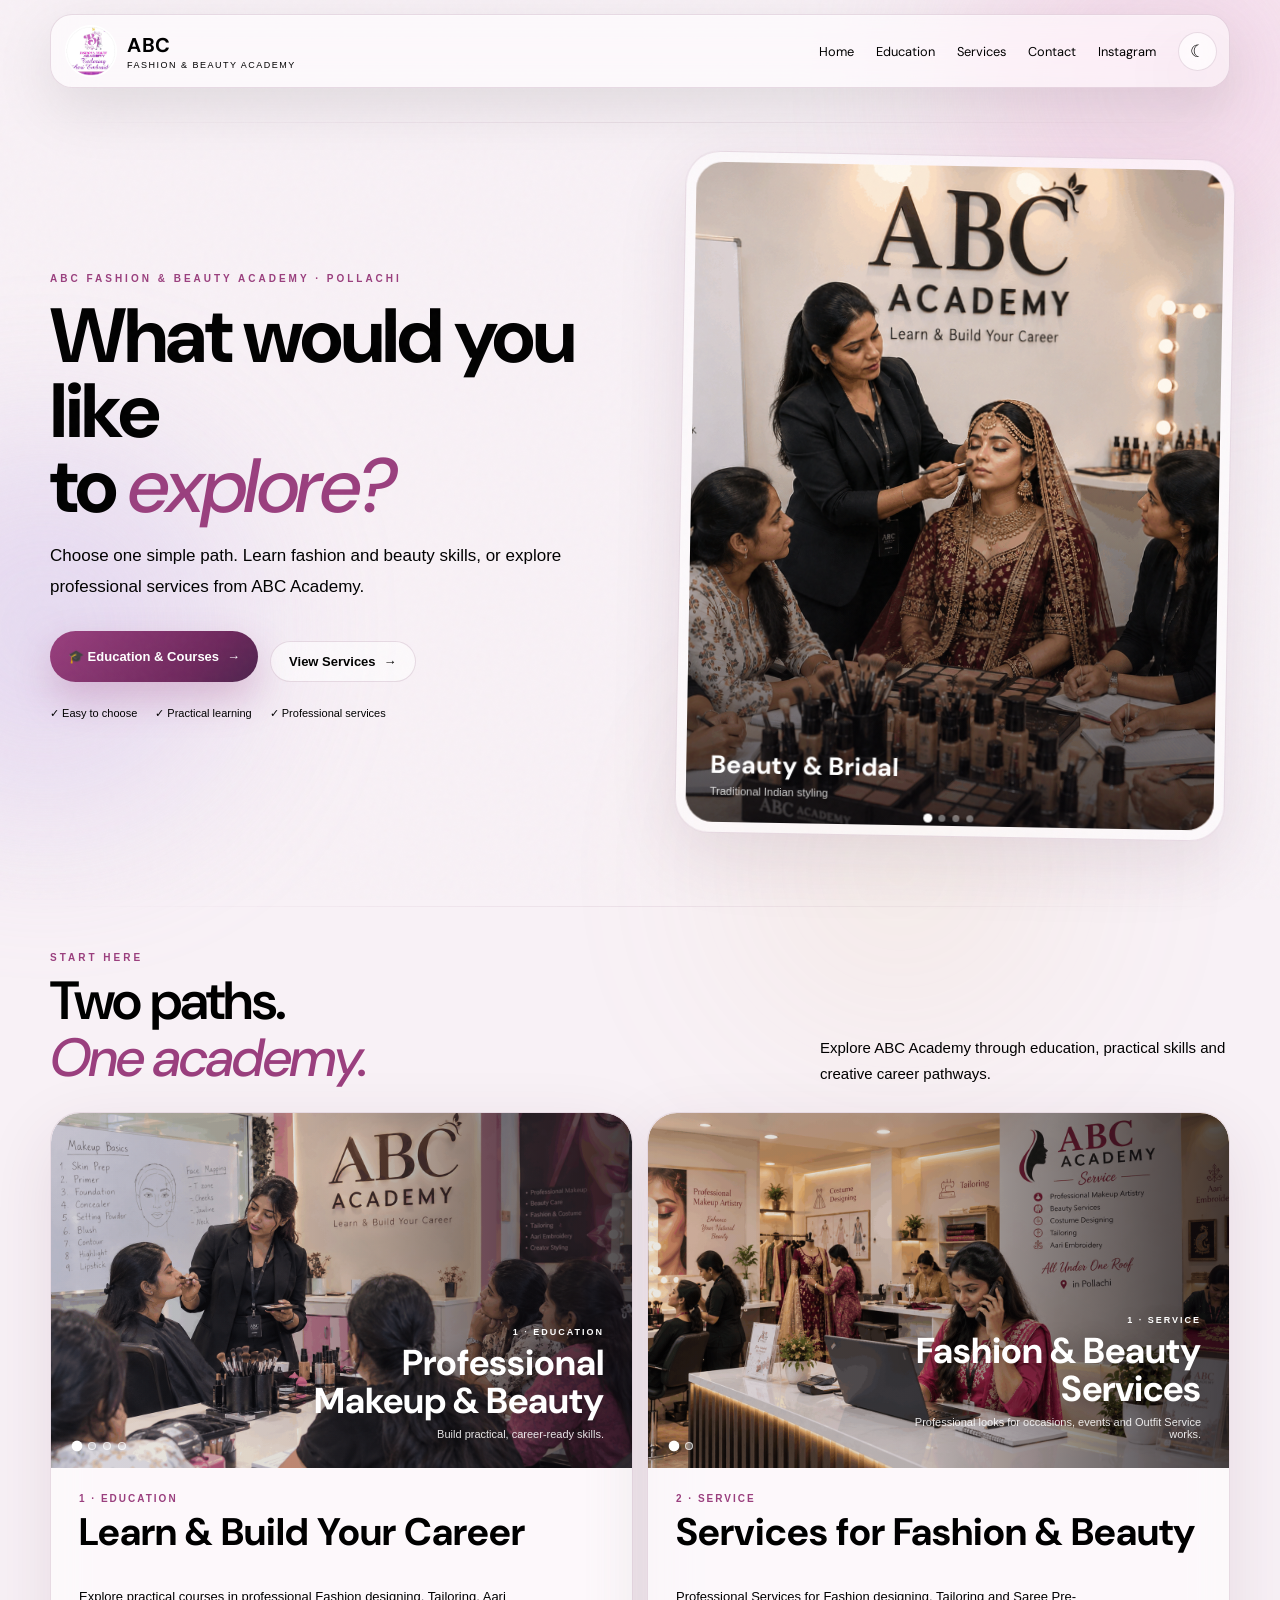
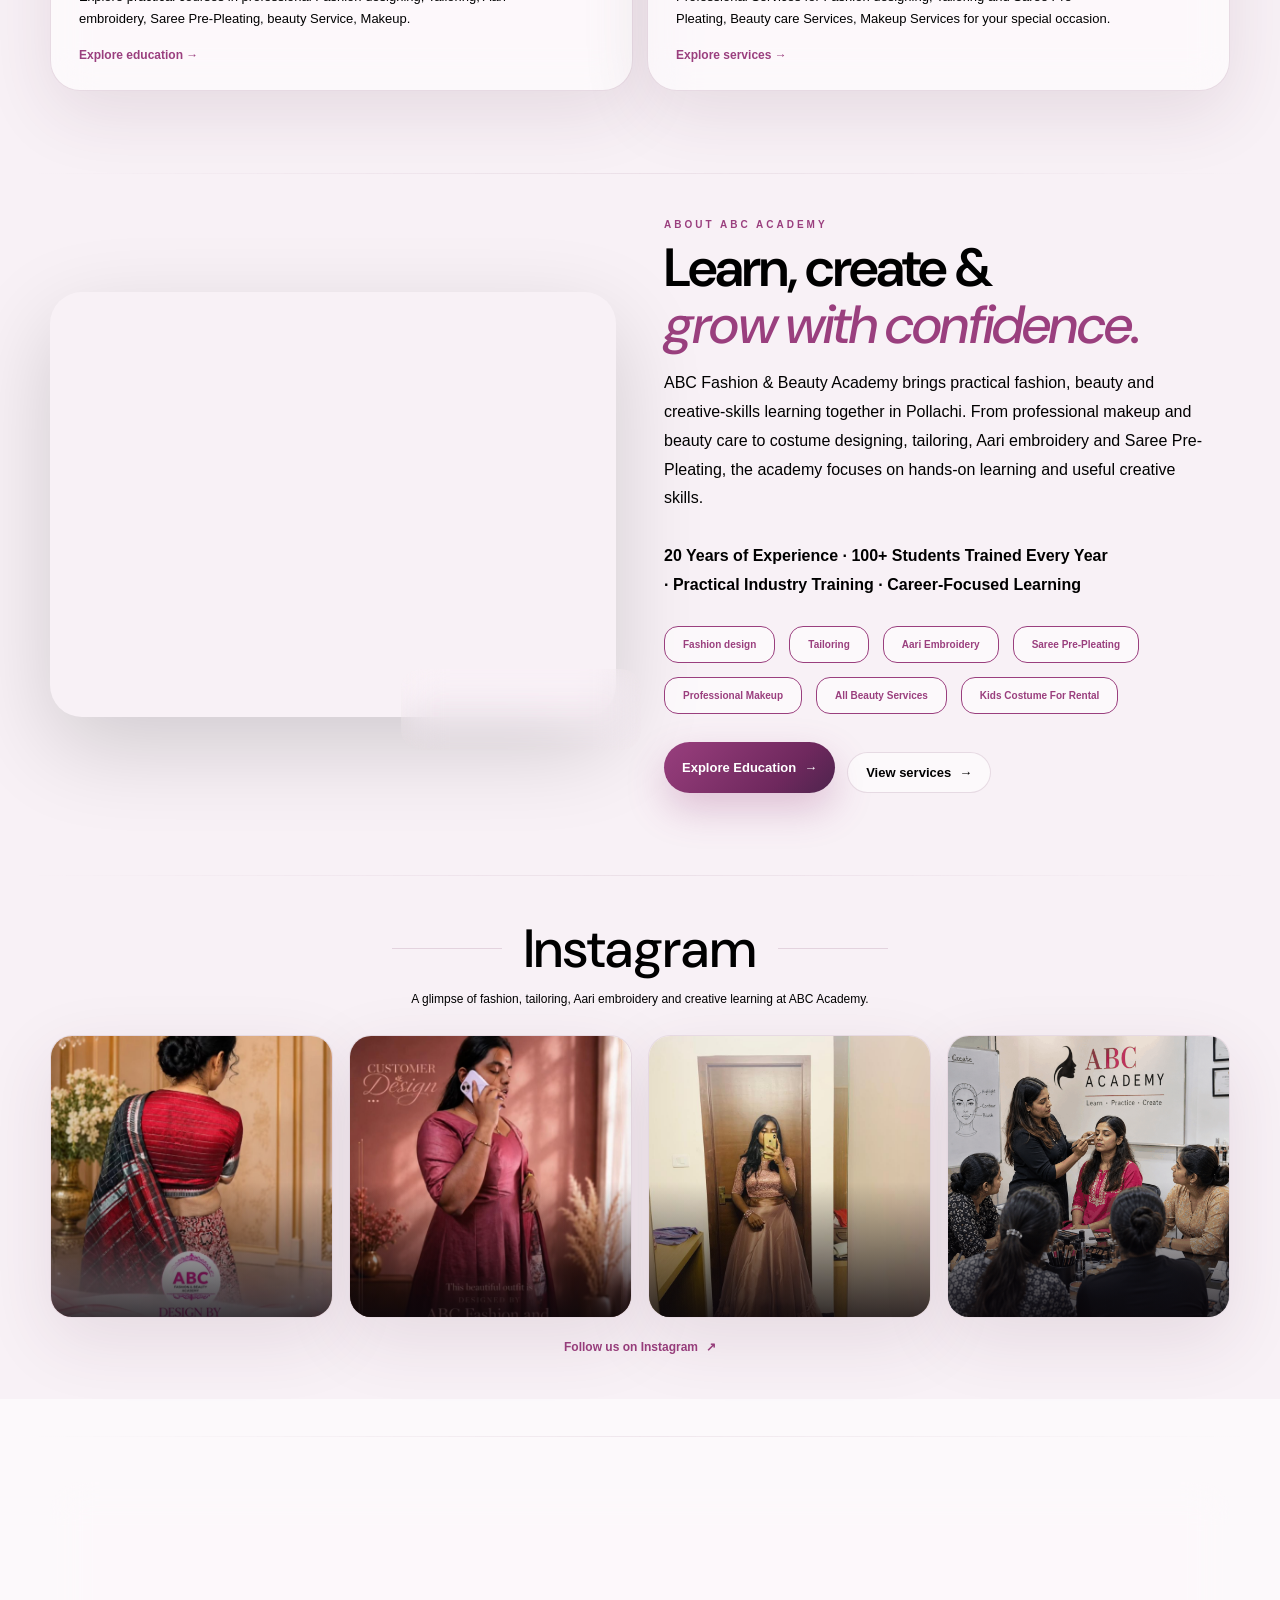
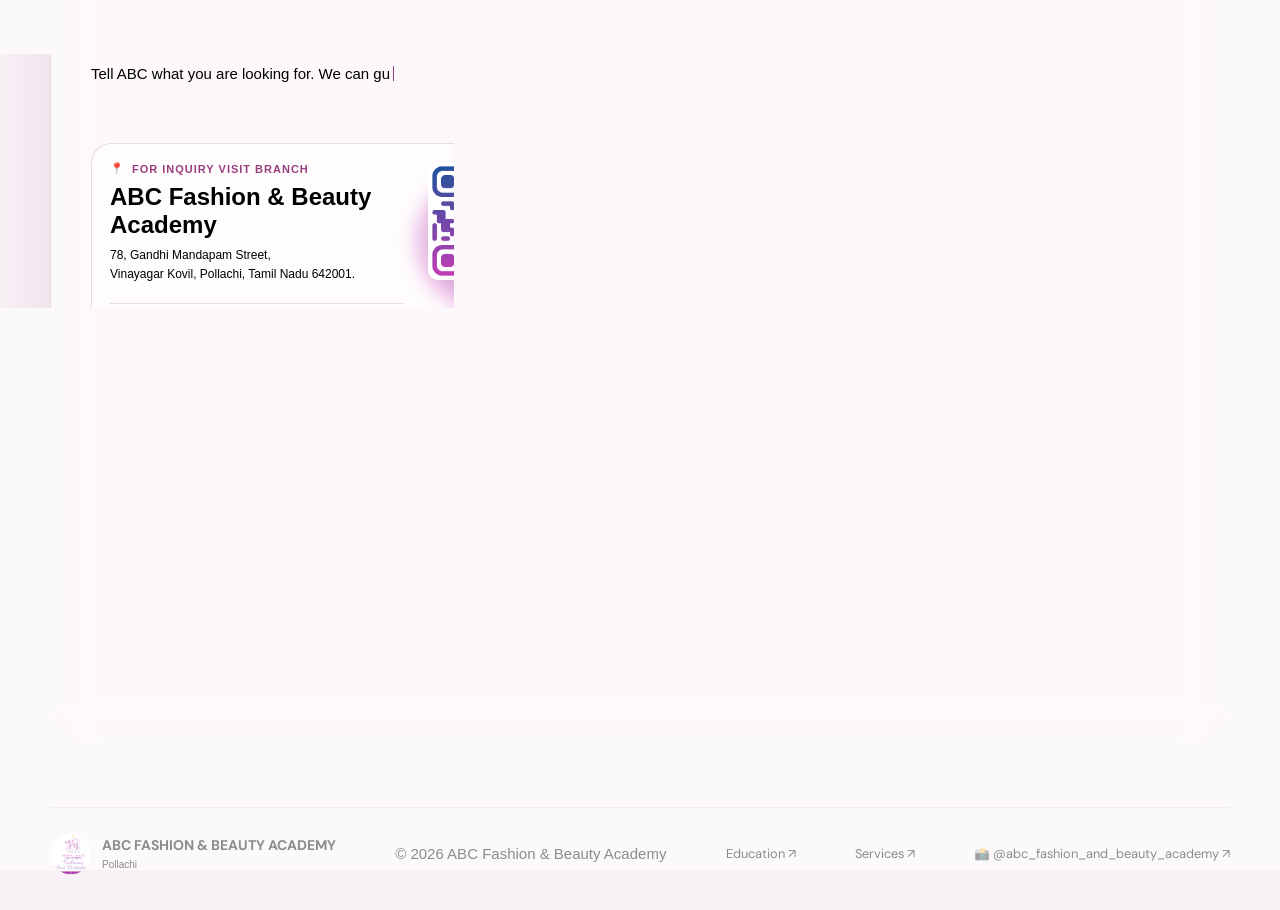
==== index.html @ efcb7dcc "Update index.html" ====
<!DOCTYPE html>
<html lang="en">

<head>
    <meta charset="utf-8" />
    <script>(function(){try{var t=localStorage.getItem("abcTheme");if(t==="dark"||t==="light")document.documentElement.dataset.theme=t}catch(e){}})();</script>
    <meta content="width=device-width,initial-scale=1.0" name="viewport" />
    <title>
        ABC Academy | Choose Your Interest
    </title>
    <meta content="ABC Fashion &amp; Beauty Academy — choose Education or Fashion &amp; Beauty Services."
        name="description" />
    <link href="https://fonts.googleapis.com" rel="preconnect" />
    <link crossorigin="" href="https://fonts.gstatic.com" rel="preconnect" />
    <link
        href="https://fonts.googleapis.com/css2?family=DM+Sans:wght@400;500;600;700&amp;family=Nunito+Sans:wght@400;500;600;700;800&amp;display=swap"
        rel="stylesheet" />
    <link href="assets/style.css" rel="stylesheet" />
    <link href="assets/interest.css" rel="stylesheet" />
    <link href="assets/popup.css" rel="stylesheet" />
    <link href="assets/site-polish.css" rel="stylesheet" />
</head>
    <!-- Google tag (gtag.js) -->
<script async src="https://www.googletagmanager.com/gtag/js?id=G-CJG28SWXE9"></script>
<script>
  window.dataLayer = window.dataLayer || [];
  function gtag(){dataLayer.push(arguments);}
  gtag('js', new Date());

  gtag('config', 'G-CJG28SWXE9');
</script>

<body>
    <div class="orb orb1">
    </div>
    <div class="orb orb2">
    </div>
    <div class="orb orb3">
    </div>
    <div class="grain">
    </div>
    <header class="nav glass">
        <a class="brand" href="index.html">
            <img decoding="async" alt="ABC Fashion &amp; Beauty Academy logo" src="assets/logo.png" />
            <span>
                <b>
                    ABC
                </b>
                <small>
                    FASHION &amp; BEAUTY ACADEMY
                </small>
            </span>
        </a>
        <nav>
            <a href="index.html">
                Home
            </a>
            <a href="education.html">
                Education
            </a>
            <a href="services.html">
                Services
            </a>
            <a href="#enquiry">
                Contact
            </a>
            <a href="#instagram-showcase">
                Instagram
            </a>
        </nav>
        <div class="nav-tools">
            <button class="theme-btn glass" id="themeToggle">
                ☾
            </button>
            <button aria-expanded="false" aria-label="Open navigation menu" class="menu" id="menu">
                ☰
            </button>
        </div>
    </header>
    <main>
        <section class="interest-hero section reveal visible">
            <div class="interest-copy">
                <div class="eyebrow" id="idxHeroEyebrowText">
                    ABC FASHION &amp; BEAUTY ACADEMY · POLLACHI
                </div>
                <h1 id="idxHeroTitleText">
                    What would you like
                    <br />
                    to
                    <em>
                        explore?
                    </em>
                </h1>
                <p id="idxHeroTextText">
                    Choose one simple path. Learn fashion and beauty skills, or explore professional services from ABC
                    Academy.
                </p>
                <div class="interest-actions">
                    <a class="btn" href="education.html">
                        🎓 Education &amp; Courses
                        <span>
                            →
                        </span>
                    </a>
                    <a class="outline interest-outline" href="services.html">
                        View Services
                        <span>
                            →
                        </span>
                    </a>
                </div>
                <div class="interest-trust">
                    <span>
                        ✓ Easy to choose
                    </span>
                    <span>
                        ✓ Practical learning
                    </span>
                    <span>
                        ✓ Professional services
                    </span>
                </div>
            </div>
            
         
<div class="interest-carousel glass">
                <div class="interest-slides" id="interestSlides">
                    <figure class="interest-slide active">
                        <img decoding="async" alt="Indian bridal beauty" src="assets/bridal looks-Ed.png" />
                        <figcaption>
                            <b>
                                Beauty &amp; Bridal
                            </b>
                            <span>
                                Traditional Indian styling
                            </span>
                        </figcaption>
                    </figure>
                    <figure class="interest-slide">
                        <img decoding="async" alt="Indian fashion design" src="assets/academy-fashion-class.jpg" />
                        <figcaption>
                            <b>
                                Fashion &amp; Design
                            </b>
                            <span>
                                Indian fashion and creative styling
                            </span>
                        </figcaption>
                    </figure>
                    <figure class="interest-slide">
                        <img decoding="async" alt="Indian tailoring workshop" src="assets/talioring.png" loading="lazy">
                        <figcaption>
                            <b>
                                Tailoring
                            </b>
                            <span>
                                Hands-on Outfit Making
                            </span>
                        </figcaption>
                    </figure>
                    <figure class="interest-slide">
                        <img decoding="async" alt="Indian kids fancy dress event" src="assets/Fancy dress Event.png" loading="lazy">
                        <figcaption>
                            <b>
                                Kids Events
                            </b>
                            <span>
                                Fancy dress &amp; stage styling
                            </span>
                        </figcaption>
                    </figure>
                </div>
                <div class="interest-dots" id="interestDots">
                </div>
            </div>
        </section>

        
        <section class="section choice-section reveal">
            <div class="section-head">
                <div>
                    <div class="eyebrow">
                        START HERE
                    </div>
                    <h2>
                        Two paths.
                        <br />
                        <em>
                            One academy.
                        </em>
                    </h2>
                </div>
                <p>
                    Explore ABC Academy through education, practical skills and creative career pathways.
                </p>
            </div>

            <div class="choice-grid start-paths-grid">
                <a class="choice-card education-feature-card glass popup-card scroll-card"
                    data-popup-action="Explore Education"
                    data-popup-description="Explore practical courses in Professional Fashion designing, Tailoring, Aari embroidery, Saree Pre-Pleating, beauty Service, Makeup."
                    data-popup-href="education.html" data-popup-image="assets/academy-fashion-class.jpg"
                    data-popup-title="Education & Courses" href="education.html">



                    <div class="education-card-carousel" id="educationCardCarousel"
                        aria-label="ABC Academy education highlights">
                        <div class="education-card-track" id="educationCardTrack">
                            <figure class="education-card-slide active">
                                <img decoding="async" src="assets/MakeUp-ED.png" alt="ABC Academy fashion and beauty education" loading="lazy">
                                <figcaption><span>1 · EDUCATION</span><strong>Professional Makeup &amp;
                                        Beauty</strong><small>Build practical, career-ready skills.</small></figcaption>
                            </figure>
                            <figure class="education-card-slide">
                                <img decoding="async" src="assets/PP-ED.png" alt="ABC Academy beauty and bridal training" loading="lazy">
                                <figcaption><span>2 · EDUCATION</span><strong>Pre-Pleating &amp;
                                        Box Folding</strong><small>Learn professional styling with confidence.</small>
                                </figcaption>
                            </figure>
                            <figure class="education-card-slide">
                                <img decoding="async" src="assets/Talioring -ED.png" alt="ABC Academy tailoring workshop" loading="lazy">
                                <figcaption><span>3 · EDUCATION</span><strong>Fashion, Costume &amp;
                                        Tailoring</strong><small>Learn hands-on garment and costume skills.</small>
                                </figcaption>
                            </figure>
                            <figure class="education-card-slide">
                                <img decoding="async" src="assets/Aari Image -ED.png" alt="ABC Academy Aari embroidery training" loading="lazy">
                                <figcaption><span>4 · EDUCATION</span><strong>Aari Embroidery</strong><small>Turn
                                        creativity into useful professional skills.</small>
                                </figcaption>
                            </figure>
                        </div>
                        <div class="education-card-dots" id="educationCardDots" aria-label="Choose education image">
                        </div>
                    </div>
                    <div class="choice-body education-feature-body">
                        <span>1 · EDUCATION</span>
                        <h3 id="idxEducationTitleText">Learn &amp; Build Your Career</h3>
                        <p id="idxEducationDescText">Explore practical courses in professional Fashion designing,
                            Tailoring, Aari embroidery, Saree Pre-Pleating, beauty Service, Makeup.
                        </p>
                        <strong>Explore education →</strong>
                    </div>
                </a>

                <a class="choice-card education-feature-card service-feature-card glass popup-card scroll-card"
                    data-popup-action="Explore Services"
                    data-popup-description="Professional Services for Fashion designing, Tailoring and Saree Pre-Pleating, Beauty care Services, Makeup Services for your special occasion."
                    data-popup-href="services.html" data-popup-image="assets/Owner Img 1.png"
                    data-popup-title="Fashion & Beauty Services" href="services.html">



                    <div class="education-card-carousel service-card-carousel" id="serviceCardCarousel"
                        aria-label="ABC Academy service highlights">
                        <div class="education-card-track" id="serviceCardTrack">
                            <figure class="education-card-slide active">
                                <img decoding="async" src="assets/Service Img2.png"
                                    alt="ABC Academy professional fashion and beauty services" loading="lazy">
                                <figcaption><span>1 · SERVICE</span><strong>Fashion &amp; Beauty Services
                                    </strong><small>Professional looks for occasions, events and Outfit Service
                                        works.</small></figcaption>
                            </figure>
                            <figure class="education-card-slide">
                                <img decoding="async" src="assets/Owner Img 1.png"
                                    alt="ABC Academy bridal beauty service" loading="lazy">
                                <figcaption><span>2 · SERVICE</span><strong>Tailoring &amp; Saree
                                        Pre-Pleating</strong><small>Elegant styling tailored to your special
                                        day.</small>
                                </figcaption>
                            </figure>


                        </div>
                        <div class="education-card-dots" id="serviceCardDots" aria-label="Choose service image"></div>

                    </div>
                    <div class="choice-body education-feature-body">
                        <span>2 · SERVICE</span>
                        <h3>Services for Fashion & Beauty</h3>
                        <p>Professional Services for Fashion designing, Tailoring and Saree Pre-Pleating, Beauty care
                            Services, Makeup Services for your special occasion.</p>
                        <strong>Explore services →</strong>
                    </div>
                </a>
            </div>
        </section>
        <section class="section about reveal" id="about">
            <div class="about-image">
                <img decoding="async" alt="ABC Academy founder and fashion design mentor"
                    src="assets/overallAbc.png" loading="lazy">
                <div class="logo-card glass">
                    <img decoding="async" alt="ABC Academy logo" src="assets/logo.png" loading="lazy">
                    <div>
                        <b>
                            ABC Academy
                        </b>
                        <span>
                            Pollachi · Fashion &amp; Beauty
                        </span>
                    </div>
                </div>
            </div>
            <div class="about-copy">
                <div class="eyebrow">
                    ABOUT ABC ACADEMY
                </div>
                <h2>
                    Learn, create &amp;
                    <br />
                    <em>
                        grow with confidence.
                    </em>
                </h2>
                <p>
                    ABC Fashion &amp; Beauty Academy brings practical fashion, beauty and creative-skills learning
                    together in Pollachi. From professional makeup and beauty care to costume designing, tailoring, Aari
                    embroidery and Saree Pre-Pleating, the academy focuses on hands-on learning and useful creative
                    skills.
                    <br>
                    <br>
                   <span style="font-weight: bold;"> 20 Years of Experience · 100+ Students Trained Every Year <br> ·
                        Practical Industry Training ·
                        Career-Focused Learning</span>
                </p>

                <div class="skill-list" style="padding-top: 10px;">
                    <div class="skill-item">Fashion design</div>
                    <div class="skill-item">Tailoring</div>
                    <div class="skill-item">Aari Embroidery</div>
                    <div class="skill-item">Saree Pre-Pleating</div>
                    <div class="skill-item">Professional Makeup</div>
                    <div class="skill-item">All Beauty Services</div>
                    <div class="skill-item">Kids Costume For Rental</div>

                </div>
                <div class="interest-actions">
                    <a class="btn" href="education.html">
                        Explore Education
                        <span>
                            →
                        </span>
                    </a>
                    <a class="outline interest-outline" href="services.html">
                        View services
                        <span>
                            →
                        </span>
                    </a>
                </div>
            </div>
        </section>
        <section class="section instagram-showcase reveal" id="instagram-showcase">
            <div class="section-head instagram-heading">
                <div>
                    <div class="eyebrow">
                        INSTAGRAM
                    </div>
                    <h2>
                        Instagram
                    </h2>
                </div>
                <p>
                    A glimpse of fashion, tailoring, Aari embroidery and creative learning at ABC Academy.
                </p>
            </div>
            <div class="instagram-grid">
                <a class="instagram-tile glass scroll-card"
                    href="https://www.instagram.com/abc_fashion_and_beauty_academy/" rel="noopener noreferrer"
                    target="_blank" rel="noopener noreferrer">
                    <img decoding="async" alt="ABC Academy fashion and design mentor" src="assets/Insta Profile 1.jpg" loading="lazy">

                </a>
                <a class="instagram-tile glass scroll-card"
                    href="https://www.instagram.com/abc_fashion_and_beauty_academy/" rel="noopener noreferrer"
                    target="_blank" rel="noopener noreferrer">
                    <img decoding="async" alt="Tailoring and garment making practice" src="assets/Insta Profile 2.jpg" loading="lazy">

                </a>
                <a class="instagram-tile glass scroll-card"
                    href="https://www.instagram.com/abc_fashion_and_beauty_academy/" rel="noopener noreferrer"
                    target="_blank" rel="noopener noreferrer">
                    <img decoding="async" alt="Aari embroidery practice" src="assets/Insta Profile 3.jpg" loading="lazy">

                </a>
                <a class="instagram-tile glass scroll-card"
                    href="https://www.instagram.com/abc_fashion_and_beauty_academy/" rel="noopener noreferrer"
                    target="_blank" rel="noopener noreferrer">
                    <img decoding="async" alt="Fashion design and creative classroom" src="assets/learn & practice.png" loading="lazy">

                </a>
            </div>
            <a class="instagram-follow" href="https://www.instagram.com/abc_fashion_and_beauty_academy/"
                rel="noopener noreferrer" target="_blank" rel="noopener noreferrer">
                Follow us on Instagram
                <span>
                    ↗
                </span>
            </a>
        </section>
        <section class="section form-section reveal" id="enquiry">
            <div class="form-card glass">
                <div class="form-copy">
                    <div class="eyebrow" id="idxEnquiryEyebrowText">
                        3 · QUICK ENQUIRY
                    </div>
                    <h2 id="idxEnquiryTitleText">
                        Not sure where
                        <br />
                        <em>
                            to start?
                        </em>
                    </h2>
                    <p id="idxEnquiryTextText" class="typing-copy"
                        data-typing-text="Tell ABC what you are looking for. We can guide you to the right course or service. 😃📞"
                        aria-label="Tell ABC what you are looking for. We can guide you to the right course or service. 😃📞">
                    </p>


                    <!-- Address&Qr-->
                    <div class="academy-location-block" aria-label="ABC Academy addresses and QR code">
                        <div class="academy-location-addresses">
                            <div class="academy-address academy-main-address">
                                <div class="address-label"><span>📍</span> FOR INQUIRY VISIT BRANCH</div>
                                <h3>ABC Fashion &amp; Beauty Academy</h3>
                                <p>78, Gandhi Mandapam Street,<br>Vinayagar Kovil, Pollachi, Tamil Nadu 642001.</p>
                            </div>

                            <div class="academy-address academy-secondary-address">
                                <div class="address-label"><span>📍</span> HEAD-OFFICE</div>
                                <h6>ABC Fashion &amp; Beauty Academy</h6>
                                <p>Gandhi Mandapam Street,<br>Vinayagar Kovil, Pollachi, Tamil Nadu 642001.</p>
                            </div>
                        </div>
                        <div class="academy-qr qr-wrapper">
                            <img decoding="async" src="assets/QR OG.png"
                                style="border-radius: 10px;" alt="ABC Academy QR code — scan to connect" loading="lazy">
                            <strong class="heartbeat" style="font-size: 100%;">Scan to Connect</strong>
                            
                        </div>
                    </div>
                    <!--Address&Qr-->

                    <div class="enquiry-map-wrap" aria-label="ABC Academy location map">
                        <div class="enquiry-map-heading">
                            <span>📍</span>
                            <b>Find ABC Academy</b>
                        </div>
                        <iframe title="ABC Academy location in Pollachi, Tamil Nadu"
                            src="https://maps.google.com/maps?q=ABC%20Fashion%20and%20Beauty%20Academy%2C%20Pollachi%2C%20Tamil%20Nadu&amp;z=15&amp;output=embed"
                            loading="lazy" referrerpolicy="no-referrer-when-downgrade" allowfullscreen="">
                        </iframe>
                    </div>


                </div>
                <form class="abc-enquiry-form" id="interestForm" novalidate="">
                    <label>
                        Name
                        <span class="required-mark">
                            *
                        </span>
                        <input name="name" placeholder="Your name" required="" />
                    </label>
                    <label>
                        Email ID
                        <span class="optional-mark">
                            (Optional)
                        </span>
                        <input name="email" placeholder="you@example.com" type="email" />
                    </label>
                    <label>
                        Phone number
                        <span class="required-mark">
                            *
                        </span>
                        <input inputmode="numeric" maxlength="10" minlength="10" name="phone" pattern="[0-9]{10}"
                            placeholder="10-digit mobile number" required="" />
                    </label>
                    <label>
                        Work / Store Service
                        <span class="required-mark">
                            *
                        </span>
                        <select name="service" required="">
                            <option value="">
                                Select an option
                            </option>
                            <option>
                                Education / Course
                            </option>
                            <option>
                                Fashion &amp; Beauty Service
                            </option>
                            <option>
                                Bridal Makeup
                            </option>
                            <option>
                                Beautician Service
                            </option>
                            <option>
                                Tailoring
                            </option>
                            <option>
                                Aari Embroidery
                            </option>
                            <option>
                                Kids Fancy Dress &amp; Event Styling
                            </option>
                            
                        </select>
                    </label>
                    <label>
                        Tell me about your requirement
                        <span class="optional-mark">
                            (Optional)
                        </span>
                        <textarea name="message" placeholder="A short description of what you need..."></textarea>
                    </label>
                    <button class="form-submit" type="submit">
                        Send Enquiry
                        <span>
                            ↗
                        </span>
                    </button>
                    <p class="form-status" id="interestStatus">
                    </p>
                    <div class="section-head instagram-heading">
                        <div>
                            <div class="eyebrow2">
                                INSTAGRAM
                            </div>
                        </div>
                        <a href="https://www.instagram.com/abc_fashion_and_beauty_academy/"
                            class="theme-safe-link" style="text-decoration: none;" target="_blank" rel="noopener noreferrer">
                            📸 @abc_fashion_and_beauty_academy ↗
                        </a>
                        <br>
                        <div style="padding-top: 20px;">
                           
                            <span>
                                <a class="theme-safe-phone" style="text-decoration: none;" href="tel:+919385920297">📞 93 85 92 02
                                    97</a>
                            </span>
                        </div>
                    </div>
                </form>

            </div>
        </section>
    </main>
    <footer>
        <div class="footer-brand">
            <img decoding="async" alt="ABC logo" src="assets/logo.png" loading="lazy">
            <div>
                <b>
                    ABC FASHION &amp; BEAUTY ACADEMY
                </b>
                <small>
                    Pollachi
                </small>
            </div>
        </div>
        <span>
            © 2026 ABC Fashion &amp; Beauty Academy
        </span>
        <a href="education.html">
            Education ↗
        </a>
        <a href="services.html">
            Services ↗
        </a>
        <a href="https://www.instagram.com/abc_fashion_and_beauty_academy/" target="_blank" rel="noopener noreferrer">
            📸 @abc_fashion_and_beauty_academy ↗
        </a>
    </footer>
    <script>
        const slides = [...document.querySelectorAll('.interest-slide')], dots = document.getElementById('interestDots'); let si = 0; slides.forEach((_, i) => { const b = document.createElement('button'); b.setAttribute('aria-label', 'Slide ' + (i + 1)); b.onclick = () => show(i); dots.appendChild(b) }); function show(i) { si = (i + slides.length) % slides.length; slides.forEach((s, n) => s.classList.toggle('active', n === si));[...dots.children].forEach((b, n) => b.classList.toggle('active', n === si)) } show(0); setInterval(() => show(si + 1), 4200);
    </script>
    <script src="assets/static.js">
    </script>
    <script src="assets/form.js">
    </script>
    <script src="assets/popup.js">
    </script>

    <script>
        (function () {
            const carousel = document.getElementById('educationCardCarousel');
            const track = document.getElementById('educationCardTrack');
            const slides = track ? [...track.querySelectorAll('.education-card-slide')] : [];
            const dots = document.getElementById('educationCardDots');
            if (!carousel || !track || !slides.length || !dots) return;

            let current = 0;
            let timer = null;
            let pointerStart = null;
            let pointerDelta = 0;
            let dragging = false;

            slides.forEach((_, i) => {
                const dot = document.createElement('button');
                dot.type = 'button';
                dot.setAttribute('aria-label', 'Show education image ' + (i + 1));
                dot.addEventListener('click', (event) => {
                    event.preventDefault();
                    event.stopPropagation();
                    show(i, true);
                });
                dots.appendChild(dot);
            });

            function show(index, restart) {
                current = (index + slides.length) % slides.length;
                slides.forEach((slide, i) => slide.classList.toggle('active', i === current));
                [...dots.children].forEach((dot, i) => dot.classList.toggle('active', i === current));
                if (restart) startAuto();
            }

            function startAuto() {
                clearInterval(timer);
                timer = setInterval(() => show(current + 1, false), 4000);
            }

            carousel.addEventListener('pointerdown', (event) => {
                if (event.target.closest('button')) return;
                pointerStart = event.clientX;
                pointerDelta = 0;
                dragging = true;
                carousel.setPointerCapture?.(event.pointerId);
                carousel.classList.add('is-dragging');
            });

            carousel.addEventListener('pointermove', (event) => {
                if (!dragging || pointerStart === null) return;
                pointerDelta = event.clientX - pointerStart;
            });

            function finishDrag() {
                if (!dragging) return;
                dragging = false;
                carousel.classList.remove('is-dragging');
                const wasDrag = Math.abs(pointerDelta) > 12;
                if (Math.abs(pointerDelta) > 45) {
                    show(current + (pointerDelta < 0 ? 1 : -1), true);
                } else {
                    startAuto();
                }
                if (wasDrag) {
                    carousel.dataset.dragged = '1';
                    setTimeout(() => delete carousel.dataset.dragged, 80);
                }
                pointerStart = null;
                pointerDelta = 0;
            }

            carousel.addEventListener('click', (event) => {
                if (carousel.dataset.dragged === '1') {
                    event.preventDefault();
                    event.stopPropagation();
                }
            }, true);

            carousel.addEventListener('pointerup', finishDrag);
            carousel.addEventListener('pointercancel', finishDrag);
            carousel.addEventListener('pointerleave', () => {
                if (dragging) finishDrag();
            });
            carousel.addEventListener('mouseenter', () => clearInterval(timer));
            carousel.addEventListener('mouseleave', startAuto);
            carousel.addEventListener('touchstart', () => clearInterval(timer), { passive: true });
            carousel.addEventListener('touchend', startAuto, { passive: true });

            show(0, false);
            startAuto();
        })();

        (function () {
            const carousel = document.getElementById('serviceCardCarousel');
            const track = document.getElementById('serviceCardTrack');
            const slides = track ? [...track.querySelectorAll('.education-card-slide')] : [];
            const dots = document.getElementById('serviceCardDots');
            if (!carousel || !track || !slides.length || !dots) return;

            let current = 0, timer = null, pointerStart = null, pointerDelta = 0, dragging = false;
            slides.forEach((_, i) => {
                const dot = document.createElement('button');
                dot.type = 'button';
                dot.setAttribute('aria-label', 'Show service image ' + (i + 1));
                dot.addEventListener('click', e => { e.preventDefault(); e.stopPropagation(); show(i, true); });
                dots.appendChild(dot);
            });
            function show(index, restart) {
                current = (index + slides.length) % slides.length;
                slides.forEach((slide, i) => slide.classList.toggle('active', i === current));
                [...dots.children].forEach((dot, i) => dot.classList.toggle('active', i === current));
                if (restart) startAuto();
            }
            function startAuto() { clearInterval(timer); timer = setInterval(() => show(current + 1, false), 4000); }
            carousel.addEventListener('pointerdown', e => {
                if (e.target.closest('button')) return;
                pointerStart = e.clientX; pointerDelta = 0; dragging = true;
                carousel.setPointerCapture?.(e.pointerId); carousel.classList.add('is-dragging');
            });
            carousel.addEventListener('pointermove', e => { if (dragging && pointerStart !== null) pointerDelta = e.clientX - pointerStart; });
            function finishDrag() {
                if (!dragging) return;
                dragging = false; carousel.classList.remove('is-dragging');
                if (Math.abs(pointerDelta) > 45) show(current + (pointerDelta < 0 ? 1 : -1), true); else startAuto();
                if (Math.abs(pointerDelta) > 12) { carousel.dataset.dragged = '1'; setTimeout(() => delete carousel.dataset.dragged, 80); }
                pointerStart = null; pointerDelta = 0;
            }
            carousel.addEventListener('click', e => { if (carousel.dataset.dragged === '1') { e.preventDefault(); e.stopPropagation(); } }, true);
            carousel.addEventListener('pointerup', finishDrag);
            carousel.addEventListener('pointercancel', finishDrag);
            carousel.addEventListener('pointerleave', () => { if (dragging) finishDrag(); });
            carousel.addEventListener('mouseenter', () => clearInterval(timer));
            carousel.addEventListener('mouseleave', startAuto);
            carousel.addEventListener('touchstart', () => clearInterval(timer), { passive: true });
            carousel.addEventListener('touchend', startAuto, { passive: true });
            show(0, false); startAuto();
        })();

        (function () {
            const target = document.querySelector('.typing-copy');
            if (!target) return;
            const text = target.dataset.typingText || '';
            let i = 0;
            let forward = true;
            let pause = 0;

            function type() {
                if (pause > 0) {
                    pause--;
                    setTimeout(type, 90);
                    return;
                }
                if (forward) {
                    i++;
                    target.textContent = text.slice(0, i);
                    if (i >= text.length) {
                        forward = false;
                        pause = 22;
                    }
                } else {
                    i--;
                    target.textContent = text.slice(0, i);
                    if (i <= 0) {
                        forward = true;
                        pause = 5;
                    }
                }
                setTimeout(type, forward ? 42 : 22);
            }
            type();
        })();

        (function () { const cards = document.querySelectorAll('.scroll-card'); if (!cards.length) return; const io = new IntersectionObserver(es => es.forEach(e => { if (e.isIntersecting) { e.target.classList.add('scroll-visible'); io.unobserve(e.target) } }), { threshold: .12, rootMargin: '0px 0px -30px 0px' }); cards.forEach(c => io.observe(c)); })();
    </script>
<script>
document.addEventListener("DOMContentLoaded", () => {

  const slider = document.getElementById("heroSlider");

  if (!slider) return;

  const track = slider.querySelector(".hero-slider-track");
  const slides = [...slider.querySelectorAll(".hero-slide")];
  const dotsContainer = slider.querySelector(".hero-slider-dots");

  const totalSlides = slides.length;

  let currentIndex = 0;

  let startX = 0;
  let startY = 0;

  let isDragging = false;
  let isHovering = false;

  let autoPlayTimer = null;

  const SWIPE_THRESHOLD = 50;
  const AUTO_PLAY_TIME = 4500;


  /* =========================================
     CREATE DOTS
  ========================================= */

  slides.forEach((slide, index) => {

    const dot = document.createElement("button");

    dot.type = "button";
    dot.className = "hero-slider-dot";

    dot.setAttribute(
      "aria-label",
      `Go to slide ${index + 1}`
    );

    dot.addEventListener("click", () => {

      goToSlide(index);

      restartAutoPlay();

    });

    dotsContainer.appendChild(dot);

  });


  const dots = [
    ...dotsContainer.querySelectorAll(".hero-slider-dot")
  ];


  /* =========================================
     UPDATE SLIDE
  ========================================= */

  function updateSlider() {

    track.style.transform =
      `translate3d(-${currentIndex * 100}%, 0, 0)`;


    slides.forEach((slide, index) => {

      slide.classList.toggle(
        "active",
        index === currentIndex
      );

    });


    dots.forEach((dot, index) => {

      dot.classList.toggle(
        "active",
        index === currentIndex
      );

    });

  }


  /* =========================================
     GO TO SLIDE
  ========================================= */

  function goToSlide(index) {

    currentIndex =
      (index + totalSlides) % totalSlides;

    updateSlider();

  }


  /* =========================================
     NEXT
  ========================================= */

  function nextSlide() {

    goToSlide(currentIndex + 1);

  }


  /* =========================================
     PREVIOUS
  ========================================= */

  function previousSlide() {

    goToSlide(currentIndex - 1);

  }


  /* =========================================
     AUTOPLAY
  ========================================= */

  function startAutoPlay() {

    clearInterval(autoPlayTimer);

    if (
      window.matchMedia(
        "(prefers-reduced-motion: reduce)"
      ).matches
    ) {
      return;
    }

    autoPlayTimer = setInterval(() => {

      if (!isHovering && !isDragging) {

        nextSlide();

      }

    }, AUTO_PLAY_TIME);

  }


  function stopAutoPlay() {

    clearInterval(autoPlayTimer);

  }


  function restartAutoPlay() {

    stopAutoPlay();

    startAutoPlay();

  }


  /* =========================================
     MOUSE / TOUCH / PEN SWIPE
  ========================================= */

  slider.addEventListener("pointerdown", (event) => {

    if (!event.isPrimary) return;

    isDragging = true;

    startX = event.clientX;
    startY = event.clientY;

    stopAutoPlay();

    slider.setPointerCapture(event.pointerId);

  });


  slider.addEventListener("pointerup", (event) => {

    if (!isDragging) return;

    isDragging = false;

    const deltaX =
      event.clientX - startX;

    const deltaY =
      event.clientY - startY;


    /* Only treat mostly-horizontal gestures
       as a swipe */

    if (
      Math.abs(deltaX) > Math.abs(deltaY) &&
      Math.abs(deltaX) >= SWIPE_THRESHOLD
    ) {

      if (deltaX < 0) {

        nextSlide();

      } else {

        previousSlide();

      }

    }


    restartAutoPlay();

  });


  /* Cancelled pointer */

  slider.addEventListener(
    "pointercancel",
    () => {

      isDragging = false;

      restartAutoPlay();

    }
  );


  /* =========================================
     DESKTOP HOVER PAUSE
  ========================================= */

  slider.addEventListener(
    "pointerenter",
    () => {

      isHovering = true;

      stopAutoPlay();

    }
  );


  slider.addEventListener(
    "pointerleave",
    () => {

      isHovering = false;

      if (!isDragging) {

        startAutoPlay();

      }

    }
  );


  /* =========================================
     INITIAL STATE
  ========================================= */

  updateSlider();

  startAutoPlay();


  /* =========================================
     PAUSE WHEN TAB IS HIDDEN
  ========================================= */

  document.addEventListener(
    "visibilitychange",
    () => {

      if (document.hidden) {

        stopAutoPlay();

      } else {

        startAutoPlay();

      }

    }
  );

});
</script>
</body>

</html>
---- assets/style.css ----
:root {
  --bg: #f8f1f6;
  --text: #241a23;
  --muted: #000000;
  --accent: #9a3f7e;
  --accent2: #d48ab6;
  --card: rgba(255, 255, 255, .55);
  --border: rgba(116, 55, 98, .16);
  --shadow: 0 22px 70px rgba(78, 38, 68, .11);
  --orb1: #efb9d9;
  --orb2: #c9b5e8;
  --ticker: rgba(255, 255, 255, .42)
}

:root[data-theme=dark] {
  --bg: #0e0d12;
  --text: #f5edf3;
  --muted: #b9aab5;
  --accent: var(--accent);
  --accent2: #a978cb;
  --card: rgba(27, 23, 31, .58);
  --border: rgba(255, 255, 255, .12);
  --shadow: 0 25px 80px rgba(0, 0, 0, .35);
  --orb1: #6e285e;
  --orb2: #33245f;
  --ticker: rgba(19, 16, 23, .52)
}

* {
  box-sizing: border-box
}

html {
  scroll-behavior: smooth
}

body {
  margin: 0;
  font-family: "DM Sans", sans-serif;
  color: var(--text);
  background: var(--bg);
  overflow-x: hidden;
  transition: background .35s, color .35s
}

.orb {
  position: fixed;
  border-radius: 50%;
  filter: blur(80px);
  opacity: .36;
  pointer-events: none;
  z-index: -2
}

.orb1 {
  width: 430px;
  height: 430px;
  background: var(--orb1);
  top: -130px;
  right: -100px
}

.orb2 {
  width: 390px;
  height: 390px;
  background: var(--orb2);
  left: -150px;
  top: 48%
}

.grain {
  position: fixed;
  inset: 0;
  pointer-events: none;
  opacity: .025;
  background-image: url("data:image/svg+xml,%3Csvg viewBox='0 0 180 180' xmlns='http://www.w3.org/2000/svg'%3E%3Cfilter id='n'%3E%3CfeTurbulence type='fractalNoise' baseFrequency='.9' numOctaves='3' stitchTiles='stitch'/%3E%3C/filter%3E%3Crect width='100%25' height='100%25' filter='url(%23n)'/%3E%3C/svg%3E");
  z-index: 20
}

.glass {
  background: var(--card);
  border: 1px solid var(--border);
  box-shadow: var(--shadow);
  backdrop-filter: blur(20px) saturate(130%);
  -webkit-backdrop-filter: blur(20px) saturate(130%)
}

.nav {
  position: sticky;
  top: 14px;
  z-index: 30;
  margin: 14px auto 0;
  width: min(1180px, calc(100% - 32px));
  border-radius: 22px;
  padding: 10px 12px 10px 14px;
  display: flex;
  align-items: center;
  gap: 22px
}

.brand {
  display: flex;
  align-items: center;
  gap: 10px;
  text-decoration: none;
  color: var(--text);
  min-width: max-content
}

.brand img {
  width: 52px;
  height: 52px;
  object-fit: cover;
  border-radius: 50%;
  background: #fff;
  border: 1px solid rgba(255, 255, 255, .75)
}

.brand b {
  display: block;
  font-family: "DM Sans", sans-serif;
  font-size: 20px;
  letter-spacing: .5px
}

.brand small {
  display: block;
  font-size: 9px;
  letter-spacing: 1.5px;
  color: var(--muted);
  margin-top: 2px
}

.nav nav {
  display: flex;
  gap: 22px;
  margin-left: auto
}

.nav nav a,
footer a {
  font-size: 13px;
  color: var(--muted);
  text-decoration: none
}

.nav nav a:hover,
footer a:hover {
  color: var(--accent)
}

.nav-tools {
  display: flex;
  align-items: center;
  gap: 8px
}

.theme-btn {
  width: 39px;
  height: 39px;
  border-radius: 50%;
  border: 1px solid var(--border);
  color: var(--text);
  font-size: 17px;
  cursor: pointer
}

.nav-cta,
.btn {
  display: inline-flex;
  align-items: center;
  justify-content: center;
  gap: 8px;
  border: 0;
  text-decoration: none;
  background: linear-gradient(135deg, var(--accent), #6e285d);
  color: #fff;
  border-radius: 999px;
  padding: 12px 18px;
  font-weight: 700;
  font-size: 13px;
  box-shadow: 0 12px 30px rgba(127, 45, 112, .2)
}

.menu {
  display: none;
  background: none;
  border: 0;
  font-size: 23px;
  color: var(--text)
}

.section {
  width: min(1180px, calc(100% - 32px));
  margin: 0 auto;
  padding: 92px 0
}

.hero {
  min-height: 730px;
  display: grid;
  grid-template-columns: 1.02fr .98fr;
  gap: 65px;
  align-items: center;
  padding-top: 70px
}

.eyebrow {
  font-size: 11px;
  letter-spacing: 2.6px;
  color: var(--accent);
  font-weight: 700;
  margin-bottom: 15px
}

.eyebrow2 {
  font-size: 11px;
  letter-spacing: 2.6px;
  color: var(--accent);
  font-weight: 700;
  margin-bottom: 15px
}
.hero h1,
.section h2 {
  font-family: "DM Sans", sans-serif;
  font-weight: 600;
  line-height: 1.05;
  letter-spacing: -1.8px;
  margin: 0
}

.hero h1 {
  font-size: clamp(54px, 6vw, 88px)
}

em {
  color: var(--accent);
  font-weight: 500
}

.hero-copy>p {
  max-width: 590px;
  color: var(--muted);
  line-height: 1.75;
  font-size: 17px;
  margin: 24px 0 30px
}

.actions {
  display: flex;
  gap: 22px;
  align-items: center
}

.text-link {
  color: var(--muted);
  text-decoration: none;
  font-weight: 600;
  font-size: 13px
}

.stats {
  display: flex;
  gap: 34px;
  margin-top: 52px
}

.stats div {
  padding-right: 30px;
  border-right: 1px solid var(--border)
}

.stats div:last-child {
  border: 0
}

.stats strong {
  display: block;
  font-family: "DM Sans", sans-serif;
  font-size: 23px;
  color: var(--text)
}

.stats span {
  font-size: 11px;
  color: var(--muted)
}

.hero-visual {
  position: relative
}

.hero-card {
  padding: 12px;
  border-radius: 34px;
  transform: rotate(1deg)
}

.hero-card>img {
  width: 100%;
  aspect-ratio: 4/3;
  display: block;
  object-fit: cover;
  border-radius: 25px
}

.hero-caption {
  display: flex;
  gap: 14px;
  padding: 18px 12px 10px;
  align-items: center
}

.hero-caption>span {
  font-size: 11px;
  color: var(--accent)
}

.hero-caption b {
  display: block;
  font-family: "DM Sans", sans-serif;
  font-size: 18px
}

.hero-caption small {
  color: var(--muted)
}

.badge,
.badge2 {
  position: absolute;
  padding: 14px 18px;
  border-radius: 18px;
  font-weight: 700;
  font-size: 12px;
  color: var(--text)
}

.badge small,
.badge2 small {
  display: block;
  color: var(--muted);
  font-weight: 500;
  margin-top: 4px
}

.badge {
  left: -34px;
  top: 70px
}

.badge2 {
  right: -25px;
  bottom: 78px
}

.ticker {
  width: 100%;
  border-left: 0;
  border-right: 0;
  border-radius: 0;
  padding: 17px calc((100% - 1180px)/2);
  display: flex;
  justify-content: center;
  gap: 25px;
  align-items: center;
  flex-wrap: wrap;
  color: var(--muted);
  font-size: 11px;
  letter-spacing: 1.8px
}

.ticker i {
  color: var(--accent)
}

.section-head {
  display: flex;
  justify-content: space-between;
  gap: 50px;
  align-items: end;
  margin-bottom: 38px
}

.section h2 {
  font-size: clamp(42px, 4.7vw, 65px)
}

.section-head>p {
  max-width: 410px;
  color: var(--muted);
  line-height: 1.7;
  margin: 0
}

.service-grid {
  display: grid;
  grid-template-columns: repeat(3, 1fr);
  gap: 18px
}

.service-card {
  border-radius: 24px;
  overflow: hidden;
  transition: .3s transform
}

.service-card:hover {
  transform: translateY(-7px)
}

.card-image {
  height: 220px;
  overflow: hidden;
  background: #e7d9e4
}

.card-image img {
  width: 100%;
  height: 100%;
  display: block;
  object-fit: cover
}

.service-body {
  padding: 20px 20px 22px
}

.service-body>span {
  font-size: 10px;
  color: var(--accent);
  letter-spacing: 1px
}

.service-card h3 {
  font-family: "DM Sans", sans-serif;
  font-size: 25px;
  margin: 8px 0;
  color: var(--text)
}

.service-card p {
  font-size: 13px;
  color: var(--muted);
  line-height: 1.6;
  min-height: 42px;
  margin: 0 0 14px
}

.service-card a {
  font-size: 12px;
  color: var(--accent);
  font-weight: 700;
  text-decoration: none
}

.gallery-grid {
  display: grid;
  grid-template-columns: repeat(4, 1fr);
  gap: 15px
}

.gallery-item {
  margin: 0;
  position: relative;
  overflow: hidden;
  border-radius: 22px;
  aspect-ratio: 4/3;
  background: #e7d9e4
}

.gallery-item img {
  width: 100%;
  height: 100%;
  object-fit: cover;
  display: block;
  transition: .3s
}

.gallery-item:hover img {
  transform: scale(1.035)
}

.gallery-item figcaption {
  position: absolute;
  left: 12px;
  right: 12px;
  bottom: 12px;
  padding: 9px 12px;
  border-radius: 12px;
  background: rgba(15, 12, 17, .55);
  color: #fff;
  font-size: 11px;
  backdrop-filter: blur(12px)
}

.about {
  display: grid;
  grid-template-columns: 1fr 1fr;
  gap: 70px;
  align-items: center
}

.about-image {
  position: relative
}

.about-image>img {
  width: 100%;
  aspect-ratio: 4/3;
  object-fit: cover;
  border-radius: 32px
}

.logo-card {
  position: absolute;
  right: -25px;
  bottom: -30px;
  padding: 12px 18px;
  border-radius: 20px;
  display: flex;
  align-items: center;
  gap: 12px
}

.logo-card img {
  width: 55px;
  height: 55px;
  border-radius: 50%;
  object-fit: cover
}

.logo-card b {
  display: block;
  font-family: "DM Sans", sans-serif;
  color: var(--text)
}

.logo-card span {
  font-size: 11px;
  color: var(--muted)
}

.about-copy p {
  color: var(--muted);
  line-height: 1.8;
  font-size: 16px;
  max-width: 540px
}

.roles {
  display: flex;
  flex-wrap: wrap;
  gap: 10px;
  margin-top: 25px
}

.roles span {
  padding: 10px 13px;
  background: var(--card);
  border: 1px solid var(--border);
  border-radius: 999px;
  font-size: 12px;
  color: var(--muted)
}

.testimonial-grid,
.review-grid {
  display: grid;
  grid-template-columns: repeat(3, 1fr);
  gap: 18px
}

.quote {
  border-radius: 25px;
  padding: 25px
}

.stars,
.quote p {
  color: var(--accent)
}

.quote p {
  font-family: "DM Sans", sans-serif;
  font-size: 20px;
  line-height: 1.5;
  color: var(--text)
}

.person {
  display: flex;
  gap: 11px;
  align-items: center;
  margin-top: 25px
}

.person>span {
  width: 38px;
  height: 38px;
  border-radius: 50%;
  display: grid;
  place-items: center;
  background: color-mix(in srgb, var(--accent) 16%, transparent);
  color: var(--accent);
  font-size: 11px;
  font-weight: 700
}

.person b {
  display: block;
  font-size: 12px
}

.person small {
  color: var(--muted)
}

.review-summary {
  display: flex;
  align-items: center;
  gap: 80px;
  padding: 30px;
  border-radius: 28px;
  margin-bottom: 18px
}

.rating strong {
  font-family: "DM Sans", sans-serif;
  font-size: 65px;
  color: var(--text);
  display: block;
  line-height: .9
}

.rating span {
  color: var(--accent);
  letter-spacing: 2px
}

.rating small {
  display: block;
  color: var(--muted);
  margin-top: 7px
}

.bars {
  flex: 1;
  max-width: 600px
}

.bars>div {
  display: grid;
  grid-template-columns: 32px 1fr 42px;
  align-items: center;
  gap: 10px;
  margin: 8px 0;
  font-size: 11px;
  color: var(--muted)
}

.bars i {
  height: 7px;
  background: color-mix(in srgb, var(--text) 10%, transparent);
  border-radius: 99px;
  overflow: hidden
}

.bars i b {
  height: 100%;
  display: block;
  background: var(--accent);
  border-radius: 99px
}

.review {
  padding: 22px;
  border-radius: 22px
}

.review>div {
  display: flex;
  justify-content: space-between;
  align-items: center
}

.review>div b {
  color: var(--accent);
  letter-spacing: 2px
}

.review>div span {
  font-size: 10px;
  color: var(--muted)
}

.review p {
  font-family: "DM Sans", sans-serif;
  font-size: 17px;
  line-height: 1.55;
  color: var(--text)
}

.contact {
  display: grid;
  grid-template-columns: 1.1fr .9fr;
  gap: 60px;
  align-items: center;
  padding-bottom: 110px
}

.contact>div:first-child p {
  color: var(--muted);
  line-height: 1.8;
  max-width: 570px
}

.contact-info {
  display: flex;
  flex-direction: column;
  gap: 8px;
  color: var(--muted);
  font-size: 13px;
  margin-top: 24px
}

.contact-card {
  border-radius: 30px;
  padding: 35px;
  text-align: center
}

.contact-card>img {
  width: 105px;
  height: 105px;
  border-radius: 50%;
  object-fit: cover;
  margin-bottom: 12px
}

.contact-card>b {
  display: block;
  font-family: "DM Sans", sans-serif;
  font-size: 21px;
  color: var(--text)
}

.contact-card>small {
  display: block;
  color: var(--muted);
  margin: 7px 0 24px
}

.contact-card .btn,
.contact-card .outline {
  width: 100%
}

.outline {
  display: flex;
  justify-content: center;
  margin-top: 10px;
  padding: 11px;
  border: 1px solid var(--border);
  border-radius: 999px;
  color: var(--muted);
  text-decoration: none;
  font-size: 13px;
  font-weight: 700
}

footer {
  width: min(1180px, calc(100% - 32px));
  margin: auto;
  border-top: 1px solid var(--border);
  padding: 25px 0 35px;
  display: flex;
  align-items: center;
  justify-content: space-between;
  gap: 20px
}

.footer-brand {
  display: flex;
  align-items: center;
  gap: 10px
}

.footer-brand img {
  width: 42px;
  height: 42px;
  border-radius: 50%
}

.footer-brand b {
  display: block;
  font-family: "DM Sans", sans-serif;
  font-size: 14px;
  color: var(--text)
}

.footer-brand small {
  color: var(--muted);
  font-size: 10px
}

.nav-cta:hover,
.btn:hover {
  transform: translateY(-2px);
  filter: brightness(1.05)
}

@media(max-width:900px) {
  .nav nav {
    display: none;
    position: absolute;
    top: 75px;
    left: 0;
    right: 0;
    flex-direction: column;
    gap: 16px;
    padding: 18px;
    border-radius: 18px
  }

  .nav nav.open {
    display: flex;
    background: var(--card);
    backdrop-filter: blur(20px)
  }

  .menu {
    display: block
  }

  .nav-cta {
    display: none
  }

  .hero {
    grid-template-columns: 1fr;
    padding-top: 55px
  }

  .hero-visual {
    max-width: 650px;
    margin: auto
  }

  .service-grid {
    grid-template-columns: repeat(2, 1fr)
  }

  .gallery-grid {
    grid-template-columns: repeat(2, 1fr)
  }

  .about,
  .contact {
    grid-template-columns: 1fr
  }

  .testimonial-grid,
  .review-grid {
    grid-template-columns: 1fr
  }

  .section-head {
    align-items: start;
    flex-direction: column;
    gap: 15px
  }

  .review-summary {
    gap: 35px
  }
}

@media(max-width:600px) {
  .section {
    padding: 68px 0
  }

  .hero h1 {
    font-size: 48px
  }

  .hero-copy>p {
    font-size: 15px
  }

  .stats {
    gap: 15px;
    flex-wrap: wrap;
    margin-top: 38px
  }

  .stats div {
    padding-right: 15px
  }

  .stats strong {
    font-size: 19px
  }

  .stats span {
    font-size: 9px
  }

  .service-grid,
  .gallery-grid {
    grid-template-columns: 1fr
  }

  .badge {
    left: -8px;
    top: 25px
  }

  .badge2 {
    right: -8px;
    bottom: 55px
  }

  .ticker {
    padding: 16px
  }

  .review-summary {
    flex-direction: column;
    align-items: flex-start
  }

  .contact-card {
    padding: 25px 18px
  }

  footer {
    flex-direction: column;
    align-items: flex-start
  }

  .nav {
    width: calc(100% - 20px)
  }
}

:root {
  --gold: #d9b36c;
  --glass-hi: rgba(255, 255, 255, .20)
}

:root[data-theme=dark] {
  --glass-hi: rgba(255, 255, 255, .08)
}

body {
  background-image: radial-gradient(circle at 80% 10%, color-mix(in srgb, var(--accent2) 18%, transparent), transparent 28%), radial-gradient(circle at 15% 75%, color-mix(in srgb, var(--accent) 12%, transparent), transparent 30%)
}

.orb3 {
  position: fixed;
  width: 300px;
  height: 300px;
  border-radius: 50%;
  right: 18%;
  bottom: -120px;
  background: #d9b36c;
  filter: blur(110px);
  opacity: .12;
  pointer-events: none;
  z-index: -2
}

.nav {
  box-shadow: 0 20px 60px rgba(0, 0, 0, .10), inset 0 1px 0 var(--glass-hi)
}

.section {
  position: relative
}

.section:after {
  content: "";
  position: absolute;
  inset: 18px -25px auto;
  height: 1px;
  background: linear-gradient(90deg, transparent, var(--border), transparent);
  opacity: .55;
  pointer-events: none
}

.btn {
  background: linear-gradient(135deg, var(--accent), #6e285d 70%, #4d244d);
  box-shadow: 0 16px 38px color-mix(in srgb, var(--accent) 28%, transparent)
}

.hero-card {
  position: relative;
  overflow: hidden
}

.carousel-stage {
  position: relative;
  overflow: hidden;
  border-radius: 25px
}

.hero-slide {
  position: absolute;
  inset: 0;
  opacity: 0;
  transform: scale(1.04);
  transition: opacity .7s ease, transform 1s ease
}

.hero-slide.active {
  position: relative;
  opacity: 1;
  transform: scale(1)
}

.hero-slide img {
  width: 100%;
  aspect-ratio: 4/3;
  display: block;
  object-fit: cover
}

.slide-shade {
  position: absolute;
  inset: 0;
  background: linear-gradient(180deg, transparent 45%, rgba(10, 6, 13, .65))
}

.slide-label {
  position: absolute;
  left: 20px;
  bottom: 18px;
  color: #fff
}

.slide-label b {
  display: block;
  font-family: "DM Sans", sans-serif;
  font-size: 21px
}

.slide-label small {
  opacity: .8
}

.carousel-btn {
  position: absolute;
  top: 50%;
  transform: translateY(-50%);
  z-index: 4;
  width: 42px;
  height: 42px;
  border-radius: 50%;
  border: 1px solid rgba(255, 255, 255, .35);
  background: rgba(15, 10, 18, .35);
  color: #fff;
  font-size: 28px;
  line-height: 1;
  backdrop-filter: blur(14px);
  cursor: pointer;
  transition: .25s
}

.carousel-btn:hover {
  background: var(--accent);
  transform: translateY(-50%) scale(1.08)
}

.carousel-btn.prev {
  left: 14px
}

.carousel-btn.next {
  right: 14px
}

.carousel-dots,
.gallery-dots {
  display: flex;
  justify-content: center;
  gap: 7px;
  margin-top: 12px
}

.carousel-dots button,
.gallery-dots button {
  width: 7px;
  height: 7px;
  border-radius: 50%;
  border: 0;
  background: var(--muted);
  opacity: .35;
  cursor: pointer;
  padding: 0
}

.carousel-dots button.active,
.gallery-dots button.active {
  opacity: 1;
  background: var(--accent);
  transform: scale(1.25)
}

.service-card {
  position: relative;
  min-height: 400px;
  cursor: pointer;
  overflow: visible;
  isolation: isolate
}

.service-card:before {
  content: "";
  position: absolute;
  inset: -1px;
  border-radius: 25px;
  background: linear-gradient(135deg, color-mix(in srgb, var(--accent) 20%, transparent), transparent 40%, color-mix(in srgb, var(--gold) 15%, transparent));
  opacity: 0;
  transition: .35s;
  z-index: -1
}

.service-card:hover:before {
  opacity: 1
}

.service-card:hover {
  transform: translateY(-9px) scale(1.012);
  z-index: 5
}

.service-card .card-image {
  height: 225px;
  border-radius: 24px 24px 0 0
}

.service-card .service-body {
  padding-bottom: 25px
}

.gallery-carousel {
  position: relative;
  border-radius: 30px;
  padding: 14px;
  overflow: hidden
}

.gallery-track {
  display: flex;
  gap: 15px;
  transition: transform .55s cubic-bezier(.2, .8, .2, 1);
  will-change: transform
}

.gallery-item {
  flex: 0 0 calc((100% - 45px)/4);
  aspect-ratio: 4/3
}

.gallery-item img {
  filter: saturate(.96);
  transition: .45s
}

.gallery-item:hover img {
  transform: scale(1.06);
  filter: saturate(1.08)
}

.gallery-carousel .carousel-btn {
  top: 50%
}

.about-image>img {
  filter: saturate(.95);
  box-shadow: 0 30px 90px rgba(0, 0, 0, .16)
}

.image-tag {
  position: absolute;
  top: 20px;
  left: 20px;
  padding: 10px 13px;
  border-radius: 999px;
  font-size: 10px;
  letter-spacing: 1.5px
}

.about-video {
  margin-top: 30px;
  padding: 10px;
  border-radius: 24px
}

.video-head {
  display: flex;
  justify-content: space-between;
  align-items: center;
  padding: 8px 8px 12px 12px;
  font-size: 10px;
  letter-spacing: 1.7px;
  color: var(--accent);
  font-weight: 800
}

.video-head small {
  letter-spacing: 0;
  color: var(--muted);
  font-weight: 500
}

.video-frame {
  position: relative;
  aspect-ratio: 16/9;
  border-radius: 18px;
  overflow: hidden;
  background: #000
}

.video-frame iframe {
  width: 100%;
  height: 100%;
  border: 0
}

.quote {
  transition: .3s;
  overflow: hidden
}

.quote:hover,
.review:hover,
.review-summary:hover,
.inquiry-card:hover,
.map-wrap:hover {
  transform: translateY(-5px)
}

.person img {
  width: 42px;
  height: 42px;
  border-radius: 50%;
  object-fit: cover;
  border: 2px solid color-mix(in srgb, var(--accent) 25%, transparent)
}

.inquiry-card {
  display: grid;
  grid-template-columns: .85fr 1.15fr;
  gap: 0;
  overflow: hidden;
  border-radius: 34px;
  transition: .3s
}

.inquiry-art {
  min-height: 430px;
  overflow: hidden
}

.inquiry-art img {
  width: 100%;
  height: 100%;
  object-fit: cover;
  display: block
}

.inquiry-copy {
  padding: 25px 55px;
  display: flex;
  flex-direction: column;
  justify-content: center
}

.inquiry-copy p {
  color: var(--muted);
  line-height: 1.8;
  max-width: 550px
}

.inquiry-points {
  display: flex;
  flex-wrap: wrap;
  gap: 9px;
  margin: 12px 0 25px
}

.inquiry-points span {
  font-size: 11px;
  padding: 9px 12px;
  border-radius: 999px;
  background: color-mix(in srgb, var(--accent) 9%, transparent);
  border: 1px solid var(--border);
  color: var(--muted)
}

.inquiry-copy .btn {
  width: max-content
}

.map-wrap {
  height: 460px;
  border-radius: 30px;
  overflow: hidden;
  padding: 8px;
  transition: .3s
}

.map-wrap iframe {
  width: 100%;
  height: 100%;
  border: 0;
  border-radius: 23px;
  filter: saturate(.85)
}

.required-mark {
  color: var(--accent);
  font-weight: 800;
  margin-left: 2px
}

.optional-mark {
  color: var(--muted);
  font-size: 11px;
  font-weight: 500;
  margin-left: 4px
}

.scroll-card {
  opacity: 0;
  transform: translateY(34px) scale(.985);
  transition: opacity .7s ease, transform .7s cubic-bezier(.2, .7, .2, 1);
  will-change: transform, opacity
}

.scroll-card.scroll-visible {
  opacity: 1;
  transform: none
}

.scroll-card:nth-child(2) {
  transition-delay: .08s
}

.scroll-card:nth-child(3) {
  transition-delay: .16s
}

.scroll-card:nth-child(4) {
  transition-delay: .24s
}

.scroll-card:nth-child(5) {
  transition-delay: .32s
}

.scroll-card:nth-child(n+6) {
  transition-delay: .38s
}

.reveal {
  opacity: 0;
  transform: translateY(22px);
  transition: opacity .75s ease, transform .75s ease
}

.reveal.visible {
  opacity: 1;
  transform: none
}

@media(max-width:900px) {
  .gallery-item {
    flex-basis: calc((100% - 15px)/2)
  }

  .inquiry-card {
    grid-template-columns: 1fr
  }

  .inquiry-art {
    min-height: 300px
  }

  .inquiry-copy {
    padding: 38px 28px
  }
}

@media(max-width:600px) {
  .gallery-item {
    flex-basis: 100%
  }

  .map-wrap {
    height: 350px
  }

  .inquiry-art {
    min-height: 260px
  }

  .inquiry-copy {
    padding: 30px 22px
  }
}

.form-section {
  padding-top: 20px
}

.form-card {
  display: grid;
  grid-template-columns: .9fr 1.1fr;
  gap: 55px;
  border-radius: 32px;
  padding: 48px
}

.form-copy h2 {
  font-family: "DM Sans", sans-serif;
  font-size: 50px;
  line-height: 1;
  margin: 12px 0
}

.form-copy h2 em {
  color: var(--accent);
  font-weight: 500
}

.form-copy>p {
  color: var(--muted);
  line-height: 1.75;
  max-width: 500px
}

.form-contact {
  display: flex;
  flex-direction: column;
  gap: 8px;
  color: var(--muted);
  font-size: 12px;
  margin-top: 25px
}

.form-card form {
  display: flex;
  flex-direction: column;
  gap: 14px
}

.form-card label {
  font-size: 10px;
  font-weight: 800;
  color: var(--text)
}

.form-card input,
.form-card select,
.form-card textarea {
  width: 100%;
  margin-top: 6px;
  border: 1px solid var(--border);
  background: color-mix(in srgb, var(--bg) 70%, transparent);
  color: var(--text);
  border-radius: 10px;
  padding: 12px 13px;
  font: inherit;
  font-size: 12px;
  outline: none;
  transition: .25s
}

.form-card textarea {
  min-height: 105px;
  resize: vertical
}

.form-card input:focus,
.form-card select:focus,
.form-card textarea:focus {
  border-color: var(--accent);
  box-shadow: 0 0 0 3px color-mix(in srgb, var(--accent) 10%, transparent)
}

.form-submit {
  border: 0;
  border-radius: 10px;
  padding: 14px;
  background: linear-gradient(135deg, var(--accent), #6e285d 70%, #4d244d);
  color: #fff;
  font-weight: 800;
  cursor: pointer;
  transition: .25s
}

.form-submit:hover {
  transform: translateY(-2px)
}

.form-status {
  font-size: 11px;
  margin: 0;
  min-height: 16px
}

.form-status.error {
  color: #c94b4b
}

.form-status.success {
  color: #4b9b72
}

@media(max-width:900px) {
  .form-card {
    grid-template-columns: 1fr;
    gap: 35px;
    padding: 35px 28px
  }
}

@media(max-width:600px) {
  .form-card {
    padding: 28px 20px
  }

  .form-copy h2 {
    font-size: 40px
  }
}

/* ABC readability, spacing and responsive sizing refinements */
body {
  font-family: "Nunito Sans", "DM Sans", sans-serif;
  font-size: 15px
}

.nav nav a,
footer a {
  font-family: "DM Sans", sans-serif
}

.brand b,
.hero h1,
.section h2,
.service-card h3,
.quote p,
.review p,
.rating strong,
.contact-card>b,
.footer-brand b {
  font-family: "DM Sans", sans-serif
}

.section {
  padding: 70px 0
}

.section-head {
  margin-bottom: 28px
}

.service-grid {
  gap: 16px
}

.card-image {
  height: 200px
}

.about-image>img {
  max-height: 470px
}

.inquiry-art {
  min-height: 380px;
  max-height: 420px
}

.map-wrap {
  height: 300px;
  max-width: 920px;
  margin: 0 auto;
  border-radius: 24px
}

.map-wrap iframe {
  border-radius: 18px
}

.gallery-carousel {
  padding: 10px
}

.review>div b,
.stars {
  transition: transform .3s ease, text-shadow .3s ease
}

.review:hover>div b,
.quote:hover .stars {
  transform: scale(1.08);
  text-shadow: 0 0 8px color-mix(in srgb, var(--accent) 70%, transparent), 0 0 20px color-mix(in srgb, var(--accent) 45%, transparent)
}

@media(max-width:600px) {
  .section {
    padding: 55px 0
  }

  .map-wrap {
    height: 250px
  }

  .about-image>img {
    max-height: 360px
  }

  .inquiry-art {
    min-height: 280px;
    max-height: 320px
  }
}


/* Safe YouTube showcase: no broken iframe/error panel */
.youtube-showcase {
  position: relative;
  aspect-ratio: 16/9;
  border-radius: 20px;
  overflow: hidden;
  background: linear-gradient(135deg, #2a1b25, #111);
  isolation: isolate
}

.youtube-showcase:before {
  content: "";
  position: absolute;
  inset: 0;
  background: linear-gradient(180deg, rgba(10, 6, 13, .05), rgba(10, 6, 13, .78));
  z-index: 0
}

.youtube-showcase .yt-poster {
  width: 100%;
  height: 100%;
  object-fit: cover;
  display: block;
  opacity: .92;
  transition: transform .7s ease, filter .4s ease
}

.youtube-showcase:hover .yt-poster {
  transform: scale(1.035);
  filter: saturate(1.08)
}

.youtube-play {
  position: absolute;
  left: 50%;
  top: 50%;
  transform: translate(-50%, -50%);
  z-index: 2;
  width: 76px;
  height: 76px;
  border: 0;
  border-radius: 50%;
  background: rgba(255, 255, 255, .94);
  color: #8d3c70;
  font-size: 30px;
  line-height: 1;
  display: grid;
  place-items: center;
  box-shadow: 0 14px 40px rgba(0, 0, 0, .28);
  cursor: pointer;
  transition: .3s
}

.youtube-showcase:hover .youtube-play {
  transform: translate(-50%, -50%) scale(1.08);
  box-shadow: 0 0 0 10px rgba(255, 255, 255, .10), 0 18px 50px rgba(0, 0, 0, .35)
}

.youtube-copy {
  position: absolute;
  left: 20px;
  right: 20px;
  bottom: 18px;
  z-index: 2;
  color: #fff
}

.youtube-copy b {
  display: block;
  font-family: "DM Sans", sans-serif;
  font-size: 20px
}

.youtube-copy span {
  font-size: 11px;
  opacity: .82
}

.youtube-badge {
  position: absolute;
  top: 16px;
  left: 16px;
  z-index: 2;
  padding: 8px 11px;
  border-radius: 999px;
  background: rgba(10, 6, 13, .5);
  backdrop-filter: blur(12px);
  color: #fff;
  font-size: 9px;
  letter-spacing: 1.5px;
  font-weight: 800
}

@media(max-width:600px) {
  .youtube-play {
    width: 60px;
    height: 60px;
    font-size: 24px
  }

  .youtube-copy b {
    font-size: 16px
  }
}

.video-frame {
  width: min(100%, 980px);
  margin: 0 auto;
  padding: 10px;
  border-radius: 28px;
  overflow: hidden
}

.video-frame iframe {
  display: block;
  width: 100%;
  aspect-ratio: 16/9;
  border: 0;
  border-radius: 20px;
  background: #111
}

.kids-grid {
  display: grid;
  grid-template-columns: repeat(2, minmax(0, 1fr));
  gap: 20px
}

.kids-card {
  position: relative;
  overflow: hidden;
  border-radius: 26px;
  cursor: pointer
}

.kids-card img {
  display: block;
  width: 100%;
  height: 360px;
  object-fit: cover
}

.kids-card>div {
  position: absolute;
  left: 18px;
  right: 18px;
  bottom: 18px;
  padding: 14px 16px;
  border-radius: 16px;
  background: rgba(15, 12, 16, .78);
  backdrop-filter: blur(10px);
  display: flex;
  flex-direction: column;
  gap: 4px
}

.kids-card b {
  font-size: 1rem
}

.kids-card span {
  font-size: .82rem;
  opacity: .78
}

.kids-card:hover img {
  transform: scale(1.04);
  transition: transform .5s ease
}

@media(max-width:760px) {
  .kids-grid {
    grid-template-columns: 1fr
  }

  .kids-card img {
    height: 280px
  }
}

/* Mobile-only: remove glass effect from the navigation/header and its opened menu. */
@media(max-width:600px) {
  .nav.glass {
    background: var(--bg);
    backdrop-filter: none;
    -webkit-backdrop-filter: none;
    box-shadow: none;
    border-color: var(--border)
  }

  .nav nav.open {
    background: var(--bg);
    backdrop-filter: none;
    -webkit-backdrop-filter: none;
    box-shadow: 0 12px 30px rgba(0, 0, 0, .08)
  }
}

@media(prefers-reduced-motion:reduce) {
  html {
    scroll-behavior: auto
  }

  .scroll-card,
  .reveal {
    transition: none !important;
    transform: none !important;
    opacity: 1 !important
  }
}


/* Final interaction refinements */
body {
  opacity: 0;
  transform: translateY(6px);
  transition: opacity .45s ease, transform .45s ease
}

body.page-loaded {
  opacity: 1;
  transform: none
}

.nav {
  position: sticky
}

.nav nav {
  align-items: center
}

.nav nav a {
  white-space: nowrap
}

.menu {
  cursor: pointer;
  flex: 0 0 auto;
  position: relative;
  z-index: 3
}

.nav-cta {
  white-space: nowrap
}

.field-error {
  display: block;
  margin-top: 5px;
  font-size: 10px;
  line-height: 1.35;
  color: #c94b4b;
  font-weight: 700
}

.form-card input.field-invalid,
.form-card select.field-invalid,
.form-card textarea.field-invalid {
  border-color: #c94b4b;
  box-shadow: 0 0 0 3px rgba(201, 75, 75, .09)
}

.form-card input:focus-visible,
.form-card select:focus-visible,
.form-card textarea:focus-visible,
.menu:focus-visible,
.theme-btn:focus-visible {
  outline: 2px solid var(--accent);
  outline-offset: 2px
}

.about {
  scroll-margin-top: 100px
}

.section[id] {
  scroll-margin-top: 100px
}

@media(max-width:1100px) {
  .nav {
    gap: 14px
  }

  .nav nav {
    gap: 14px
  }

  .brand b {
    font-size: 18px
  }

  .brand small {
    font-size: 8px
  }

  .nav-cta {
    padding: 10px 14px
  }
}

@media(max-width:900px) {
  .nav {
    position: sticky;
    top: 10px
  }

  .nav nav {
    display: none;
    position: absolute;
    top: calc(100% + 10px);
    left: 0;
    right: 0;
    margin: 0;
    padding: 18px;
    gap: 8px;
    flex-direction: column;
    align-items: stretch;
    border: 1px solid var(--border);
    border-radius: 20px;
    background: var(--card);
    box-shadow: var(--shadow);
    backdrop-filter: blur(22px);
    -webkit-backdrop-filter: blur(22px)
  }

  .nav nav.open {
    display: flex
  }

  .nav nav a {
    display: block;
    padding: 11px 12px;
    border-radius: 12px
  }

  .nav nav a:hover {
    background: color-mix(in srgb, var(--accent) 8%, transparent)
  }

  .menu {
    display: block
  }

  .nav-tools {
    margin-left: auto
  }

  .nav-cta {
    display: none
  }
}

@media(max-width:600px) {
  .nav {
    width: calc(100% - 20px);
    padding: 8px 9px 8px 10px;
    gap: 10px
  }

  .brand {
    gap: 7px
  }

  .brand img {
    width: 43px;
    height: 43px
  }

  .brand b {
    font-size: 16px
  }

  .brand small {
    font-size: 7px;
    letter-spacing: 1px
  }

  .theme-btn {
    width: 36px;
    height: 36px
  }

  .menu {
    font-size: 22px;
    padding: 4px
  }

  .nav nav {
    top: calc(100% + 8px)
  }

  body {
    transition-duration: .35s
  }
}

@media(prefers-reduced-motion:reduce) {
  body {
    opacity: 1;
    transform: none;
    transition: none
  }
}

/* Contextual showcase + certification additions */
.instagram-showcase {
  padding-top: 55px
}

.instagram-grid {
  display: grid;
  grid-template-columns: repeat(4, 1fr);
  gap: 16px
}

.instagram-tile {
  position: relative;
  display: block;
  aspect-ratio: 1/1;
  border-radius: 22px;
  overflow: hidden;
  text-decoration: none;
  color: #fff;
  transition: transform .4s cubic-bezier(.2, .8, .2, 1), border-color .35s, box-shadow .35s
}

.instagram-tile img {
  width: 100%;
  height: 100%;
  object-fit: cover;
  display: block;
  transition: transform .65s ease, filter .4s ease
}

.instagram-tile:after {
  content: "";
  position: absolute;
  inset: 0;
  background: linear-gradient(180deg, transparent 52%, rgba(10, 7, 12, .8));
  pointer-events: none
}

.instagram-tile span {
  position: absolute;
  z-index: 2;
  left: 15px;
  right: 15px;
  bottom: 14px;
  font-size: 11px;
  font-weight: 800;
  letter-spacing: .3px
}

.instagram-tile:hover {
  transform: translateY(-7px) scale(1.01);
  border-color: color-mix(in srgb, var(--accent) 40%, var(--border));
  box-shadow: 0 25px 65px color-mix(in srgb, var(--accent) 18%, transparent)
}

.instagram-tile:hover img {
  transform: scale(1.06);
  filter: saturate(1.08)
}

.instagram-follow {
  display: flex;
  width: max-content;
  margin: 22px auto 0;
  align-items: center;
  gap: 8px;
  color: var(--accent);
  font-size: 12px;
  font-weight: 800;
  text-decoration: none
}

.instagram-follow:hover {
  transform: translateX(3px)
}

.certification-card {
  display: grid;
  grid-template-columns: .85fr 1.15fr;
  gap: 0;
  border-radius: 32px;
  overflow: hidden;
  transition: .35s transform
}

.certification-card:hover {
  transform: translateY(-5px)
}

.certificate-visual {
  min-height: 470px;
  padding: 24px;
  display: grid;
  place-items: center;
  background: color-mix(in srgb, var(--accent) 5%, transparent)
}

.certificate-visual img {
  width: 100%;
  max-width: 560px;
  max-height: 560px;
  object-fit: contain;
  border-radius: 18px;
  box-shadow: 0 20px 60px rgba(0, 0, 0, .14)
}

.certificate-copy {
  padding: 55px;
  display: flex;
  flex-direction: column;
  justify-content: center
}

.certificate-copy h2 {
  margin: 0 0 18px
}

.certificate-copy p {
  color: var(--muted);
  line-height: 1.8;
  max-width: 560px
}

.certificate-points {
  display: flex;
  flex-wrap: wrap;
  gap: 9px;
  margin: 15px 0 25px
}

.certificate-points span {
  padding: 9px 12px;
  border-radius: 999px;
  background: color-mix(in srgb, var(--accent) 8%, transparent);
  border: 1px solid var(--border);
  font-size: 11px;
  color: var(--muted)
}

.certificate-copy .btn {
  width: max-content
}

.service-card,
.course-card {
  box-shadow: 0 20px 55px rgba(0, 0, 0, .12);
  transition: transform .45s cubic-bezier(.2, .8, .2, 1), box-shadow .45s, border-color .35s
}

.service-card:hover,
.course-card:hover {
  box-shadow: 0 30px 80px color-mix(in srgb, var(--accent) 15%, transparent)
}

.service-card .card-image,
.course-card .course-image {
  position: relative
}

.service-card .card-image:after,
.course-card .course-image:after {
  content: "";
  position: absolute;
  inset: 0;
  background: linear-gradient(180deg, rgba(10, 6, 13, .02), rgba(10, 6, 13, .25));
  pointer-events: none
}

.service-body,
.course-body {
  display: flex;
  flex-direction: column
}

.service-body p,
.course-body p {
  flex: 1
}

.service-body a,
.course-body a {
  margin-top: auto
}

@media(max-width:900px) {
  .instagram-grid {
    grid-template-columns: repeat(2, 1fr)
  }

  .certification-card {
    grid-template-columns: 1fr
  }

  .certificate-visual {
    min-height: 360px
  }

  .certificate-copy {
    padding: 38px 28px
  }
}

@media(max-width:600px) {
  .instagram-grid {
    grid-template-columns: 1fr 1fr;
    gap: 10px
  }

  .instagram-tile {
    border-radius: 16px
  }

  .instagram-tile span {
    left: 10px;
    right: 10px;
    bottom: 10px;
    font-size: 9px
  }

  .certificate-visual {
    min-height: 300px;
    padding: 16px
  }

  .certificate-copy {
    padding: 30px 20px
  }

  .certificate-copy h2 {
    font-size: 40px
  }
}

/* Navigation: reliable mobile drawer, tap targets and keyboard state. */
@media(max-width:900px) {
  .nav {
    z-index: 100
  }

  .nav nav {
    z-index: 101;
    max-height: calc(100vh - 100px);
    overflow: auto
  }

  .nav nav.open {
    animation: navDrop .25s ease both
  }

  .menu[aria-expanded="true"] {
    transform: rotate(90deg)
  }

  .menu {
    transition: transform .25s ease
  }

  .nav-tools {
    position: relative;
    z-index: 102
  }
}

@keyframes navDrop {
  from {
    opacity: 0;
    transform: translateY(-8px)
  }

  to {
    opacity: 1;
    transform: none
  }
}

/* Instagram reference-style heading */
.instagram-heading {
  display: block;
  text-align: center;
  margin-bottom: 28px
}

.instagram-heading>div {
  display: flex;
  align-items: center;
  justify-content: center;
  gap: 22px
}

.instagram-heading>div:before,
.instagram-heading>div:after {
  content: "";
  height: 1px;
  width: min(110px, 12vw);
  background: var(--border)
}

.instagram-heading .eyebrow {
  display: none
}

.instagram-heading h2 {
  font-size: 23px;
  letter-spacing: .2px;
  font-weight: 500;
  color: var(--muted)
}

.instagram-heading>p {
  max-width: 600px;
  margin: 12px auto 0;
  font-size: 12px
}

.instagram-tile {
  background: var(--card)
}

@media(max-width:600px) {
  .instagram-heading>div {
    gap: 12px
  }

  .instagram-heading>div:before,
  .instagram-heading>div:after {
    width: 55px
  }

  .instagram-heading h2 {
    font-size: 20px
  }
}

.skill-list {
  display: flex;
  flex-wrap: wrap;
  gap: 14px;
}

.skill-item {
  position: relative;
  padding: 12px 18px;
  border-radius: 14px;

  /* Text color */
  color: #9a3f7e;
  font-weight: 700;

  border: 1px solid var(--accent);
  background: var(--card);

  overflow: hidden;
  animation: skillHeartbeat 2.4s ease-in-out infinite;
  font-size: x-small;
}

/* Dark mode */
[data-theme="dark"] .skill-item,
.dark .skill-item {
  color: #9a3f7e;
  border-color: var(--accent);
}

/* Light mode */
[data-theme="light"] .skill-item,
.light .skill-item {
  color: #9a3f7e;
  border-color: var(--accent);
}

.skill-item:nth-child(1) {
  animation-delay: 0s;
}

.skill-item:nth-child(2) {
  animation-delay: .35s;
}

.skill-item:nth-child(3) {
  animation-delay: .7s;
}

.skill-item:nth-child(4) {
  animation-delay: 1.05s;
}

.skill-item:nth-child(5) {
  animation-delay: 1.4s;
}

.skill-item:nth-child(6) {
  animation-delay: 1.75s;
}

/* Heartbeat — glow only around the card, NOT inside the text */
@keyframes skillHeartbeat {

  0%,
  100% {
    transform: scale(1);
    box-shadow: 0 0 0 transparent;
  }

  10% {
    transform: scale(1.035);
    box-shadow:
      0 0 8px rgba(231, 164, 207, 0.75),
      0 0 20px rgba(231, 164, 207, 0.45);
  }

  18% {
    transform: scale(1);
    box-shadow: 0 0 0 transparent;
  }

  28% {
    transform: scale(1.025);
    box-shadow:
      0 0 7px rgba(231, 164, 207, 0.6),
      0 0 16px rgba(231, 164, 207, 0.35);
  }

  40% {
    transform: scale(1);
    box-shadow: 0 0 0 transparent;
  }
}

.skill-item:hover {
  box-shadow:
    0 0 10px rgba(231, 164, 207, 0.65),
    0 0 22px rgba(231, 164, 207, 0.35);
}

@media (max-width: 600px) {
  .skill-list {
    gap: 10px;
  }

  .skill-item {
    padding: 10px 14px;
    font-size: 14px;
  }
}


/* ad */





/* =========================
       RESET
    ========================= */



body {
  font-family:
    Inter,
    -apple-system,
    BlinkMacSystemFont,
    "Segoe UI",
    Roboto,
    Arial,
    sans-serif;

  background: var(--bg);
  color: var(--text);

  transition: 0.3s ease;
}

/* =========================
       MAIN CONTAINER
    ========================= */

.address-section {
  width: 100%;
  min-height: 40vh;
  display: flex;
  align-items: center;
  padding: 10px 24px;
}

.address-container {
  width: 100%;
  max-width: 850px;

  margin: 0 auto;
}

/* =========================
       HEADING
    ========================= */

.heading {
  margin-bottom: 38px;
}

.heading h1 {
  font-size: clamp(40px, 6vw, 68px);
  line-height: 0.95;
  letter-spacing: -2px;
  font-weight: 700;
}

.heading span {
  color: var(--accent);
  font-style: italic;
  font-weight: 500;
}

/* =========================
       CONTENT
    ========================= */

.content {
  display: flex;
  align-items: flex-start;
  gap: 45px;
}

/* =========================
       LEFT QR
    ========================= */

.qr-section {
  width: 150px;
  min-width: 150px;

  display: flex;
  flex-direction: column;
  align-items: center;

  padding-top: 8px;
}

.qr-box {
  width: 135px;
  height: 135px;

  padding: 8px;

  background: #ffffff;
  border: 1px solid var(--border);
  border-radius: 12px;

  display: flex;
  align-items: center;
  justify-content: center;
}

.qr-box img {
  width: 100%;
  height: 100%;

  display: block;
  object-fit: cover;
}

.qr-title {
  margin-top: 12px;

  font-size: 13px;
  font-weight: 600;

  color: var(--text);

  text-align: center;
}

.qr-subtitle {
  margin-top: 4px;

  font-size: 11px;
  color: var(--muted);

  text-align: center;
}

/* =========================
       ADDRESS AREA
    ========================= */

.addresses {
  flex: 1;

  display: flex;
  flex-direction: column;
  gap: 25px;
}

.address {
  padding-bottom: 25px;

  border-bottom: 1px solid var(--border);
}

.address:last-child {
  border-bottom: none;
}

.address-label {
  display: flex;
  align-items: center;
  gap: 7px;

  margin-bottom: 9px;

  color: var(--accent);

  font-size: 11px;
  font-weight: 700;

  text-transform: uppercase;
  letter-spacing: 1px;
}

/* Main address is bigger */
.main-address h2 {
  font-size: clamp(25px, 3vw, 34px);
  line-height: 1.2;

  font-weight: 650;

  margin-bottom: 9px;
}

.main-address p {
  font-size: 16px;
  line-height: 1.7;
  color: var(--muted);
}

/* Secondary address */
.secondary-address h2 {
  font-size: 20px;
  line-height: 1.3;

  margin-bottom: 7px;
}

.secondary-address p {
  font-size: 14px;
  line-height: 1.65;

  color: var(--muted);
}

/* =========================
       RESPONSIVE
    ========================= */

@media (max-width: 650px) {

  .address-section {
    padding: 40px 18px;
  }

  .heading {
    margin-bottom: 30px;
  }

  .content {
    gap: 25px;
  }

  .qr-section {
    width: 105px;
    min-width: 105px;
  }

  .qr-box {
    width: 95px;
    height: 95px;
    padding: 6px;
  }

  .qr-title {
    font-size: 11px;
  }

  .qr-subtitle {
    font-size: 9px;
  }

  .main-address h2 {
    font-size: 24px;
  }

  .main-address p {
    font-size: 14px;
  }

  .secondary-address h2 {
    font-size: 18px;
  }

  .secondary-address p {
    font-size: 13px;
  }
}

/* =========================
       SMALL MOBILE
    ========================= */

@media (max-width: 450px) {

  .address-section {
    padding: 32px 15px;
  }

  .heading h1 {
    font-size: 40px;
    letter-spacing: -1.5px;
  }

  .content {
    gap: 18px;
  }

  .qr-section {
    width: 82px;
    min-width: 82px;
  }

  .qr-box {
    width: 78px;
    height: 78px;
    padding: 5px;
  }

  .qr-title {
    font-size: 10px;
  }

  .qr-subtitle {
    display: none;
  }

  .main-address h2 {
    font-size: 21px;
  }

  .main-address p {
    font-size: 13px;
  }

  .secondary-address h2 {
    font-size: 16px;
  }

  .secondary-address p {
    font-size: 12px;
  }

  .addresses {
    gap: 18px;
  }

  .address {
    padding-bottom: 18px;
  }
}

/* qr effect */
.qr-section {
  width: 155px;
  min-width: 155px;

  display: flex;
  flex-direction: column;
  align-items: center;

  padding-top: 8px;

  /* Floating / pulse effect */
  animation: qrFloat 3s ease-in-out infinite;
}


/* QR GLOW BOX */

.qr-box {
  width: 135px;
  height: 135px;

  padding: 8px;

  background: #ffffff;

  border: 1px solid var(--accent);
  border-radius: 14px;

  display: flex;
  align-items: center;
  justify-content: center;

  position: relative;

  /* Glow */
  box-shadow:
    0 0 8px rgba(217, 133, 184, 0.45),
    0 0 20px rgba(217, 133, 184, 0.30),
    0 0 40px rgba(217, 133, 184, 0.15);

  animation: qrGlow 2.2s ease-in-out infinite;
}


/* Glow layer */

.qr-box::before {
  content: "";

  position: absolute;

  inset: -5px;

  border-radius: 18px;

  background: transparent;

  border: 1px solid rgba(217, 133, 184, 0.35);

  box-shadow:
    0 0 12px rgba(217, 133, 184, 0.35),
    0 0 25px rgba(217, 133, 184, 0.20);

  pointer-events: none;

  animation: qrRing 2.2s ease-in-out infinite;
}


.qr-box img {
  width: 100%;
  height: 100%;

  display: block;

  object-fit: cover;

  position: relative;
  z-index: 2;

  border-radius: 6px;
}


/* =========================
   SCAN TO CONNECT
========================= */

.qr-title {
  margin-top: 14px;

  font-size: 13px;
  font-weight: 600;

  color: var(--text);

  text-align: center;

  text-shadow:
    0 0 5px rgba(217, 133, 184, 0.35);

  animation: textGlow 2.2s ease-in-out infinite;
}


.qr-subtitle {
  margin-top: 4px;

  font-size: 11px;

  color: var(--muted);

  text-align: center;
}


/* =========================
   ANIMATIONS
========================= */

/* Floating / bouncing */
@keyframes qrFloat {

  0% {
    transform: translateY(0);
  }

  50% {
    transform: translateY(-6px);
  }

  100% {
    transform: translateY(0);
  }

}


/* QR glow pulse */
@keyframes qrGlow {

  0%,
  100% {
    box-shadow:
      0 0 8px rgba(217, 133, 184, 0.40),
      0 0 20px rgba(217, 133, 184, 0.25),
      0 0 40px rgba(217, 133, 184, 0.10);
  }

  50% {
    box-shadow:
      0 0 12px rgba(217, 133, 184, 0.70),
      0 0 30px rgba(217, 133, 184, 0.45),
      0 0 55px rgba(217, 133, 184, 0.25);
  }

}


/* Outer glowing ring */
@keyframes qrRing {

  0%,
  100% {
    opacity: 0.35;
    transform: scale(1);
  }

  50% {
    opacity: 0.8;
    transform: scale(1.05);
  }

}


/* Text glow */
@keyframes textGlow {

  0%,
  100% {
    text-shadow:
      0 0 4px rgba(217, 133, 184, 0.25);
  }

  50% {
    text-shadow:
      0 0 8px rgba(217, 133, 184, 0.65);
  }

}


@media (prefers-color-scheme: dark) {

  .qr-box {
    background: #ffffff;

    box-shadow:
      0 0 10px rgba(227, 154, 199, 0.60),
      0 0 25px rgba(227, 154, 199, 0.40),
      0 0 50px rgba(227, 154, 199, 0.20);
  }

  .qr-box::before {
    border-color: rgba(227, 154, 199, 0.55);

    box-shadow:
      0 0 15px rgba(227, 154, 199, 0.50),
      0 0 35px rgba(227, 154, 199, 0.25);
  }

  .qr-title {
    text-shadow:
      0 0 7px rgba(227, 154, 199, 0.60);
  }
}


/* =========================
   RESPONSIVE STAMP QR
========================= */

.qr-section {
  width: clamp(70px, 10vw, 105px);
  min-width: clamp(70px, 10vw, 105px);

  display: flex;
  flex-direction: column;
  align-items: center;

  padding-top: 5px;

  animation: qrFloat 3s ease-in-out infinite;
}


/* STAMP SIZE QR */

.qr-box {
  width: 100%;
  aspect-ratio: 1 / 1;

  padding: clamp(4px, 0.7vw, 7px);

  background: #fff;

  border: 1px solid var(--accent);
  border-radius: clamp(7px, 1vw, 11px);

  display: flex;
  align-items: center;
  justify-content: center;

  position: relative;

  box-shadow:
    0 0 6px rgba(217, 133, 184, 0.45),
    0 0 14px rgba(217, 133, 184, 0.25);

  animation: qrGlow 2.5s ease-in-out infinite;
}


/* QR IMAGE */

.qr-box img {
  display: block;

  width: 100%;
  height: 100%;

  max-width: 100%;
  max-height: 100%;

  object-fit: contain;
  aspect-ratio: 1 / 1;

  border-radius: 3px;
}


/* =========================
   GLOW RING
========================= */

.qr-box::before {
  content: "";

  position: absolute;

  inset: -3px;

  border-radius: inherit;

  border: 1px solid rgba(217, 133, 184, 0.3);

  pointer-events: none;

  animation: qrRing 2.5s ease-in-out infinite;
}


/* =========================
   TEXT
========================= */

.qr-title {
  margin-top: 8px;

  width: max-content;
  max-width: 100%;

  font-size: clamp(8px, 1vw, 11px);
  font-weight: 600;

  color: var(--text);

  text-align: center;

  white-space: nowrap;

  text-shadow:
    0 0 5px rgba(217, 133, 184, 0.35);
}


/* =========================
   FLOAT
========================= */

@keyframes qrFloat {

  0%,
  100% {
    transform: translateY(0);
  }

  50% {
    transform: translateY(-3px);
  }

}


/* =========================
   GLOW
========================= */

@keyframes qrGlow {

  0%,
  100% {
    box-shadow:
      0 0 5px rgba(217, 133, 184, 0.35),
      0 0 12px rgba(217, 133, 184, 0.18);
  }

  50% {
    box-shadow:
      0 0 9px rgba(217, 133, 184, 0.65),
      0 0 20px rgba(217, 133, 184, 0.32);
  }

}


/* =========================
   RING
========================= */

@keyframes qrRing {

  0%,
  100% {
    opacity: 0.25;
    transform: scale(1);
  }

  50% {
    opacity: 0.7;
    transform: scale(1.04);
  }

}


/* =========================
   MOBILE
========================= */

@media (max-width: 600px) {

  .qr-section {
    width: 72px;
    min-width: 72px;
  }

  .qr-box {
    padding: 4px;
  }

  .qr-title {
    font-size: 8px;
    margin-top: 6px;
  }

}


/* VERY SMALL PHONES */

@media (max-width: 380px) {

  .qr-section {
    width: 62px;
    min-width: 62px;
  }

  .qr-title {
    font-size: 7px;
  }

}


/* 1 */
.course-card {
    position: relative;
    overflow: hidden;
}

/* Compact Golden Badge */
.offer-badge {
    position: absolute;
    right: 0;
    bottom: 0;

    display: inline-flex;
    align-items: center;
    gap: 4px;

    padding: 5px 8px 5px 9px;

    max-width: 75%;
    box-sizing: border-box;

    background: linear-gradient(
        135deg,
        #b8860b,
        #f5d76e,
        #c99a20
    );

    color: #4a3200;

    font-size: clamp(7px, 0.65vw, 9px);
    font-weight: 800;
    line-height: 1.1;
    letter-spacing: 0.7px;
    white-space: nowrap;

    border-radius: 12px 0 7px 12px;

    border: 1px solid rgba(255, 235, 150, 0.8);

    box-shadow:
        0 0 5px rgba(218, 165, 32, 0.3),
        inset 0 1px 0 rgba(255, 255, 255, 0.45);

    z-index: 20;

    /* ❤️ Heart beat */
    animation: heartPound 2s infinite;
    transform-origin: center;
}

.offer-star {
    flex-shrink: 0;
    font-size: clamp(8px, 0.75vw, 10px);
    color: #fff5c2;
}

/* ❤️ Heart Pound Effect */
@keyframes heartPound {

    0% {
        transform: scale(1);
    }

    8% {
        transform: scale(1.06);
    }

    16% {
        transform: scale(0.98);
    }

    24% {
        transform: scale(1.045);
    }

    32% {
        transform: scale(1);
    }

    100% {
        transform: scale(1);
    }
}

/* Mobile */
@media (max-width: 600px) {
    .offer-badge {
        padding: 4px 7px 4px 8px;
        gap: 3px;
        max-width: 80%;
        font-size: 7px;
        letter-spacing: 0.5px;
        border-radius: 10px 0 6px 10px;
    }

    .offer-star {
        font-size: 8px;
    }
}

/* Very small screens */
@media (max-width: 380px) {
    .offer-badge {
        padding: 3px 6px 3px 7px;
        font-size: 6.5px;
        letter-spacing: 0.35px;
    }

    .offer-star {
        font-size: 7px;
    }
}

@keyframes heartPound {

    0%, 100% {
        transform: scale(1);
        box-shadow:
            0 0 5px rgba(218, 165, 32, 0.3),
            inset 0 1px 0 rgba(255, 255, 255, 0.45);
    }

    8% {
        transform: scale(1.07);
        box-shadow:
            0 0 12px rgba(218, 165, 32, 0.65),
            inset 0 1px 0 rgba(255, 255, 255, 0.6);
    }

    16% {
        transform: scale(0.98);
    }

    24% {
        transform: scale(1.045);
        box-shadow:
            0 0 9px rgba(218, 165, 32, 0.5),
            inset 0 1px 0 rgba(255, 255, 255, 0.55);
    }

    32% {
        transform: scale(1);
        box-shadow:
            0 0 5px rgba(218, 165, 32, 0.3),
            inset 0 1px 0 rgba(255, 255, 255, 0.45);
    }
}


/* typying */

.typing-text {
    font-size: 16px;
    line-height: 1.6;
    min-height: 50px;
}

.step-card {
    position: relative;
    padding: 1px;
    border-radius: 20px;
    overflow: hidden;
    background: rgba(231, 164, 207, 0.15);
}

/* Moving rectangular border light */
.step-card::before {
    content: "";
    position: absolute;
    inset: 0;
    border-radius: 20px;

    background:
        linear-gradient(90deg,
            transparent 0%,
            transparent 40%,
            var(--accent) 50%,
            transparent 60%,
            transparent 100%
        ) top / 200% 1px no-repeat,

        linear-gradient(180deg,
            transparent 0%,
            transparent 40%,
            var(--accent) 50%,
            transparent 60%,
            transparent 100%
        ) right / 1px 200% no-repeat,

        linear-gradient(90deg,
            transparent 0%,
            transparent 40%,
            var(--accent) 50%,
            transparent 60%,
            transparent 100%
        ) bottom / 200% 1px no-repeat,

        linear-gradient(180deg,
            transparent 0%,
            transparent 40%,
            var(--accent) 50%,
            transparent 60%,
            transparent 100%
        ) left / 1px 200% no-repeat;

    background-position:
        200% 0,
        100% 200%,
        -100% 100%,
        0 -100%;

    background-repeat: no-repeat;

    animation: borderLight 4s linear infinite;
    pointer-events: none;
    z-index: 3;
}

.step-card-inner {
    position: relative;
    z-index: 2;
    min-height: 155px;
    padding: 24px;
    border-radius: 19px;
    background: #17151b;
    border: none;
}

/* Straight rectangular movement */
@keyframes borderLight {
    0% {
        background-position:
            200% 0,
            100% 200%,
            -100% 100%,
            0 -100%;
    }

    25% {
        background-position:
            -100% 0,
            100% 200%,
            -100% 100%,
            0 -100%;
    }

    25.01% {
        background-position:
            -100% 0,
            100% 200%,
            -100% 100%,
            0 -100%;
    }

    50% {
        background-position:
            -100% 0,
            100% -100%,
            -100% 100%,
            0 -100%;
    }

    75% {
        background-position:
            -100% 0,
            100% -100%,
            200% 100%,
            0 -100%;
    }

    100% {
        background-position:
            -100% 0,
            100% -100%,
            200% 100%,
            0 200%;
    }
}

/* =========================================================
   FINAL RESPONSIVE / THEME / SPACING PASS
   ========================================================= */
:root{
  /* Light mode text requested as pure black. */
  --muted:#000000;
  --text:#000000;
}
:root[data-theme="dark"]{
  --muted:#d2c9d0;
  --text:#f5edf3;
}

html{
  scroll-behavior:smooth;
  scroll-padding-top:100px;
  -webkit-text-size-adjust:100%;
}
body{
  min-width:0;
  overflow-x:hidden;
  overscroll-behavior-x:none;
}
img,video,iframe{max-width:100%;}
button,input,select,textarea{max-width:100%;}

/* Keep content breathing without the oversized vertical gaps. */
.section{padding:60px 0;}
.hero{padding-top:50px;}

/* Fluid type across all three pages. */
.hero h1{font-size:clamp(42px,5.8vw,82px);}
.section h2{font-size:clamp(34px,4.2vw,58px);}
.section-head{gap:24px;}
.nav nav a, footer a{font-size:clamp(12px,1vw,13px);}
.text-link{font-size:clamp(12px,1vw,13px);}
.course-body h3,.service-card h3,.choice-body h3{font-size:clamp(20px,2.1vw,29px);}
.course-body p,.service-card p,.choice-body p{font-size:clamp(12px,1.05vw,14px);}

/* Prevent long words / labels from creating horizontal overflow. */
.course-card,.service-card,.choice-card,.form-card,.section-head,.section-head>div{min-width:0;}
.course-body,.service-body,.choice-body{overflow-wrap:anywhere;}

/* Theme-safe elements that previously used a fixed dark fill. */
:root[data-theme="light"] .step-card-inner{background:color-mix(in srgb,var(--card) 92%,var(--bg));color:var(--text);}
:root[data-theme="dark"] .step-card-inner{background:#17151b;color:var(--text);}

/* Remove accidental separators / excessive gaps on compact layouts. */
@media (max-width:1100px){
  .section{padding:54px 0;}
  .hero{gap:38px;padding-top:42px;}
}
@media (max-width:900px){
  .section{padding:48px 0;}
  .hero{padding-top:38px;}
  .section-head{gap:18px;}
  .section[id]{scroll-margin-top:90px;}
}
@media (max-width:600px){
  .section{width:min(100% - 24px,1180px);padding:42px 0;}
  .hero h1{font-size:clamp(38px,11vw,50px);letter-spacing:-1.8px;}
  .section h2{font-size:clamp(30px,9vw,42px);letter-spacing:-1.2px;}
  .hero{padding-top:28px;}
  .hero-copy>p,.interest-copy>p,.edu-copy>p{font-size:clamp(14px,3.7vw,16px);line-height:1.65;}
  .actions,.interest-actions,.edu-actions{gap:12px;}
  .btn,.nav-cta{font-size:12px;padding:11px 16px;}
}
@media (max-width:380px){
  .section{width:calc(100% - 20px);padding:36px 0;}
  .hero h1{font-size:36px;}
  .section h2{font-size:29px;}
}

@media (prefers-reduced-motion:reduce){
  html{scroll-behavior:auto;}
}


/* =========================================================
   ABC ACADEMY — FINAL MOBILE LOCATION / THEME POLISH
========================================================= */
html { scroll-behavior: smooth; scroll-padding-top: 90px; }
body { -webkit-font-smoothing: antialiased; text-rendering: optimizeLegibility; }

/* Requested section heading accent on Education. */
body.education-page .eyebrow,
.edu-page .eyebrow,
#courses .eyebrow,
.process .eyebrow,
#alumni .eyebrow,
.edu-hero .eyebrow,
#video-sample .eyebrow { color: #9a3f7e !important; }

/* If the page does not carry a body class, these IDs/classes still apply. */
.edu-hero .eyebrow,
#courses .eyebrow,
.process .eyebrow,
#alumni .eyebrow { color: #9a3f7e !important; }

/* Keep light mode readable and dark mode genuinely dark. */
:root:not([data-theme="dark"]) { --muted: #000000; }
:root[data-theme="dark"] { --muted: #c8bac5; }
:root[data-theme="dark"] .academy-location-block { color: #f5edf3; }
:root[data-theme="dark"] .academy-location-block p,
:root[data-theme="dark"] .academy-location-block small { color: #c8bac5; }

.academy-location-block {
  width: 100%;
  display: grid;
  grid-template-columns: minmax(0, 1fr) 118px;
  gap: 24px;
  align-items: start;
  margin-top: 24px;
  padding: 18px;
  border: 1px solid var(--border);
  border-radius: 20px;
  background: color-mix(in srgb, var(--card) 88%, transparent);
  overflow: hidden;
}
.academy-location-addresses { min-width: 0; display: grid; gap: 18px; }
.academy-address { min-width: 0; }
.academy-address + .academy-address { padding-top: 16px; border-top: 1px solid var(--border); }
.academy-address .address-label { margin-bottom: 8px; }
.academy-address h3,
.academy-address h6 { margin: 0 0 7px; color: var(--text); }
.academy-address h3 { font-size: clamp(18px, 2vw, 24px); line-height: 1.15; }
.academy-address h6 { font-size: 12px; line-height: 1.35; }
.academy-address p { margin: 0; color: var(--muted); font-size: 12px; line-height: 1.65; }
.academy-qr { display: flex; flex-direction: column; align-items: center; text-align: center; gap: 5px; }
.academy-qr-box { width: 104px; height: 104px; padding: 7px; background: #fff; border: 1px solid var(--accent); border-radius: 12px; box-shadow: 0 0 10px rgba(217,133,184,.35); }
.academy-qr-box img { display:block; width:100%; height:100%; object-fit:contain; }
.academy-qr strong { font-size: 9px; color: var(--text); }
.academy-qr small { font-size: 8px; color: var(--muted); }

/* Existing index address block: QR stays right on desktop, moves left of main address on phones. */
@media (max-width: 650px) {
  .address-section {
    display: grid !important;
    grid-template-columns: 82px minmax(0,1fr) !important;
    column-gap: 14px !important;
    align-items: start !important;
    min-height: 0 !important;
    padding: 24px 14px !important;
  }
  .address-section .address-container { grid-column: 2 !important; grid-row: 1 !important; width:100% !important; margin:0 !important; }
  .address-section .qr-section { grid-column: 1 !important; grid-row: 1 !important; width:82px !important; min-width:82px !important; padding-top:2px !important; }
  .address-section .content { display:block !important; }
  .address-section .addresses { gap: 15px !important; }
  .address-section .main-address h2 { font-size: 20px !important; line-height:1.18 !important; }
  .address-section .main-address p { font-size: 12px !important; line-height:1.55 !important; }
  .address-section .secondary-address h2 { font-size: 15px !important; }
  .address-section .secondary-address p { font-size: 11px !important; line-height:1.5 !important; }
  .address-section .qr-box { width:78px !important; height:78px !important; }
  .address-section .qr-title { font-size:8px !important; margin-top:5px !important; }
  .address-section .qr-subtitle { display:none !important; }

  .academy-location-block { grid-template-columns: 82px minmax(0,1fr); gap: 13px; padding: 14px; border-radius: 17px; margin-top: 18px; }
  .academy-location-addresses { grid-column: 2; grid-row: 1; gap: 14px; }
  .academy-qr { grid-column: 1; grid-row: 1; width:82px; }
  .academy-qr-box { width:76px; height:76px; padding:5px; }
  .academy-qr strong { font-size: 7px; }
  .academy-qr small { font-size: 7px; }
  .academy-address + .academy-address { padding-top: 12px; }
  .academy-address h3 { font-size: 17px; }
  .academy-address h6 { font-size: 10px; }
  .academy-address p { font-size: 11px; line-height:1.5; }

  .map-section { padding-top: 24px !important; padding-bottom: 30px !important; }
  .map-wrap { border-radius: 18px !important; overflow:hidden; }
  .map-wrap iframe { display:block; width:100%; min-height:280px; border:0; }
}

/* Gold glow for the specialized label. */
.abc-blouse-small-title.sparkle-star {
  color: #d9b36c !important;
  text-shadow: 0 0 5px rgba(217,179,108,.45), 0 0 16px rgba(217,179,108,.28);
  animation: abcGoldGlow 1.9s ease-in-out infinite;
}
@keyframes abcGoldGlow {
  0%,100% { opacity:.82; text-shadow:0 0 4px rgba(217,179,108,.35),0 0 10px rgba(217,179,108,.2); transform:translateY(0); }
  50% { opacity:1; text-shadow:0 0 7px rgba(217,179,108,.75),0 0 22px rgba(217,179,108,.48),0 0 36px rgba(217,179,108,.18); transform:translateY(-1px); }
}

@media (prefers-reduced-motion: reduce) {
  .abc-blouse-small-title.sparkle-star { animation:none; }
}


/* =========================================================
   ABC ACADEMY — LATEST MOBILE / INTERACTION FIXES
   ========================================================= */

/* Cards open details only when clicked; hover may still provide a subtle visual cue. */
.popup-card { cursor: pointer; }

/* Mobile QR/address arrangement: QR on the left, address content on the right. */
@media (max-width: 650px) {
  .academy-location-block {
    grid-template-columns: 82px minmax(0,1fr) !important;
    align-items: start !important;
  }
  .academy-location-addresses { grid-column: 2 !important; grid-row: 1 !important; }
  .academy-qr { grid-column: 1 !important; grid-row: 1 !important; }

  /* Center only the secondary address block as requested. */
  .academy-secondary-address {
    text-align: center !important;
  }
  .academy-secondary-address .address-label {
    justify-content: center !important;
  }
  .academy-secondary-address p,
  .academy-secondary-address h6 { text-align: center !important; }

  /* Index address block: QR left and secondary address centered. */
  .address-section .secondary-address {
    text-align: center !important;
  }
  .address-section .secondary-address .address-label {
    justify-content: center !important;
  }
  .address-section .secondary-address h6,
  .address-section .secondary-address p { text-align: center !important; }
}

/* Career / passion message typing loop. */
.career-typing-heading {
  color: #9a3f7e !important;
  font-weight: 800;
  line-height: 1.45;
  min-height: 3.1em;
  max-width: 900px;
}
.career-typing-heading #careerTypingText { color: #9a3f7e !important; }
.career-typing-cursor {
  display: inline-block;
  color: #9a3f7e;
  font-weight: 900;
  margin-left: 2px;
  animation: careerCursorBlink .72s steps(1,end) infinite;
}
@keyframes careerCursorBlink { 0%,48%{opacity:1}49%,100%{opacity:0} }

/* Mobile alumni: modern one-card slider, readable excerpt, Show more. */
@media (max-width: 600px) {
  .alumni-carousel {
    padding: 10px !important;
    border-radius: 24px !important;
    overflow: hidden !important;
  }
  .alumni-track {
    --alumni-visible: 1;
    gap: 12px !important;
    touch-action: pan-y;
    cursor: grab;
    will-change: transform;
  }
  .alumni-track:active { cursor: grabbing; }
  .alumni-card {
    flex: 0 0 100% !important;
    width: 100% !important;
    box-sizing: border-box;
    padding: 15px !important;
    gap: 11px !important;
    border-radius: 20px !important;
  }
  .alumni-card img { width: 58px !important; height: 58px !important; border-radius: 15px !important; }
  .alumni-card h3 { font-size: 18px !important; }
  .alumni-card p {
    display: -webkit-box;
    -webkit-line-clamp: 5;
    -webkit-box-orient: vertical;
    overflow: hidden;
    margin-bottom: 5px !important;
  }
  .alumni-card.alumni-expanded p {
    display: block;
    -webkit-line-clamp: unset;
    overflow: visible;
  }
  .alumni-more {
    display: inline-flex;
    border: 0;
    background: transparent;
    color: var(--accent);
    font: 700 11px/1.2 "DM Sans", sans-serif;
    padding: 3px 0;
    cursor: pointer;
  }
  .alumni-controls { margin-top: 11px !important; }
}
@media (min-width: 601px) {
  .alumni-more { display: none; }
}

/* Ratings: force the distribution bars to remain visible on narrow screens. */
@media (max-width: 600px) {
  .review-summary {
    width: 100% !important;
    box-sizing: border-box !important;
    display: flex !important;
    flex-direction: column !important;
    align-items: stretch !important;
    gap: 22px !important;
    padding: 24px !important;
  }
  .review-summary .rating { width: 100% !important; }
  .review-summary .bars {
    display: block !important;
    width: 100% !important;
    max-width: none !important;
    flex: none !important;
    min-width: 0 !important;
  }
  .review-summary .bars > div {
    width: 100% !important;
    grid-template-columns: 32px minmax(0,1fr) 42px !important;
    box-sizing: border-box !important;
    margin: 9px 0 !important;
  }
  .review-summary .bars i {
    display: block !important;
    width: 100% !important;
    min-width: 0 !important;
  }
  .review-summary .bars i b {
    display: block !important;
  }
}

@media (prefers-reduced-motion: reduce) {
  .career-typing-cursor { animation: none; }
}


/* =========================================================
   ABC ACADEMY — MOBILE RESPONSIVE / FIXED TYPING PATCH
   ========================================================= */

/* Prevent any component from creating horizontal overflow on small screens. */
html, body { max-width: 100%; overflow-x: hidden; }
img, video, iframe { max-width: 100%; }

/* Keep animated typing areas at a stable height so surrounding sections do not
   jump while characters are being added/removed. */
.typing-copy,
.typing-text,
.career-typing-heading {
  box-sizing: border-box;
  overflow: hidden;
}

.typing-copy {
  height: 58px !important;
  min-height: 58px !important;
  max-height: 58px !important;
}

.typing-text {
  height: 52px !important;
  min-height: 52px !important;
  max-height: 52px !important;
}

.career-typing-heading {
  display: block;
  height: 3.1em !important;
  min-height: 3.1em !important;
  max-height: 3.1em !important;
}

/* ---------------------------------------------------------
   LOCATION / ADDRESS — MOBILE
   --------------------------------------------------------- */
@media (max-width: 650px) {
  /* Index page: keep QR beside the main address, but let the secondary
     address use the full row. This removes the empty area below the QR. */
  .address-section {
    display: grid !important;
    grid-template-columns: 82px minmax(0, 1fr) !important;
    column-gap: 14px !important;
    align-items: start !important;
    min-height: 0 !important;
    padding: 20px 12px !important;
  }

  .address-section .address-container,
  .address-section .content,
  .address-section .addresses {
    display: contents !important;
  }

  .address-section .qr-section {
    grid-column: 1 !important;
    grid-row: 1 !important;
    width: 82px !important;
    min-width: 82px !important;
    padding-top: 2px !important;
  }

  .address-section .main-address {
    grid-column: 2 !important;
    grid-row: 1 !important;
    min-width: 0 !important;
  }

  .address-section .secondary-address {
    grid-column: 1 / -1 !important;
    grid-row: 2 !important;
    width: 100% !important;
    min-width: 0 !important;
    box-sizing: border-box !important;
    margin-top: 4px !important;
    padding-top: 14px !important;
    text-align: center !important;
    border-top: 1px solid var(--border) !important;
    border-bottom: 0 !important;
  }

  .address-section .secondary-address .address-label {
    justify-content: center !important;
  }

  .address-section .secondary-address h2,
  .address-section .secondary-address h6,
  .address-section .secondary-address p {
    text-align: center !important;
  }

  .address-section .qr-box {
    width: 78px !important;
    height: 78px !important;
  }

  /* Education + Services pages: the secondary address spans the complete
     mobile card width, so there is no blank column beside/below the QR. */
  .academy-location-block {
    grid-template-columns: 82px minmax(0, 1fr) !important;
    gap: 13px !important;
    align-items: start !important;
    padding: 14px !important;
  }

  .academy-location-addresses {
    display: contents !important;
  }

  .academy-main-address {
    grid-column: 2 !important;
    grid-row: 1 !important;
    min-width: 0 !important;
  }

  .academy-secondary-address {
    grid-column: 1 / -1 !important;
    grid-row: 2 !important;
    width: 100% !important;
    min-width: 0 !important;
    box-sizing: border-box !important;
    margin-top: 0 !important;
    padding-top: 13px !important;
    border-top: 1px solid var(--border) !important;
    text-align: center !important;
  }

  .academy-secondary-address .address-label {
    justify-content: center !important;
  }

  .academy-secondary-address h3,
  .academy-secondary-address h6,
  .academy-secondary-address p {
    text-align: center !important;
  }

  .academy-qr {
    grid-column: 1 !important;
    grid-row: 1 !important;
    width: 82px !important;
    min-width: 82px !important;
  }

  .academy-qr-box {
    width: 76px !important;
    height: 76px !important;
    padding: 5px !important;
  }

  .academy-address h3 { font-size: 17px !important; line-height: 1.2 !important; }
  .academy-address h6 { font-size: 10px !important; line-height: 1.35 !important; }
  .academy-address p { font-size: 11px !important; line-height: 1.5 !important; }

  /* -------------------------------------------------------
     FIXED TYPING AREAS — MOBILE
     ------------------------------------------------------- */
  .typing-copy {
    height: 84px !important;
    min-height: 84px !important;
    max-height: 84px !important;
    line-height: 1.6 !important;
    overflow: hidden !important;
  }

  /* Course-section typing text. */
  #courses .typing-text {
    height: 78px !important;
    min-height: 78px !important;
    max-height: 78px !important;
    overflow: hidden !important;
  }

  /* Enquiry typing text. */
  #enquiry .typing-text {
    height: 78px !important;
    min-height: 78px !important;
    max-height: 78px !important;
    overflow: hidden !important;
  }

  /* Long career/passion typing headline gets a stable text box. */
  .career-typing-heading {
    height: 8.2em !important;
    min-height: 8.2em !important;
    max-height: 8.2em !important;
    margin-bottom: 0 !important;
    overflow: hidden !important;
  }

  /* The animated blouse list must not expand/collapse the section while
     individual bullet text is being typed. */
  .abc-blouse-list {
    height: 260px !important;
    min-height: 260px !important;
    max-height: 260px !important;
    overflow: hidden !important;
  }

  .abc-blouse-item {
    min-height: 20px !important;
    height: 20px !important;
    line-height: 20px !important;
    overflow: hidden !important;
  }

  /* General mobile spacing / sizing safeguards across all three pages. */
  .section,
  .form-section,
  .contact,
  .map-section {
    max-width: 100% !important;
    box-sizing: border-box !important;
  }

  .form-card,
  .contact-grid,
  .contact-card,
  .map-wrap,
  .enquiry-map-wrap {
    max-width: 100% !important;
    box-sizing: border-box !important;
  }

  input, textarea, select, button { max-width: 100%; box-sizing: border-box; }
}

@media (max-width: 380px) {
  .address-section {
    grid-template-columns: 76px minmax(0, 1fr) !important;
    column-gap: 10px !important;
    padding-left: 10px !important;
    padding-right: 10px !important;
  }

  .address-section .qr-section,
  .academy-qr {
    width: 76px !important;
    min-width: 76px !important;
  }

  .address-section .qr-box {
    width: 72px !important;
    height: 72px !important;
  }

  .academy-qr-box {
    width: 70px !important;
    height: 70px !important;
  }

  .career-typing-heading {
    height: 9em !important;
    min-height: 9em !important;
    max-height: 9em !important;
  }
}

@media (prefers-reduced-motion: reduce) {
  .typing-copy::after,
  .career-typing-cursor,
  .cursor { animation: none !important; }
}


/* =========================================================
   ABC ACADEMY — FINAL 3-PAGE NAV + RESPONSIVE PATCH
   Applies to: index.html, services.html, education.html
   ========================================================= */

/* Fixed header on every page, with enough page offset so content is never
   hidden underneath it. */
html {
  scroll-padding-top: 118px;
}

body {
  min-width: 0;
}

main {
  padding-top: 104px;
}

.nav {
  position: fixed !important;
  top: 14px !important;
  left: 50% !important;
  transform: translateX(-50%) !important;
  margin: 0 !important;
  width: min(1180px, calc(100% - 32px)) !important;
  z-index: 1000 !important;
  isolation: isolate;
}

.nav nav {
  min-width: 0;
}

.nav nav a {
  flex: 0 0 auto;
}

.nav-tools {
  flex: 0 0 auto;
  margin-left: 0;
}

.brand {
  flex: 0 0 auto;
}

.brand span {
  min-width: 0;
}

/* Tablet and smaller: use the same reliable drawer on all three pages.
   This breakpoint also prevents the longer Education/Services menus from
   squeezing the header on 901–1100px screens. */
@media (max-width: 1100px) {
  main {
    padding-top: 96px;
  }

  .nav {
    width: min(1180px, calc(100% - 24px)) !important;
    padding: 9px 11px !important;
    gap: 12px !important;
  }

  .nav nav {
    display: none !important;
    position: absolute;
    top: calc(100% + 10px);
    left: 0;
    right: 0;
    margin: 0;
    padding: 10px;
    flex-direction: column;
    align-items: stretch;
    gap: 4px;
    max-height: calc(100vh - 125px);
    overflow-y: auto;
    overflow-x: hidden;
    border: 1px solid var(--border);
    border-radius: 20px;
    background: var(--card);
    box-shadow: var(--shadow);
    backdrop-filter: blur(22px) saturate(130%);
    -webkit-backdrop-filter: blur(22px) saturate(130%);
  }

  .nav nav.open {
    display: flex !important;
  }

  .nav nav a {
    width: 100%;
    min-height: 44px;
    display: flex;
    align-items: center;
    padding: 10px 13px;
    border-radius: 12px;
    white-space: normal;
  }

  .nav nav a:active {
    background: color-mix(in srgb, var(--accent) 10%, transparent);
  }

  .menu {
    display: grid !important;
    place-items: center;
    width: 42px;
    height: 42px;
    padding: 0;
    flex: 0 0 42px;
    cursor: pointer;
  }

  .nav-cta {
    display: none !important;
  }

  .theme-btn {
    flex: 0 0 42px;
    width: 42px;
    height: 42px;
  }

  .nav-tools {
    margin-left: auto !important;
    gap: 6px;
  }

  /* Prevent wide hero grids from becoming cramped on tablet screens. */
  .hero,
  .interest-hero,
  .edu-hero {
    grid-template-columns: 1fr 1fr;
    gap: 34px;
    min-height: auto;
  }

  .hero h1 {
    font-size: clamp(44px, 6vw, 70px);
  }

  .interest-copy h1,
  .edu-copy h1 {
    font-size: clamp(44px, 6vw, 68px);
  }

  .service-grid {
    grid-template-columns: repeat(2, minmax(0, 1fr));
  }

  .gallery-grid {
    grid-template-columns: repeat(3, minmax(0, 1fr));
  }

  .about,
  .contact {
    gap: 36px;
  }

  .process-grid {
    grid-template-columns: repeat(2, minmax(0, 1fr));
  }
}

/* Phones */
@media (max-width: 700px) {
  html {
    scroll-padding-top: 96px;
  }

  main {
    padding-top: 84px;
  }

  .nav {
    top: 8px !important;
    width: calc(100% - 16px) !important;
    padding: 7px 8px !important;
    border-radius: 18px;
  }

  .brand {
    gap: 7px;
    min-width: 0;
  }

  .brand img {
    width: 43px;
    height: 43px;
    flex: 0 0 43px;
  }

  .brand b {
    font-size: 16px;
  }

  .brand small {
    font-size: 7px;
    letter-spacing: 1px;
    white-space: nowrap;
  }

  .theme-btn {
    width: 38px;
    height: 38px;
    flex-basis: 38px;
  }

  .menu {
    width: 40px;
    height: 40px;
    flex-basis: 40px;
    font-size: 21px;
  }

  .nav nav {
    top: calc(100% + 7px);
    max-height: calc(100vh - 105px);
    border-radius: 17px;
    padding: 8px;
  }

  .nav nav a {
    min-height: 45px;
    font-size: 13px;
    padding: 11px 13px;
  }

  .section {
    width: calc(100% - 24px) !important;
    padding-left: 0;
    padding-right: 0;
  }

  .hero,
  .interest-hero,
  .edu-hero,
  .about,
  .contact,
  .why {
    grid-template-columns: 1fr !important;
    gap: 28px;
  }

  .hero,
  .interest-hero,
  .edu-hero {
    min-height: auto !important;
    padding-top: 24px !important;
  }

  .hero h1,
  .interest-copy h1,
  .edu-copy h1 {
    font-size: clamp(36px, 11vw, 50px);
    letter-spacing: -1.8px;
    line-height: 1;
  }

  .hero-copy > p,
  .interest-copy > p,
  .edu-copy > p {
    font-size: 14px;
    line-height: 1.65;
  }

  .actions,
  .interest-actions,
  .edu-actions {
    flex-wrap: wrap;
    gap: 10px;
  }

  .actions > *,
  .interest-actions > *,
  .edu-actions > * {
    max-width: 100%;
  }

  .stats,
  .edu-stats {
    gap: 12px;
    flex-wrap: wrap;
    margin-top: 28px;
  }

  .stats div,
  .edu-stats div {
    padding-right: 13px;
  }

  .service-grid,
  .gallery-grid,
  .testimonial-grid,
  .review-grid,
  .choice-grid,
  .course-grid,
  .benefit-list,
  .process-grid,
  .kids-grid {
    grid-template-columns: 1fr !important;
  }

  .service-card,
  .gallery-item,
  .course-card,
  .choice-card,
  .review,
  .testimonial {
    min-width: 0;
    width: 100%;
  }

  .hero-card,
  .interest-carousel,
  .edu-hero-card {
    width: 100%;
    max-width: 100%;
    transform: none;
  }

  .hero-card > img,
  .interest-slide img,
  .edu-image-wrap img {
    max-width: 100%;
  }

  .badge,
  .badge2,
  .floating-chip {
    position: absolute;
    max-width: calc(100% - 20px);
  }

  .badge {
    left: 8px;
  }

  .badge2 {
    right: 8px;
  }

  .form-card {
    grid-template-columns: 1fr !important;
    width: 100%;
    padding: 26px 18px !important;
    gap: 28px;
  }

  .form-copy h2 {
    font-size: clamp(34px, 10vw, 42px);
  }

  .contact {
    padding-bottom: 65px;
  }

  .gallery-grid {
    gap: 12px;
  }

  .map-wrap,
  .enquiry-map-wrap {
    width: 100% !important;
    max-width: 100% !important;
  }

  input,
  textarea,
  select,
  button {
    font-size: 16px;
  }
}

/* Very small phones */
@media (max-width: 380px) {
  .nav {
    width: calc(100% - 12px) !important;
    padding-left: 6px !important;
    padding-right: 6px !important;
  }

  .brand small {
    display: none;
  }

  .brand b {
    font-size: 15px;
  }

  .brand img {
    width: 40px;
    height: 40px;
    flex-basis: 40px;
  }

  .theme-btn {
    width: 36px;
    height: 36px;
    flex-basis: 36px;
  }

  .menu {
    width: 38px;
    height: 38px;
    flex-basis: 38px;
  }

  main {
    padding-top: 80px;
  }

  .section {
    width: calc(100% - 20px) !important;
  }

  .hero h1,
  .interest-copy h1,
  .edu-copy h1 {
    font-size: 36px;
  }
}

/* Keep fixed nav visible above every interactive overlay except the card
   detail popup, which intentionally sits above the whole site. */
.nav {
  z-index: 1000 !important;
}

.card-popup {
  z-index: 9999 !important;
}


/* =========================================
   BLOUSE MAKING SECTION
   ========================================= */

.abc-blouse-section {

  --blouse-text: #f5f2f5;
  --blouse-muted: rgba(245,242,245,.68);
  --blouse-soft: rgba(245,242,245,.55);
  --blouse-accent: #e79acb;

  width: 100%;

  /* FIXED SECTION HEIGHT */
  height: 440px;
  min-height: 440px;

  box-sizing: border-box;

  /* IMPORTANT:
     No separate background */
  background: transparent;

  /* No separator line */
  border: none;

  margin: 0;

  padding: 55px 7%;

  color: var(--blouse-text);

  overflow: hidden;
}


/* =========================================
   MAIN LAYOUT
   ========================================= */

.abc-blouse-inner {

  width: 100%;
  max-width: 1200px;

  height: 100%;

  margin: 0 auto;

  display: grid;

  grid-template-columns:
    minmax(300px, .8fr)
    minmax(500px, 1.2fr);

  gap: 70px;

  align-items: start;
}


/* =========================================
   LEFT
   ========================================= */

.abc-blouse-small-title {

  font-size: 23px;

  font-weight: 700;

  letter-spacing: 2.5px;

  margin-bottom: 15px;

  color: var(--blouse-muted);
}


.abc-blouse-heading {

  margin: 0;

  font-size: clamp(48px, 6vw, 78px);

  line-height: .9;

  font-weight: 900;

  letter-spacing: -3px;

  color: var(--blouse-text);
}


/* =========================================
   STATIC INTRO
   ========================================= */

.abc-blouse-intro {

  max-width: 460px;

  margin: 25px 0 0;

  font-size: 14px;

  line-height: 1.7;

  color: var(--blouse-muted);
}


/* =========================================
   RIGHT
   ========================================= */

.abc-blouse-right {

  padding-top: 25px;

  height: 100%;

  box-sizing: border-box;

}


.abc-blouse-right h3 {

  margin: 0 0 20px;

  font-size: 16px;

  font-weight: 700;

  color: var(--blouse-text);

}


/* =========================================
   FIXED TWO-COLUMN LIST
   ========================================= */

.abc-blouse-list {

  display: grid;

  grid-template-columns:
    repeat(2, minmax(0, 1fr));

  column-gap: 40px;

  row-gap: 10px;

  /* FIXED LIST HEIGHT */
  height: 225px;

  overflow: hidden;
}


/* =========================================
   BULLETS
   ========================================= */

.abc-blouse-item {

  height: 20px;

  min-height: 20px;

  font-size: 12px;

  line-height: 20px;
  font-weight: bold;

  color: var(--blouse-muted);

  white-space: nowrap;

  overflow: hidden;

}


.abc-blouse-item::before {

  content: "•";

  margin-right: 9px;

  color: var(--blouse-accent);

}


/* =========================================
   STATIC ENDING
   ========================================= */

.abc-blouse-ending {

  max-width: 720px;

  margin: 20px 0 0;

  font-size: 13px;

  line-height: 1.7;

  color: var(--blouse-soft);

}


/* =========================================
   DARK MODE
   ========================================= */

html.dark-mode .abc-blouse-section,
body.dark-mode .abc-blouse-section,
html.dark .abc-blouse-section,
body.dark .abc-blouse-section {

  --blouse-text: #f5f2f5;
  --blouse-muted: rgba(245,242,245,.68);
  --blouse-soft: rgba(245,242,245,.55);

}


/* =========================================
   LIGHT MODE
   ========================================= */

html.light-mode .abc-blouse-section,
body.light-mode .abc-blouse-section,
html.light .abc-blouse-section,
body.light .abc-blouse-section {

  --blouse-text: #17141a;
  --blouse-muted: rgba(23,20,26,.68);
  --blouse-soft: rgba(23,20,26,.55);

}


/* =========================================
   MOBILE
   ========================================= */

@media (max-width: 900px) {

  .abc-blouse-section {

    height: 650px;
    min-height: 650px;

    padding: 50px 6%;

  }

  .abc-blouse-inner {

    grid-template-columns: 1fr;

    gap: 30px;

  }

  .abc-blouse-right {

    padding-top: 0;

  }

}


/* =========================================
   SMALL MOBILE
   ========================================= */

@media (max-width: 600px) {

  .abc-blouse-section {

    height: 700px;
    min-height: 700px;

    padding: 40px 20px;

  }


  .abc-blouse-heading {

    font-size: 48px;

    letter-spacing: -2px;

  }


  .abc-blouse-intro {

    font-size: 13px;

    margin-top: 20px;

  }


  /* One column on mobile */

  .abc-blouse-list {

    grid-template-columns: 1fr;

    height: 260px;

    row-gap: 9px;

  }


  .abc-blouse-item {

    font-size: 13px;

  }

}




/* =========================================================
   EDUCATION FINAL RESPONSIVE PASS
   ========================================================= */
.edu-hero{gap:clamp(28px,4vw,55px);}
.edu-copy h1{font-size:clamp(42px,6vw,78px);}
.edu-copy>p{font-size:clamp(14px,1.35vw,17px);}
.edu-actions{flex-wrap:wrap;}
.edu-stats{gap:clamp(14px,2.5vw,34px);}

/* Blouse section follows the real theme attribute used by static.js. */
:root[data-theme="light"] .abc-blouse-section{
  --blouse-text:#000;
  --blouse-muted:#000;
  --blouse-soft:#000;
}
:root[data-theme="dark"] .abc-blouse-section{
  --blouse-text:#f5f2f5;
  --blouse-muted:rgba(245,242,245,.72);
  --blouse-soft:rgba(245,242,245,.58);
}

@media(max-width:900px){
  .edu-hero{gap:28px;}
  .edu-copy h1{font-size:clamp(40px,8vw,60px);}
  .edu-image-wrap img{height:min(58vw,440px);min-height:300px;}
  .abc-blouse-section{height:auto;min-height:0;padding:42px 6%;overflow:visible;}
  .abc-blouse-inner{height:auto;gap:24px;}
  .abc-blouse-list{height:auto;overflow:visible;}
}
@media(max-width:600px){
  .edu-copy h1{font-size:clamp(36px,11vw,48px);}
  .edu-copy>p{font-size:14px;}
  .edu-stats{margin-top:28px;}
  .edu-image-wrap img{height:360px;min-height:0;}
  .abc-blouse-section{padding:34px 20px;}
  .abc-blouse-heading{font-size:clamp(38px,12vw,48px);}
  .abc-blouse-intro{font-size:13px;}
  .abc-blouse-list{row-gap:8px;}
  .abc-blouse-item{white-space:normal;height:auto;min-height:20px;line-height:1.45;font-size:12px;}
}

.heartbeat {
  animation: heartbeat 1s ease-in-out infinite;
}

@keyframes heartbeat {
  0%, 100% {
    transform: scale(1);
  }

  15% {
    transform: scale(1.12);
  }

  30% {
    transform: scale(1);
  }

  45% {
    transform: scale(1.12);
  }

  60% {
    transform: scale(1);
  }
}



/* QR glow container */
.qr-wrapper {
  position: relative;
  display: inline-flex;
  align-items: center;
  justify-content: center;
  isolation: isolate;
}

/* Background glow */
.qr-wrapper::before {
  content: "";
  position: absolute;
  width: 150px;
  height: 150px;
  border-radius: 50%;

  background:
  radial-gradient(
    circle,
    rgba(54, 80, 158, 0.65) 0%,
    rgba(127, 71, 170, 0.50) 35%,
    rgba(202, 62, 183, 0.35) 60%,
    transparent 75%
  );
  filter: blur(8px);
  z-index: -1;

  animation: qrGlow 3s ease-in-out infinite;
}

/* QR itself */
.qr-wrapper img {
  position: relative;
  z-index: 2;
}

/* Gentle breathing effect */
@keyframes qrGlow {
  0%,
  100% {
    transform: scale(0.9);
    opacity: 0.65;
  }

  50% {
    transform: scale(1.12);
    opacity: 1;
  }
}


.star {
  display: inline-block;
  animation: starRotate 2s linear infinite;
  transform-origin: center;
}

@keyframes starRotate {
  0% {
    transform: rotate(0deg);
  }

  100% {
    transform: rotate(360deg);
  }
}



/* =========================================================
   START: FINAL SMOOTH / COMPACT / THEME-SAFE FIXES
   Edit this block first for future spacing, mobile and motion changes.
   ========================================================= */

/* Smooth navigation without browser tap flash or horizontal bounce. */
html {
  scroll-behavior: smooth;
  scroll-padding-top: 96px;
  -webkit-text-size-adjust: 100%;
}

body {
  overflow-x: clip;
  -webkit-tap-highlight-color: transparent;
  overscroll-behavior-x: none;
  transition: background-color .22s ease, color .22s ease;
}

/* Remove accidental blue focus/tap backgrounds while keeping keyboard focus visible. */
a,
button,
input,
select,
textarea,
[role="button"] {
  -webkit-tap-highlight-color: transparent;
}

a:focus-visible,
button:focus-visible,
input:focus-visible,
select:focus-visible,
textarea:focus-visible,
[role="button"]:focus-visible {
  outline: 2px solid var(--accent);
  outline-offset: 3px;
}

/* Theme-safe contact links used on all three pages. */
.theme-safe-phone,
.theme-safe-link {
  color: var(--text) !important;
}

.theme-safe-link {
  color: var(--accent) !important;
}

.theme-safe-heading {
  color: var(--text) !important;
}

/* Faster first paint: do not hide the whole page while JS initializes. */
body {
  opacity: 1;
  transform: none;
}

body.page-loaded {
  opacity: 1;
  transform: none;
}

/* Keep image/video decoding asynchronous and animations on the compositor. */
img,
video {
  max-width: 100%;
}

.reveal {
  transition: opacity .42s ease, transform .42s cubic-bezier(.2,.8,.2,1);
}

/* START: Fixed-layout typing stats */
.experience-typing {
  position: relative;
  display: block;
  width: 100%;
  min-height: 3.45em;
  font-weight: 800;
  line-height: 1.55;
  color: var(--text);
}

.experience-typing-line {
  display: block;
  min-height: 1.55em;
  white-space: nowrap;
}

.experience-typing-cursor {
  display: inline-block;
  margin-left: 2px;
  color: var(--accent);
  font-weight: 900;
  animation: experienceCursor .75s steps(1,end) infinite;
}

@keyframes experienceCursor {
  50% { opacity: 0; }
}
/* END: Fixed-layout typing stats */

/* START: Compact site spacing */
.section {
  padding-top: 62px;
  padding-bottom: 62px;
}

.section-head {
  margin-bottom: 20px;
}

.service-grid,
.gallery-grid,
.course-grid {
  gap: 14px;
}
/* END: Compact site spacing */

/* START: Mobile compact layout */
@media (max-width: 600px) {
  html {
    scroll-padding-top: 82px;
  }

  .section {
    padding-top: 42px;
    padding-bottom: 42px;
  }

  .section-head {
    margin-bottom: 18px;
  }

  .hero {
    min-height: auto;
    padding-top: 30px;
    padding-bottom: 34px;
  }

  .edu-hero {
    padding-top: 28px;
  }

  .service-grid,
  .gallery-grid,
  .course-grid {
    gap: 12px;
  }

  .experience-typing {
    min-height: 3.2em;
    font-size: 13px;
  }

  .experience-typing-line {
    white-space: normal;
  }
}
/* END: Mobile compact layout */

/* START: Reduced-motion accessibility */
@media (prefers-reduced-motion: reduce) {
  html {
    scroll-behavior: auto;
  }

  .reveal {
    transition: none !important;
  }

  .experience-typing-cursor {
    animation: none;
  }
}
/* END: Reduced-motion accessibility */

/* =========================================================
   END: FINAL SMOOTH / COMPACT / THEME-SAFE FIXES
   ========================================================= */
/* video section */

/* =====================================================
   VIDEO SAMPLE — FIXED LAYOUT
===================================================== */

.video-sample-section {
  width: 100%;
  max-width: 100%;
  box-sizing: border-box;

  padding: 55px 4vw 45px;

  

  color: #fff;

  /* IMPORTANT */
  display: block;
  overflow: hidden;
}


/* =====================================================
   HEADER
===================================================== */

.video-section-header {
  width: 100%;
  max-width: 1100px;

  margin: 0 auto 28px;

  box-sizing: border-box;

  display: flex;
  justify-content: space-between;
  align-items: flex-end;

  gap: 30px;
}

.video-section-header > div {
  flex: 1;
}

.eyebrow {
  display: block;

  margin-bottom: 10px;

  font-size: 10px;
  font-weight: 800;
  letter-spacing: 3px;

  color: #fff;
}

.video-section-header h2 {
  margin: 0;

  font-size: clamp(42px, 5vw, 68px);

  line-height: .95;

  font-weight: 500;

  letter-spacing: -2px;
}

.video-section-header h2 em {
  color: var(--accent);
  font-weight: 400;
}

.video-section-header p {
  flex: 0 0 300px;

  margin: 0;

  color: rgba(255,255,255,.65);

  font-size: 13px;

  line-height: 1.6;
}


/* =====================================================
   CAROUSEL
===================================================== */

.video-carousel {
  position: relative;

  width: 100%;
  max-width: 1060px;

  margin: 0 auto;

  padding: 0;

  box-sizing: border-box;

  /* IMPORTANT */
  display: block;

  border: none;
  background: transparent;
}


/* =====================================================
   VIEWPORT
===================================================== */

.video-viewport {
  width: 100%;

  overflow: hidden;

  border-radius: 18px;

  box-sizing: border-box;
}


/* =====================================================
   TRACK
===================================================== */

.video-track {
  display: flex;

  width: max-content;

  gap: 12px;

  margin: 0;
  padding: 0;

  transition: transform .6s cubic-bezier(.22,.61,.36,1);

  will-change: transform;
}


/* =====================================================
   VIDEO CARD
===================================================== */

.video-card {
  position: relative;

  /* EXACTLY 4 CARDS */
  flex: 0 0 calc(
    (1060px - 36px) / 4
  );

  width: calc(
    (1060px - 36px) / 4
  );

  height: 180px;

  box-sizing: border-box;

  overflow: hidden;

  background: #000;

  border: 1px solid rgba(255,255,255,.15);

  border-radius: 15px;
}


/* =====================================================
   VIDEO
===================================================== */

.video-card video {
  width: 100%;
  height: 100%;

  display: block;

  object-fit: cover;

  border: 0;
  outline: 0;

  pointer-events: none;
}


/* =====================================================
   VIDEO OVERLAY
===================================================== */

.video-card::after {
  content: "";

  position: absolute;

  inset: 0;

  background: linear-gradient(
    to top,
    rgba(0,0,0,.65),
    transparent 60%
  );

  pointer-events: none;
}


/* =====================================================
   LABEL
===================================================== */

.video-label {
  position: absolute;

  left: 8px;
  right: 8px;
  bottom: 8px;

  z-index: 2;

  padding: 7px 10px;

  box-sizing: border-box;

  border-radius: 8px;

  background: rgba(30,30,30,.78);

  backdrop-filter: blur(8px);

  color: #fff;

  font-size: 10px;

  white-space: nowrap;

  overflow: hidden;

  text-overflow: ellipsis;
}


/* =====================================================
   ARROWS
===================================================== */

.video-arrow {
  position: absolute;

  top: 50%;

  z-index: 10;

  transform: translateY(-50%);

  width: 38px;
  height: 38px;

  padding: 0;

  border: none;

  border-radius: 50%;

  background: rgba(35,35,40,.85);

  color: #fff;

  font-size: 25px;

  line-height: 38px;

  text-align: center;

  cursor: pointer;

  backdrop-filter: blur(8px);

  transition: .25s ease;
}

.video-arrow:hover {
  background: rgba(228,154,203,.9);
}

.video-prev {
  left: 12px;
}

.video-next {
  right: 12px;
}


/* =====================================================
   DOTS
===================================================== */

.video-dots {
  display: flex;

  justify-content: center;
  align-items: center;

  gap: 6px;

  margin-top: 12px;
}

.video-dot {
  width: 6px;
  height: 6px;

  display: block;

  border-radius: 50%;

  background: rgba(255,255,255,.3);

  transition: .3s ease;

  cursor: pointer;
}

.video-dot.active {
  width: 8px;
  height: 8px;

  background: var(--accent);
}


/* =====================================================
   TABLET
===================================================== */

@media (max-width: 900px) {

  .video-section-header {
    max-width: 100%;

    align-items: flex-start;
  }

  .video-section-header p {
    flex: 0 0 240px;
  }

  .video-carousel {
    max-width: 100%;
  }

  .video-card {
    flex: 0 0 calc(
      (100vw - 8vw - 36px) / 4
    );

    width: calc(
      (100vw - 8vw - 36px) / 4
    );

    height: 150px;
  }
}


/* =====================================================
   MOBILE
===================================================== */

@media (max-width: 600px) {

  .video-sample-section {
    padding: 40px 16px;
  }

  .video-section-header {
    display: block;

    margin-bottom: 22px;
  }

  .video-section-header h2 {
    font-size: 42px;
  }

  .video-section-header p {
    margin-top: 15px;

    font-size: 11px;
  }

  .video-carousel {
    width: 100%;
  }

  /* Still 4 columns */
  .video-card {
    flex: 0 0 calc(
      (100vw - 32px - 36px) / 4
    );

    width: calc(
      (100vw - 32px - 36px) / 4
    );

    height: 75px;

    border-radius: 8px;
  }

  .video-label {
    left: 4px;
    right: 4px;
    bottom: 4px;

    padding: 4px 5px;

    font-size: 7px;
  }

  .video-arrow {
    width: 28px;
    height: 28px;

    line-height: 28px;

    font-size: 19px;
  }

  .video-prev {
    left: 5px;
  }

  .video-next {
    right: 5px;
  }
}

.video-viewport {
  overflow: hidden;
  touch-action: pan-y;
  cursor: grab;
}

.video-viewport:active {
  cursor: grabbing;
}

.video-track {
  display: flex;
  gap: 12px;

  transition:
    transform 0.55s cubic-bezier(.22,.61,.36,1);

  will-change: transform;
}

/* Prevent video from interfering with swipe */

.video-card,
.video-card video {
  user-select: none;
  -webkit-user-select: none;
  -webkit-touch-callout: none;
}


.typing-text {
  font-size: 16px;
  font-weight: 500;
  color: var(--accent);
  line-height: 1.6;
}

.cursor {
  display: inline-block;
  margin-left: 2px;
  animation: blink 2.0s infinite;
}

@keyframes blink {
  50% {
    opacity: 0;
  }
}



/* Education heading accents requested. */
.edu-hero .eyebrow, #courses .eyebrow, .process .eyebrow, #alumni .eyebrow { color:#9a3f7e !important; }

@media (max-width: 600px) {
  .video-sample-section { padding: 34px 12px 38px !important; }
  .video-section-header h2 { font-size: clamp(34px, 10vw, 46px) !important; }
  .video-viewport { border-radius: 16px !important; }
  .video-track { gap: 12px !important; }
  .video-card {
    flex: 0 0 calc(100vw - 24px) !important;
    width: calc(100vw - 24px) !important;
    height: min(68vw, 330px) !important;
    min-height: 220px !important;
    border-radius: 15px !important;
  }
  .video-card video { object-fit: cover !important; }
}
---- assets/interest.css ----
.interest-hero{min-height:calc(100vh - 100px);display:grid;grid-template-columns:1.02fr .98fr;align-items:center;gap:65px;padding-top:50px}.interest-copy h1{font-family:"DM Sans",sans-serif;font-size:clamp(50px,6vw,82px);line-height:.98;letter-spacing:-2.5px;margin:15px 0}.interest-copy h1 em{color:var(--accent);font-weight:500}.interest-copy>p{max-width:590px;color:var(--muted);font-size:17px;line-height:1.8}.interest-actions{display:flex;gap:12px;flex-wrap:wrap;margin-top:28px}.interest-outline{display:inline-flex;align-items:center;justify-content:center;gap:8px;border:1px solid var(--border);border-radius:999px;padding:12px 18px;color:var(--text);text-decoration:none;font-weight:700;font-size:13px;background:var(--card)}.interest-trust{display:flex;gap:18px;flex-wrap:wrap;margin-top:25px;color:var(--muted);font-size:11px}.interest-carousel{position:relative;padding:10px;border-radius:34px;overflow:hidden;box-shadow:var(--shadow);transform:rotate(1deg);transition:.4s}.interest-carousel:hover{transform:rotate(0) translateY(-5px)}.interest-slides{position:relative;overflow:hidden;border-radius:27px;aspect-ratio:4/5}.interest-slide{position:absolute;inset:0;margin:0;opacity:0;transform:scale(1.04);transition:opacity .7s ease,transform 1s ease}.interest-slide.active{opacity:1;transform:scale(1)}.interest-slide img{width:100%;height:100%;object-fit:cover;display:block}.interest-slide:after{content:"";position:absolute;inset:0;background:linear-gradient(180deg,transparent 45%,rgba(8,6,10,.72))}.interest-slide figcaption{position:absolute;left:24px;bottom:24px;z-index:2;color:#fff}.interest-slide figcaption b{display:block;font-family:"DM Sans",sans-serif;font-size:25px}.interest-slide figcaption span{font-size:11px;opacity:.8}.interest-dots{position:absolute;z-index:4;left:0;right:0;bottom:14px;display:flex;justify-content:center;gap:7px}.interest-dots button{width:7px;height:7px;padding:0;border:0;border-radius:50%;background:#fff;opacity:.4}.interest-dots button.active{opacity:1;transform:scale(1.3)}.choice-grid{display:grid;grid-template-columns:repeat(2,1fr);gap:22px}.choice-card{display:block;border-radius:28px;overflow:hidden;text-decoration:none;color:var(--text);transition:.35s}.choice-card:hover{transform:translateY(-7px);border-color:color-mix(in srgb,var(--accent) 30%,var(--border))}.choice-image{height:300px;overflow:hidden}.choice-image img{width:100%;height:100%;object-fit:cover;display:block;transition:.6s}.choice-card:hover .choice-image img{transform:scale(1.045)}.choice-body{padding:24px}.choice-body span{font-size:10px;letter-spacing:2px;color:var(--accent);font-weight:800}.choice-body h3{font-family:"DM Sans",sans-serif;font-size:29px;margin:8px 0}.choice-body p{color:var(--muted);line-height:1.7;font-size:13px;margin:0 0 16px}.choice-body strong{font-size:12px;color:var(--accent)}.form-section{padding-top:20px}.form-card{display:grid;grid-template-columns:.9fr 1.1fr;gap:55px;border-radius:32px;padding:48px}.form-copy h2{font-family:"DM Sans",sans-serif;font-size:50px;line-height:1;margin:12px 0}.form-copy h2 em{color:var(--accent);font-weight:500}.form-copy>p{color:var(--muted);line-height:1.75;max-width:500px}.form-contact{display:flex;flex-direction:column;gap:8px;color:var(--muted);font-size:12px;margin-top:25px}.form-card form{display:flex;flex-direction:column;gap:14px}.form-card label{font-size:10px;font-weight:800;color:var(--text)}.form-card input,.form-card select,.form-card textarea{width:100%;margin-top:6px;border:1px solid var(--border);background:color-mix(in srgb,var(--bg) 70%,transparent);color:var(--text);border-radius:10px;padding:12px 13px;font:inherit;font-size:12px;outline:none;transition:.25s}.form-card textarea{min-height:105px;resize:vertical}.form-card input:focus,.form-card select:focus,.form-card textarea:focus{border-color:var(--accent);box-shadow:0 0 0 3px color-mix(in srgb,var(--accent) 10%,transparent)}.form-submit{border:0;border-radius:10px;padding:14px;background:linear-gradient(135deg,var(--accent),#6e285d 70%,#4d244d);color:#fff;font-weight:800;cursor:pointer;transition:.25s}.form-submit:hover{transform:translateY(-2px)}.form-status{font-size:11px;margin:0;min-height:16px}.form-status.error{color:#c94b4b}.form-status.success{color:#4b9b72}
@media(max-width:900px){.interest-hero{grid-template-columns:1fr;gap:35px;padding-top:35px}.interest-carousel{max-width:650px;width:100%;margin:auto}.choice-grid,.form-card{grid-template-columns:1fr}.form-card{gap:35px;padding:35px 28px}}@media(max-width:600px){.interest-copy h1{font-size:48px}.interest-copy>p{font-size:15px}.interest-actions{flex-direction:column}.interest-actions a{width:100%;text-align:center}.interest-slides{aspect-ratio:4/5}.choice-image{height:250px}.choice-body h3{font-size:26px}.form-card{padding:28px 20px}.form-copy h2{font-size:40px}}

.choice-grid{gap:16px}.choice-image{height:220px}.interest-hero{min-height:auto;padding-top:45px}.section{padding:65px 0}

/* ===== Updated Education feature card ===== */
.education-feature-wrap{
  width:100%;
}
.education-feature-card{
  position:relative;
  display:grid;
  grid-template-columns:1.08fr .92fr;
  align-items:stretch;
  min-height:390px;
  border-radius:30px;
  overflow:visible;
  cursor:pointer;
}
.education-feature-card:hover{
  transform:translateY(-7px);
}
.education-offer-badge{
  position:absolute;
  z-index:8;
  top:-17px;
  left:28px;
  display:inline-flex;
  align-items:center;
  gap:8px;
  padding:10px 16px;
  border:1px solid color-mix(in srgb,var(--accent) 48%,var(--border));
  border-radius:999px;
  color:var(--text);
  background:color-mix(in srgb,var(--card) 92%,var(--bg));
  backdrop-filter:blur(18px) saturate(140%);
  -webkit-backdrop-filter:blur(18px) saturate(140%);
  box-shadow:0 8px 30px color-mix(in srgb,var(--accent) 18%,transparent);
  font-size:10px;
  font-weight:900;
  letter-spacing:1.5px;
  animation:offerHeartbeat 1.7s ease-in-out infinite;
}
.offer-dot{
  width:8px;
  height:8px;
  border-radius:50%;
  background:var(--accent);
  box-shadow:0 0 0 0 color-mix(in srgb,var(--accent) 48%,transparent);
  animation:dotPulse 1.7s ease-out infinite;
}
@keyframes offerHeartbeat{
  0%,100%{transform:scale(1)}
  8%{transform:scale(1.045)}
  16%{transform:scale(1)}
  24%{transform:scale(1.03)}
  34%{transform:scale(1)}
}
@keyframes dotPulse{
  0%,100%{box-shadow:0 0 0 0 color-mix(in srgb,var(--accent) 42%,transparent)}
  35%{box-shadow:0 0 0 8px transparent}
}
.education-card-carousel{
  position:relative;
  min-height:390px;
  overflow:hidden;
  border-radius:29px 0 0 29px;
  touch-action:pan-y;
  user-select:none;
  -webkit-user-select:none;
}
.education-card-carousel.is-dragging{
  cursor:grabbing;
}
.education-card-track{
  position:absolute;
  inset:0;
}
.education-card-slide{
  position:absolute;
  inset:0;
  margin:0;
  opacity:0;
  transform:scale(1.035);
  transition:opacity .65s ease,transform .9s ease;
  pointer-events:none;
}
.education-card-slide.active{
  opacity:1;
  transform:scale(1);
}
.education-card-slide img{
  width:100%;
  height:100%;
  display:block;
  object-fit:cover;
  pointer-events:none;
}
.education-card-slide::after{
  content:"";
  position:absolute;
  inset:0;
  background:linear-gradient(90deg,rgba(8,6,10,.08) 0%,rgba(8,6,10,.12) 45%,rgba(8,6,10,.7) 100%);
}
.education-card-slide figcaption{
  position:absolute;
  z-index:2;
  right:28px;
  bottom:28px;
  width:min(330px,55%);
  color:#fff;
  text-align:right;
  text-shadow:0 2px 18px rgba(0,0,0,.35);
}
.education-card-slide figcaption span{
  display:block;
  margin-bottom:7px;
  font-size:9px;
  letter-spacing:2px;
  font-weight:900;
  color:#fff;
}
.education-card-slide figcaption strong{
  display:block;
  font-family:"DM Sans",sans-serif;
  font-size:clamp(24px,3vw,36px);
  line-height:1.05;
}
.education-card-slide figcaption small{
  display:block;
  margin-top:8px;
  font-size:11px;
  opacity:.88;
}
.education-card-dots{
  position:absolute;
  z-index:5;
  left:22px;
  bottom:18px;
  display:flex;
  gap:7px;
}
.education-card-dots button{
  width:8px;
  height:8px;
  padding:0;
  border:1px solid rgba(255,255,255,.7);
  border-radius:50%;
  background:rgba(255,255,255,.35);
  cursor:pointer;
  transition:.25s;
}
.education-card-dots button.active{
  background:#fff;
  transform:scale(1.35);
}
.education-carousel-hint{
  position:absolute;
  z-index:5;
  left:22px;
  top:18px;
  border:1px solid rgba(255,255,255,.22);
  border-radius:999px;
  padding:7px 10px;
  color:#fff;
  background:rgba(8,6,10,.28);
  backdrop-filter:blur(10px);
  font-size:9px;
  letter-spacing:.5px;
}
.education-feature-body{
  display:flex;
  flex-direction:column;
  justify-content:center;
  padding:42px 38px;
}
.education-feature-body h3{
  font-size:clamp(28px,3vw,42px);
  line-height:1.05;
}
.education-feature-body p{
  max-width:440px;
}
.heartbeat-roles span{
  animation:roleHeartbeat 2.2s ease-in-out infinite;
  transform-origin:center;
  will-change:transform;
}
.heartbeat-roles span:nth-child(2){animation-delay:.18s}
.heartbeat-roles span:nth-child(3){animation-delay:.36s}
.heartbeat-roles span:nth-child(4){animation-delay:.54s}
.heartbeat-roles span:nth-child(5){animation-delay:.72s}
.heartbeat-roles span:nth-child(6){animation-delay:.90s}
@keyframes roleHeartbeat{
  0%,65%,100%{transform:scale(1)}
  7%{transform:scale(1.045)}
  14%{transform:scale(1)}
  21%{transform:scale(1.03)}
  30%{transform:scale(1)}
}
.typing-copy{
  min-height:58px;
  position:relative;
}
.typing-copy::after{
  content:"";
  display:inline-block;
  width:1px;
  height:1.05em;
  margin-left:3px;
  vertical-align:-2px;
  background:var(--accent);
  animation:typingCursor .8s step-end infinite;
}
@keyframes typingCursor{
  50%{opacity:0}
}
.enquiry-map-wrap{
  width:min(100%,430px);
  margin-top:24px;
  border:1px solid var(--border);
  border-radius:20px;
  overflow:hidden;
  background:var(--card);
  box-shadow:var(--shadow);
}
.enquiry-map-heading{
  display:flex;
  align-items:center;
  gap:7px;
  padding:10px 13px;
  color:var(--text);
  font-size:11px;
  background:color-mix(in srgb,var(--card) 88%,var(--bg));
}
.enquiry-map-wrap iframe{
  display:block;
  width:100%;
  height:220px;
  border:0;
  filter:saturate(.88);
}
@media(max-width:900px){
  .education-feature-card{
    grid-template-columns:1fr;
  }
  .education-card-carousel{
    min-height:390px;
    border-radius:29px 29px 0 0;
  }
  .education-feature-body{
    padding:30px 28px 32px;
  }
  .enquiry-map-wrap{
    width:100%;
  }
}
@media(max-width:600px){
  .education-offer-badge{
    left:18px;
    top:-14px;
    padding:8px 12px;
    font-size:8px;
    letter-spacing:1px;
  }
  .education-card-carousel{
    min-height:330px;
  }
  .education-card-slide figcaption{
    right:18px;
    bottom:24px;
    width:68%;
  }
  .education-card-slide figcaption strong{
    font-size:24px;
  }
  .education-card-slide figcaption small{
    font-size:10px;
  }
  .education-carousel-hint{
    left:auto;
    right:14px;
    top:14px;
  }
  .education-feature-body{
    padding:26px 20px 30px;
  }
  .typing-copy{
    min-height:84px;
  }
  .enquiry-map-wrap iframe{
    height:200px;
  }
}
@media(prefers-reduced-motion:reduce){
  .education-offer-badge,.offer-dot,.heartbeat-roles span,.typing-copy::after{
    animation:none;
  }
  .education-card-slide{
    transition:none;
  }
}

/* ===== START HERE: two responsive paths ===== */
.start-paths-grid{
  display:grid;
  grid-template-columns:repeat(2,minmax(0,1fr));
  gap:22px;
  align-items:stretch;
}
.start-paths-grid .choice-card{
  min-width:0;
  height:100%;
}
.start-paths-grid .education-feature-card{
  display:grid;
  grid-template-columns:1fr;
  grid-template-rows:minmax(270px,1fr) auto;
  min-height:0;
  overflow:hidden;
}
.start-paths-grid .education-card-carousel{
  min-height:310px;
  height:100%;
  border-radius:29px 29px 0 0;
}
.start-paths-grid .education-feature-body{
  padding:25px 28px 28px;
}
.start-paths-grid .service-path-card{
  display:flex;
  flex-direction:column;
  overflow:hidden;
}
.start-paths-grid .service-path-image{
  position:relative;
  height:310px;
  flex:0 0 310px;
  overflow:hidden;
}
.start-paths-grid .service-path-image img{
  width:100%;
  height:100%;
  object-fit:cover;
  display:block;
  transition:transform .6s ease;
}
.start-paths-grid .service-path-card:hover .service-path-image img{
  transform:scale(1.045);
}
.service-path-image::after{
  content:"";
  position:absolute;
  inset:0;
  background:linear-gradient(180deg,transparent 45%,rgba(8,6,10,.7));
  pointer-events:none;
}
.service-path-label{
  position:absolute;
  z-index:2;
  left:22px;
  bottom:20px;
  color:#fff;
  font-size:10px;
  letter-spacing:2px;
  font-weight:900;
}
.start-paths-grid .service-path-card .choice-body{
  flex:1;
  padding:25px 28px 28px;
}
@media(max-width:900px){
  .start-paths-grid{grid-template-columns:1fr;}
  .start-paths-grid .education-card-carousel,.start-paths-grid .service-path-image{height:300px;min-height:300px;flex-basis:300px;}
}
@media(max-width:600px){
  .start-paths-grid{gap:18px;}
  .start-paths-grid .education-card-carousel,.start-paths-grid .service-path-image{height:245px;min-height:245px;flex-basis:245px;}
  .start-paths-grid .education-feature-body,.start-paths-grid .service-path-card .choice-body{padding:22px 20px 24px;}
  .start-paths-grid .education-feature-body h3,.start-paths-grid .service-path-card .choice-body h3{font-size:25px;}
  .education-offer-badge{left:18px;top:-14px;font-size:9px;padding:9px 12px;}
}

/* ===== Service path matches Education: carousel + popup + offer badge ===== */
.start-paths-grid .service-feature-card{
  display:grid;
  grid-template-columns:1fr;
  grid-template-rows:minmax(270px,1fr) auto;
  min-height:0;
  overflow:hidden;
}
.start-paths-grid .service-feature-card .education-card-carousel{
  min-height:310px;
  height:100%;
  border-radius:29px 29px 0 0;
}
.service-feature-card .education-card-slide::after{
  background:linear-gradient(90deg,rgba(8,6,10,.08) 0%,rgba(8,6,10,.14) 45%,rgba(8,6,10,.72) 100%);
}
.service-feature-card .education-feature-body strong{color:var(--accent)}

/* Color-drop heartbeat behind the six skill labels */
.heartbeat-roles span{
  position:relative;
  isolation:isolate;
  z-index:0;
  overflow:visible;
}
.heartbeat-roles span::before{
  content:"";
  position:absolute;
  z-index:-1;
  width:44px;
  height:44px;
  left:50%;
  top:50%;
  transform:translate(-50%,-50%) scale(.72);
  border-radius:52% 48% 55% 45% / 45% 55% 45% 55%;
  background:radial-gradient(circle, color-mix(in srgb,var(--drop-color) 28%,transparent) 0%, color-mix(in srgb,var(--drop-color) 12%,transparent) 48%, transparent 72%);
  filter:blur(1px);
  opacity:.7;
  animation:skillDropPulse 2.2s ease-in-out infinite;
}
.heartbeat-roles span:nth-child(1){--drop-color:#ff684b}
.heartbeat-roles span:nth-child(2){--drop-color:#e85d9e}
.heartbeat-roles span:nth-child(3){--drop-color:#8d6cff}
.heartbeat-roles span:nth-child(4){--drop-color:#3aa7ff}
.heartbeat-roles span:nth-child(5){--drop-color:#35c98b}
.heartbeat-roles span:nth-child(6){--drop-color:#f2b84b}
.heartbeat-roles span:nth-child(2)::before{animation-delay:.18s}
.heartbeat-roles span:nth-child(3)::before{animation-delay:.36s}
.heartbeat-roles span:nth-child(4)::before{animation-delay:.54s}
.heartbeat-roles span:nth-child(5)::before{animation-delay:.72s}
.heartbeat-roles span:nth-child(6)::before{animation-delay:.90s}
@keyframes skillDropPulse{
  0%,65%,100%{transform:translate(-50%,-50%) scale(.72);opacity:.48}
  7%{transform:translate(-50%,-50%) scale(1.08);opacity:.9}
  14%{transform:translate(-50%,-50%) scale(.72);opacity:.48}
  21%{transform:translate(-50%,-50%) scale(.98);opacity:.78}
  30%{transform:translate(-50%,-50%) scale(.72);opacity:.48}
}
@media(max-width:900px){
  .start-paths-grid .service-feature-card .education-card-carousel{height:300px;min-height:300px;}
}
@media(max-width:600px){
  .start-paths-grid .service-feature-card .education-card-carousel{height:245px;min-height:245px;}
}

/* =========================================================
   FINAL CARD SIZE FIX — EDUCATION & SERVICE
   Keeps both Start Here cards visually identical in size.
   ========================================================= */
.start-paths-grid {
  grid-template-columns: repeat(2, minmax(0, 1fr)) !important;
  align-items: stretch !important;
}

.start-paths-grid > .choice-card.education-feature-card,
.start-paths-grid > .choice-card.service-feature-card {
  width: 100% !important;
  min-width: 0 !important;
  height: 100% !important;
  min-height: 0 !important;
  display: grid !important;
  grid-template-columns: 1fr !important;
  grid-template-rows: 355px 1fr !important;
  overflow: hidden !important;
  box-sizing: border-box !important;
}

.start-paths-grid > .choice-card.education-feature-card .education-card-carousel,
.start-paths-grid > .choice-card.service-feature-card .education-card-carousel {
  width: 100% !important;
  height: 355px !important;
  min-height: 355px !important;
  max-height: 355px !important;
  flex: none !important;
  border-radius: 29px 29px 0 0 !important;
  box-sizing: border-box !important;
}

.start-paths-grid > .choice-card.education-feature-card .education-feature-body,
.start-paths-grid > .choice-card.service-feature-card .education-feature-body {
  width: 100% !important;
  min-width: 0 !important;
  min-height: 190px !important;
  box-sizing: border-box !important;
  padding: 25px 28px 28px !important;
  overflow: hidden !important;
}

.start-paths-grid > .choice-card.education-feature-card .education-feature-body h3,
.start-paths-grid > .choice-card.service-feature-card .education-feature-body h3 {
  min-height: 62px !important;
  margin: 8px 0 12px !important;
  line-height: 1.08 !important;
}

.start-paths-grid > .choice-card.education-feature-card .education-feature-body p,
.start-paths-grid > .choice-card.service-feature-card .education-feature-body p {
  min-height: 48px !important;
  margin-bottom: 14px !important;
}

/* Tablet */
@media (max-width: 900px) and (min-width: 601px) {
  .start-paths-grid > .choice-card.education-feature-card,
  .start-paths-grid > .choice-card.service-feature-card {
    grid-template-rows: 300px 1fr !important;
  }

  .start-paths-grid > .choice-card.education-feature-card .education-card-carousel,
  .start-paths-grid > .choice-card.service-feature-card .education-card-carousel {
    height: 300px !important;
    min-height: 300px !important;
    max-height: 300px !important;
  }
}

/* Mobile — full-width, same image/content proportions */
@media (max-width: 600px) {
  .start-paths-grid {
    grid-template-columns: 1fr !important;
    width: 100% !important;
    gap: 18px !important;
  }

  .start-paths-grid > .choice-card.education-feature-card,
  .start-paths-grid > .choice-card.service-feature-card {
    width: 100% !important;
    height: auto !important;
    grid-template-rows: 245px 205px !important;
    min-height: 450px !important;
  }

  .start-paths-grid > .choice-card.education-feature-card .education-card-carousel,
  .start-paths-grid > .choice-card.service-feature-card .education-card-carousel {
    height: 245px !important;
    min-height: 245px !important;
    max-height: 245px !important;
  }

  .start-paths-grid > .choice-card.education-feature-card .education-feature-body,
  .start-paths-grid > .choice-card.service-feature-card .education-feature-body {
    height: 205px !important;
    min-height: 205px !important;
    max-height: 205px !important;
    padding: 22px 20px 24px !important;
  }

  .start-paths-grid > .choice-card.education-feature-card .education-feature-body h3,
  .start-paths-grid > .choice-card.service-feature-card .education-feature-body h3 {
    min-height: 56px !important;
    max-height: 56px !important;
    font-size: 25px !important;
    line-height: 1.12 !important;
    overflow: hidden !important;
  }

  .start-paths-grid > .choice-card.education-feature-card .education-feature-body p,
  .start-paths-grid > .choice-card.service-feature-card .education-feature-body p {
    min-height: 42px !important;
    max-height: 42px !important;
    overflow: hidden !important;
    font-size: 12.5px !important;
    line-height: 1.55 !important;
  }
}

/* Small phones */
@media (max-width: 380px) {
  .start-paths-grid > .choice-card.education-feature-card,
  .start-paths-grid > .choice-card.service-feature-card {
    grid-template-rows: 220px 205px !important;
    min-height: 425px !important;
  }

  .start-paths-grid > .choice-card.education-feature-card .education-card-carousel,
  .start-paths-grid > .choice-card.service-feature-card .education-card-carousel {
    height: 220px !important;
    min-height: 220px !important;
    max-height: 220px !important;
  }
}
---- assets/popup.css ----
/* Smooth ABC card detail popup */
.card-popup{position:fixed;inset:0;z-index:9999;display:flex;align-items:center;justify-content:center;padding:22px;background:rgba(8,6,12,.58);backdrop-filter:blur(14px) saturate(125%);-webkit-backdrop-filter:blur(14px);opacity:0;visibility:hidden;pointer-events:none;transition:opacity .34s ease,visibility .34s ease}
.card-popup.active{opacity:1;visibility:visible;pointer-events:auto}
.popup-content{position:relative;width:min(960px,94vw);max-height:min(760px,90vh);display:grid;grid-template-columns:minmax(300px,.9fr) minmax(320px,1.1fr);overflow:hidden;border:1px solid var(--border);border-radius:30px;background:color-mix(in srgb,var(--card) 92%,var(--bg));box-shadow:0 35px 100px rgba(0,0,0,.32),inset 0 1px 0 var(--glass-hi);transform:translateY(20px) scale(.94);transition:transform .42s cubic-bezier(.2,.8,.2,1)}
.card-popup.active .popup-content{transform:none}
.popup-content>img{width:100%;height:100%;min-height:360px;object-fit:cover;display:block;background:#221a21}
.popup-text{padding:42px 42px 38px;display:flex;flex-direction:column;justify-content:center;min-width:0;overflow:auto}
.popup-kicker{font-size:10px;letter-spacing:2px;color:var(--accent);font-weight:800}
.popup-text h2{font-family:"DM Sans",sans-serif;font-size:clamp(30px,4vw,48px);line-height:1.05;letter-spacing:-1px;margin:10px 0 16px;color:var(--text)}
.popup-text p{margin:0;color:var(--muted);font-size:14px;line-height:1.8;max-width:620px}
.popup-btn{display:inline-flex;align-items:center;justify-content:center;gap:8px;width:max-content;margin-top:24px;padding:12px 20px;border-radius:999px;background:linear-gradient(135deg,var(--accent),#6e285d 70%,#4d244d);color:#fff;text-decoration:none;font-size:12px;font-weight:800;box-shadow:0 14px 34px color-mix(in srgb,var(--accent) 22%,transparent);transition:transform .25s ease,filter .25s ease}
.popup-btn:hover{transform:translateY(-2px);filter:brightness(1.06)}
.popup-close{position:absolute;right:14px;top:14px;width:42px;height:42px;border:1px solid rgba(255,255,255,.2);border-radius:50%;background:rgba(10,8,13,.62);color:#fff;font-size:27px;line-height:1;cursor:pointer;z-index:3;backdrop-filter:blur(12px);transition:transform .2s ease,background .2s ease}
.popup-close:hover{transform:rotate(6deg) scale(1.06);background:var(--accent)}
.popup-card{cursor:pointer}
@media(max-width:760px){.card-popup{padding:14px}.popup-content{width:100%;max-height:92vh;grid-template-columns:1fr;border-radius:25px}.popup-content>img{height:230px;min-height:230px}.popup-text{padding:27px 24px 25px}.popup-text h2{font-size:32px}.popup-text p{font-size:13px;line-height:1.7}.popup-btn{width:100%}}
@media(prefers-reduced-motion:reduce){.card-popup,.popup-content,.popup-btn,.popup-close{transition:none}}

/* Smooth, age-friendly popup */
.popup-content{transition:transform .48s cubic-bezier(.16,1,.3,1),opacity .3s ease}.card-popup{transition:opacity .28s ease,visibility .28s ease}.popup-text h2{font-family:"DM Sans",sans-serif;letter-spacing:-.6px}.popup-text p{font-family:"Nunito Sans","DM Sans",sans-serif;font-size:15px;line-height:1.75}.popup-btn{font-family:"DM Sans",sans-serif}.popup-close{transition:transform .25s ease,background .25s ease,box-shadow .25s ease}.popup-close:hover{box-shadow:0 0 20px color-mix(in srgb,var(--accent) 50%,transparent)}


/* Popup-data: long course details scroll inside the popup */
.popup-description{
  max-height:min(52vh,420px);
  overflow-y:auto;
  overflow-x:hidden;
  padding:4px 14px 4px 0;
  white-space:normal;
  scrollbar-width:thin;
  overscroll-behavior:contain;
}
.popup-description p{
  margin:0;
  white-space:pre-line;
}
.popup-description::-webkit-scrollbar{width:6px}
.popup-description::-webkit-scrollbar-track{background:transparent}
.popup-description::-webkit-scrollbar-thumb{
  background:color-mix(in srgb,var(--accent) 55%,transparent);
  border-radius:999px;
}
.popup-text{min-height:0}
@media(max-width:760px){
  .popup-description{max-height:38vh;padding-right:10px}
}

/* Popup image carousel */
.popup-media{
  position:relative;
  min-width:0;
  min-height:360px;
  overflow:hidden;
  background:#221a21;
  isolation:isolate;
}
.popup-slides{
  display:flex;
  width:100%;
  height:100%;
  min-height:360px;
  transition:transform .55s cubic-bezier(.22,.61,.36,1);
  will-change:transform;
}
.popup-slide{
  flex:0 0 100%;
  width:100%;
  height:100%;
  min-height:360px;
}
.popup-slide img{
  width:100%;
  height:100%;
  min-height:360px;
  display:block;
  object-fit:cover;
  background:#221a21;
}
.popup-nav{
  position:absolute;
  top:50%;
  transform:translateY(-50%);
  width:42px;
  height:42px;
  border:1px solid rgba(255,255,255,.25);
  border-radius:50%;
  background:rgba(12,9,15,.58);
  color:#fff;
  font-size:22px;
  line-height:1;
  cursor:pointer;
  z-index:3;
  backdrop-filter:blur(10px);
  transition:transform .2s ease,background .2s ease;
}
.popup-nav:hover{background:var(--accent);transform:translateY(-50%) scale(1.07)}
.popup-prev{left:16px}.popup-next{right:16px}
.popup-dots{
  position:absolute;
  left:50%;
  bottom:17px;
  transform:translateX(-50%);
  display:flex;
  gap:7px;
  z-index:3;
  padding:7px 10px;
  border:1px solid rgba(255,255,255,.14);
  border-radius:999px;
  background:rgba(10,8,13,.42);
  backdrop-filter:blur(10px);
}
.popup-dot{
  width:7px;
  height:7px;
  padding:0;
  border:0;
  border-radius:50%;
  background:rgba(255,255,255,.45);
  cursor:pointer;
  transition:width .25s ease,background .25s ease;
}
.popup-dot.active{width:22px;border-radius:999px;background:#fff}
@media(max-width:760px){
  .popup-media,.popup-slides,.popup-slide,.popup-slide img{min-height:230px;height:230px}
  .popup-nav{width:38px;height:38px;font-size:19px}
  .popup-prev{left:12px}.popup-next{right:12px}
}
@media(prefers-reduced-motion:reduce){.popup-slides{transition:none}.popup-nav,.popup-dot{transition:none}}

/* Modern popup image slider: swipe + autoplay, no arrow controls */
.popup-media{
  touch-action:pan-y;
  user-select:none;
  -webkit-user-select:none;
  cursor:grab;
}
.popup-media.is-dragging{cursor:grabbing}
.popup-slides{
  transform:translate3d(0,0,0);
  will-change:transform;
}
.popup-slide{overflow:hidden}
.popup-slide img{
  user-select:none;
  -webkit-user-drag:none;
  pointer-events:none;
}
.popup-dots{
  bottom:18px;
  gap:6px;
  padding:6px 9px;
  background:rgba(12,9,15,.34);
  border-color:rgba(255,255,255,.12);
  box-shadow:0 8px 25px rgba(0,0,0,.18);
}
.popup-dot{
  width:6px;
  height:6px;
  opacity:.7;
  transition:all .35s cubic-bezier(.22,.61,.36,1);
}
.popup-dot.active{
  width:24px;
  opacity:1;
}
.popup-nav{display:none!important}
@media(max-width:760px){
  .popup-media{cursor:grab}
  .popup-dots{bottom:12px}
}
@media(prefers-reduced-motion:reduce){
  .popup-slides{transition:none!important}
}


/* Modern popup-data scroll indicator — no browser scrollbar */
.popup-scroll-wrap{
  position:relative;
  min-height:0;
  flex:1 1 auto;
  overflow:hidden;
}
.popup-description{
  max-height:min(52vh,420px);
  height:100%;
  overflow-y:auto;
  overflow-x:hidden;
  padding:4px 10px 4px 0;
  scrollbar-width:none;
  -ms-overflow-style:none;
  overscroll-behavior:contain;
  scroll-behavior:smooth;
}
.popup-description::-webkit-scrollbar{display:none;width:0;height:0}
.popup-scroll-rail{
  position:absolute;
  top:5px;
  right:1px;
  width:5px;
  height:calc(100% - 10px);
  border-radius:999px;
  background:rgba(255,255,255,.055);
  opacity:0;
  pointer-events:none;
  transition:opacity .25s ease,background .25s ease;
}
.popup-scroll-rail.visible{
  opacity:1;
  pointer-events:auto;
  cursor:pointer;
}
.popup-scroll-rail:hover{background:rgba(255,255,255,.10)}
.popup-scroll-thumb{
  position:absolute;
  left:0;
  top:0;
  width:5px;
  min-height:34px;
  border-radius:999px;
  background:linear-gradient(180deg,var(--accent),color-mix(in srgb,var(--accent) 55%,#fff));
  box-shadow:0 0 12px color-mix(in srgb,var(--accent) 40%,transparent);
  cursor:grab;
  transition:filter .2s ease;
}
.popup-scroll-thumb:hover{filter:brightness(1.15)}
.popup-scroll-thumb:active{cursor:grabbing}
@media(max-width:760px){
  .popup-description{max-height:38vh;padding-right:8px}
  .popup-scroll-rail{width:4px;right:0}
  .popup-scroll-thumb{width:4px}
}
@media(prefers-reduced-motion:reduce){.popup-description{scroll-behavior:auto}.popup-scroll-rail,.popup-scroll-thumb{transition:none}}


/* =========================================================
   FINAL POPUP CTA / MOBILE RESPONSIVE FIX
   The details area scrolls independently so the CTA is ALWAYS visible.
   ========================================================= */
.popup-content{
  grid-template-rows:minmax(0,1fr);
}
.popup-text{
  display:grid;
  grid-template-rows:auto auto minmax(0,1fr) auto;
  align-content:stretch;
  justify-content:stretch;
  min-height:0;
  overflow:hidden;
  padding:clamp(24px,3.2vw,42px);
}
.popup-text h2{min-width:0;}
.popup-scroll-wrap{
  min-height:0;
  height:auto;
  overflow:hidden;
  margin-top:2px;
}
.popup-description{
  max-height:none;
  height:100%;
  min-height:0;
  overflow-y:auto;
  overflow-x:hidden;
  padding:4px 12px 4px 0;
}
.popup-btn{
  position:relative;
  z-index:4;
  width:max-content;
  max-width:100%;
  margin-top:14px;
  flex-shrink:0;
  align-self:end;
  justify-self:start;
  white-space:normal;
  text-align:center;
}
.popup-close{z-index:10;}

@media(max-width:760px){
  .card-popup{padding:10px;}
  .popup-content{
    width:100%;
    max-height:calc(100dvh - 20px);
    height:min(92dvh,760px);
    grid-template-columns:1fr;
    grid-template-rows:230px minmax(0,1fr);
    border-radius:24px;
  }
  .popup-media,.popup-slides,.popup-slide,.popup-slide img{
    min-height:0;
    height:230px;
  }
  .popup-text{
    min-height:0;
    padding:18px 18px 16px;
    grid-template-rows:auto auto minmax(0,1fr) auto;
  }
  .popup-text h2{
    font-size:clamp(25px,7.5vw,32px);
    line-height:1.06;
    margin:7px 0 10px;
  }
  .popup-text p,.popup-description{
    font-size:clamp(12px,3.5vw,14px);
    line-height:1.6;
  }
  .popup-btn{
    width:100%;
    margin-top:10px;
    padding:11px 16px;
    font-size:12px;
  }
  .popup-scroll-wrap{margin-top:0;}
  .popup-description{padding-right:8px;}
}
@media(max-width:380px){
  .popup-content{grid-template-rows:200px minmax(0,1fr);}
  .popup-media,.popup-slides,.popup-slide,.popup-slide img{height:200px;}
  .popup-text{padding:15px 14px 13px;}
  .popup-text h2{font-size:25px;}
}


/* =========================================================
   START: MOBILE POPUP COMPACT FIX
   Removes the large empty area above the CTA on phones.
   ========================================================= */
@media (max-width: 760px) {
  .card-popup {
    padding: 8px;
    align-items: center;
  }

  .popup-content {
    height: auto;
    max-height: calc(100dvh - 16px);
    grid-template-rows: 230px auto;
  }

  .popup-text {
    display: flex;
    flex-direction: column;
    justify-content: flex-start;
    align-content: flex-start;
    overflow: auto;
    padding: 16px 16px 14px;
  }

  .popup-kicker {
    flex: 0 0 auto;
  }

  .popup-text h2 {
    flex: 0 0 auto;
    margin: 6px 0 9px;
  }

  .popup-scroll-wrap {
    flex: 0 1 auto;
    height: auto;
    max-height: 24vh;
    overflow: hidden;
    margin: 0;
  }

  .popup-description {
    height: auto;
    max-height: 24vh;
    overflow-y: auto;
    padding: 0 8px 0 0;
  }

  .popup-btn {
    flex: 0 0 auto;
    width: 100%;
    margin-top: 10px;
    align-self: stretch;
  }
}

@media (max-width: 380px) {
  .popup-content {
    grid-template-rows: 200px auto;
  }

  .popup-media,
  .popup-slides,
  .popup-slide,
  .popup-slide img {
    height: 200px;
  }

  .popup-text {
    padding: 14px 13px 12px;
  }

  .popup-scroll-wrap,
  .popup-description {
    max-height: 22vh;
  }
}
/* =========================================================
   END: MOBILE POPUP COMPACT FIX
   ========================================================= */
---- assets/site-polish.css ----
/* =========================================================
   ABC ACADEMY — FINAL SMOOTH / COMPACT / RESPONSIVE POLISH
   Loaded last on all three pages so the existing design stays intact.
   ========================================================= */

:root {
  --text: #000000;
  --muted: #000000;
  --accent: #9a3f7e;
  --accent2: #9a3f7e;
}

:root[data-theme="dark"] {
  --accent: #9a3f7e;
  --accent2: #9a3f7e;
}

html {
  scroll-behavior: smooth !important;
  scroll-padding-top: 92px;
  -webkit-text-size-adjust: 100%;
  text-size-adjust: 100%;
}

body {
  min-width: 0;
  overflow-x: hidden !important;
  -webkit-tap-highlight-color: transparent;
  -webkit-font-smoothing: antialiased;
  text-rendering: optimizeLegibility;
}

a,
button,
input,
select,
textarea {
  -webkit-tap-highlight-color: transparent;
}

a,
button {
  touch-action: manipulation;
}

img,
video,
iframe {
  max-width: 100%;
}

img {
  height: auto;
}

section[id] {
  scroll-margin-top: 92px;
}

/* Keep the page compact without removing breathing room. */
.section {
  padding-block: clamp(44px, 5vw, 64px) !important;
}

.section-head {
  margin-bottom: clamp(18px, 2.2vw, 26px) !important;
}

.hero,
.edu-hero,
.interest-hero {
  min-height: auto !important;
  padding-top: clamp(28px, 4vw, 52px) !important;
  padding-bottom: clamp(32px, 4vw, 54px) !important;
  gap: clamp(26px, 4.5vw, 58px) !important;
}

.service-grid,
.course-grid,
.choice-grid,
.start-paths-grid,
.gallery-grid {
  gap: 14px !important;
}

.about,
.contact,
.why {
  gap: clamp(26px, 4vw, 48px) !important;
}

.form-card {
  padding: clamp(24px, 3.2vw, 40px) !important;
  gap: clamp(24px, 4vw, 44px) !important;
}

.contact {
  padding-bottom: 54px !important;
}

.map-wrap {
  height: 280px !important;
}

.ticker {
  padding-block: 12px !important;
}

/* Light mode: normal copy is black. Accent remains exactly #9a3f7e. */
:root:not([data-theme="dark"]) .video-sample-section,
:root:not([data-theme="dark"]) .video-section-header,
:root:not([data-theme="dark"]) .video-section-header h2,
:root:not([data-theme="dark"]) .video-section-header p {
  color: #000000 !important;
}

.video-section-header .eyebrow,
.video-section-header h2 em {
  color: #9a3f7e !important;
}

.video-section-header p {
  color: var(--muted) !important;
}

.typing-text {
  color: var(--accent) !important;
}

/* Accent headings/labels requested by the design. */
.eyebrow,
.eyebrow2,
.section .eyebrow,
.process .eyebrow,
.edu-hero .eyebrow,
#courses .eyebrow,
#alumni .eyebrow,
#video-sample .eyebrow,
.service-body > span,
.course-body > span,
.choice-body > span,
.choice-body strong {
  color: #9a3f7e !important;
}

/* Remove accidental browser blue selection/tap flashes. */
::selection {
  background: rgba(154, 63, 126, .18);
  color: inherit;
}

button:focus-visible,
a:focus-visible,
input:focus-visible,
select:focus-visible,
textarea:focus-visible {
  outline: 2px solid #9a3f7e;
  outline-offset: 3px;
}

/* Prevent oversized typography from creating horizontal overflow. */
.hero h1,
.edu-copy h1,
.interest-copy h1,
.section h2,
.form-copy h2 {
  overflow-wrap: anywhere;
}

/* Keep cards and media inside the viewport on every device. */
.service-card,
.course-card,
.choice-card,
.glass,
.form-card,
.inquiry-card,
.map-section,
.contact,
.gallery-grid,
.video-sample-section {
  max-width: 100%;
}

/* Make mobile spacing intentionally tighter and more consistent. */
@media (max-width: 900px) {
  html {
    scroll-padding-top: 82px;
  }

  section[id] {
    scroll-margin-top: 82px;
  }

  .section {
    width: min(100% - 24px, 1180px) !important;
  }

  .hero,
  .edu-hero,
  .interest-hero {
    grid-template-columns: 1fr !important;
    gap: 28px !important;
  }

  .hero-copy,
  .edu-copy,
  .interest-copy {
    min-width: 0;
  }

  .hero-visual,
  .edu-hero-card,
  .interest-carousel {
    width: min(100%, 620px);
    margin-inline: auto;
  }

  .about,
  .contact,
  .why {
    grid-template-columns: 1fr !important;
  }

  .form-card {
    grid-template-columns: 1fr !important;
  }
}

@media (max-width: 600px) {
  html {
    scroll-padding-top: 76px;
  }

  section[id] {
    scroll-margin-top: 76px;
  }

  .section {
    width: calc(100% - 20px) !important;
    padding-block: 36px !important;
  }

  .section-head {
    gap: 12px !important;
    margin-bottom: 16px !important;
  }

  .hero,
  .edu-hero,
  .interest-hero {
    padding-top: 22px !important;
    padding-bottom: 30px !important;
    gap: 22px !important;
  }

  .hero h1,
  .edu-copy h1,
  .interest-copy h1 {
    letter-spacing: -1.8px;
  }

  .actions,
  .edu-actions,
  .interest-actions {
    gap: 10px !important;
  }

  .stats,
  .edu-stats {
    gap: 14px !important;
    margin-top: 28px !important;
    flex-wrap: wrap;
  }

  .stats div,
  .edu-stats div {
    padding-right: 14px !important;
  }

  .service-grid,
  .course-grid,
  .choice-grid,
  .start-paths-grid,
  .gallery-grid {
    gap: 10px !important;
  }

  .form-card {
    padding: 22px 18px !important;
    border-radius: 24px !important;
  }

  .map-wrap {
    height: 250px !important;
    border-radius: 18px !important;
  }

  .video-sample-section {
    padding: 34px 10px 36px !important;
  }

  .video-section-header {
    margin-bottom: 18px !important;
  }

  /* Keep the mobile video cards large enough to read/use. */
  .video-card {
    min-width: 0;
  }
}

@media (max-width: 380px) {
  .section {
    width: calc(100% - 16px) !important;
  }

  .form-card {
    padding: 18px 14px !important;
  }
}

@media (prefers-reduced-motion: reduce) {
  html {
    scroll-behavior: auto !important;
  }

  *,
  *::before,
  *::after {
    animation-duration: .001ms !important;
    animation-iteration-count: 1 !important;
    transition-duration: .001ms !important;
    scroll-behavior: auto !important;
  }
}
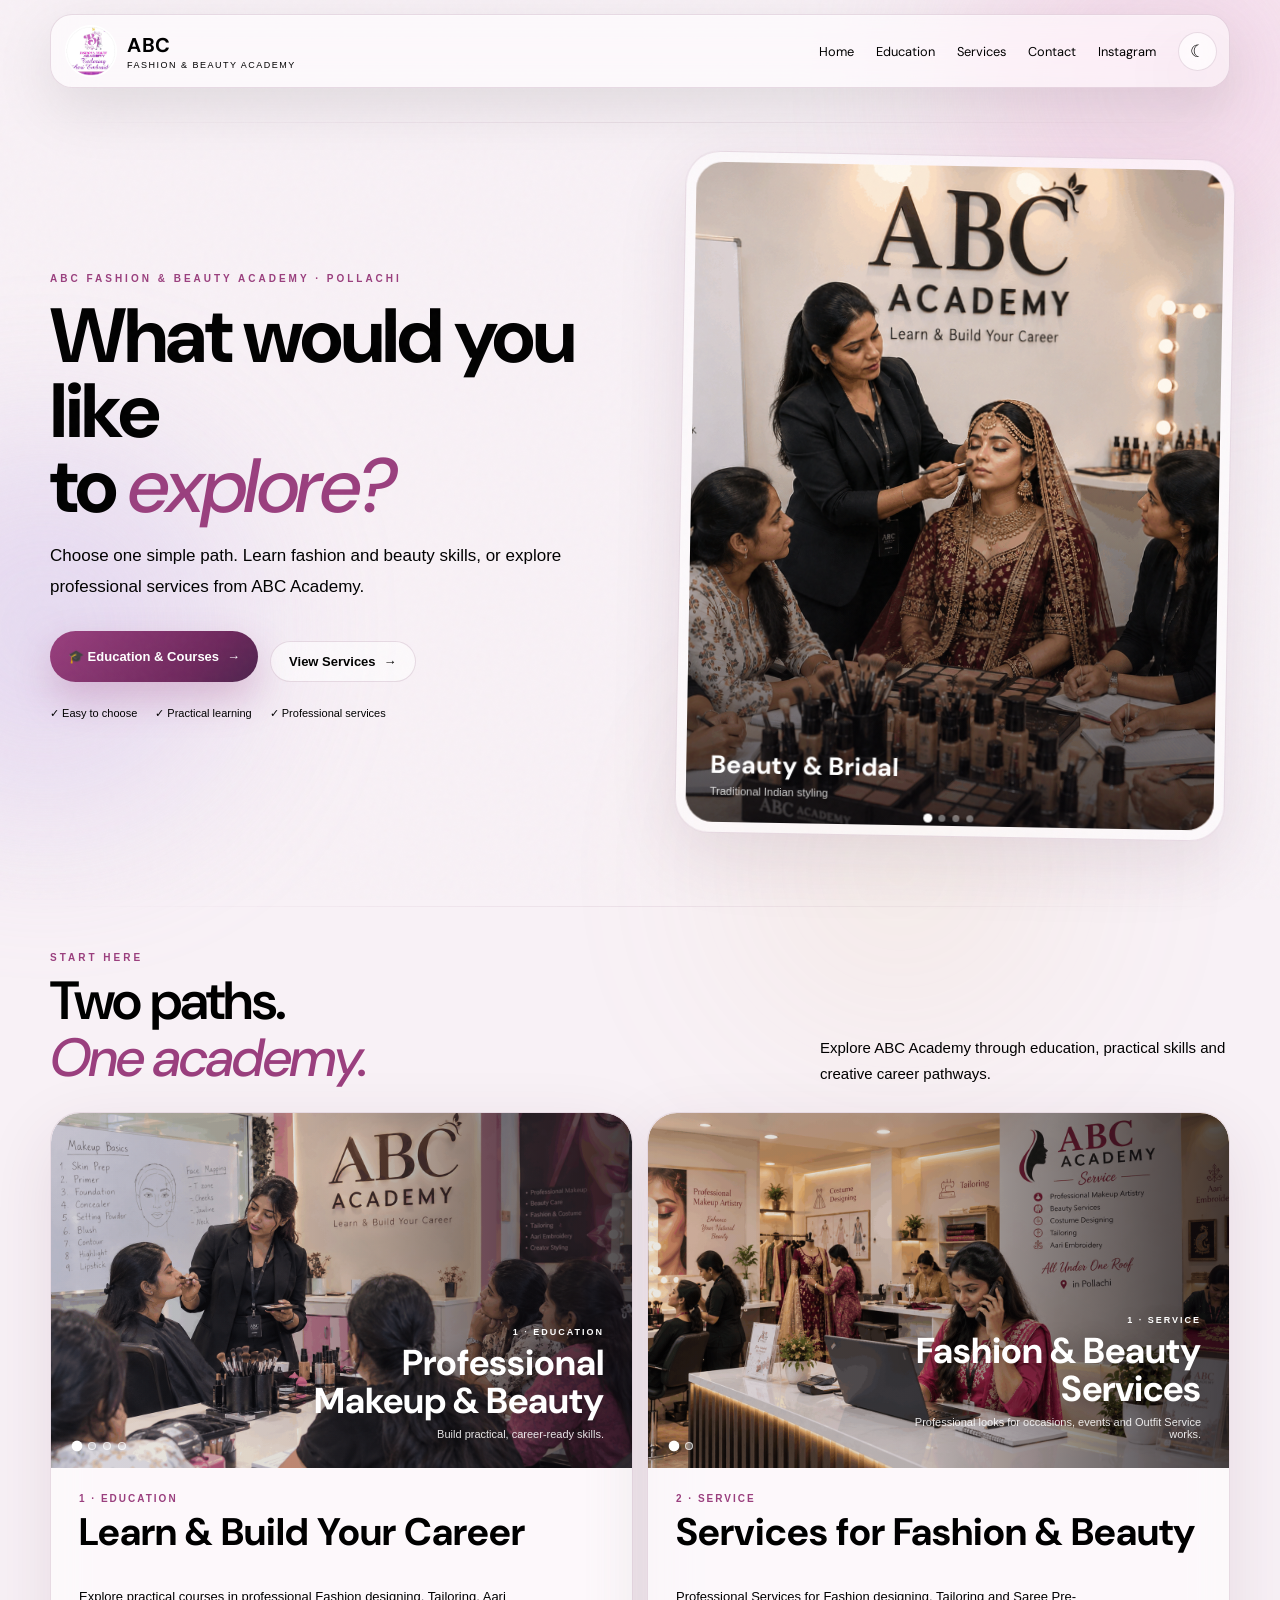
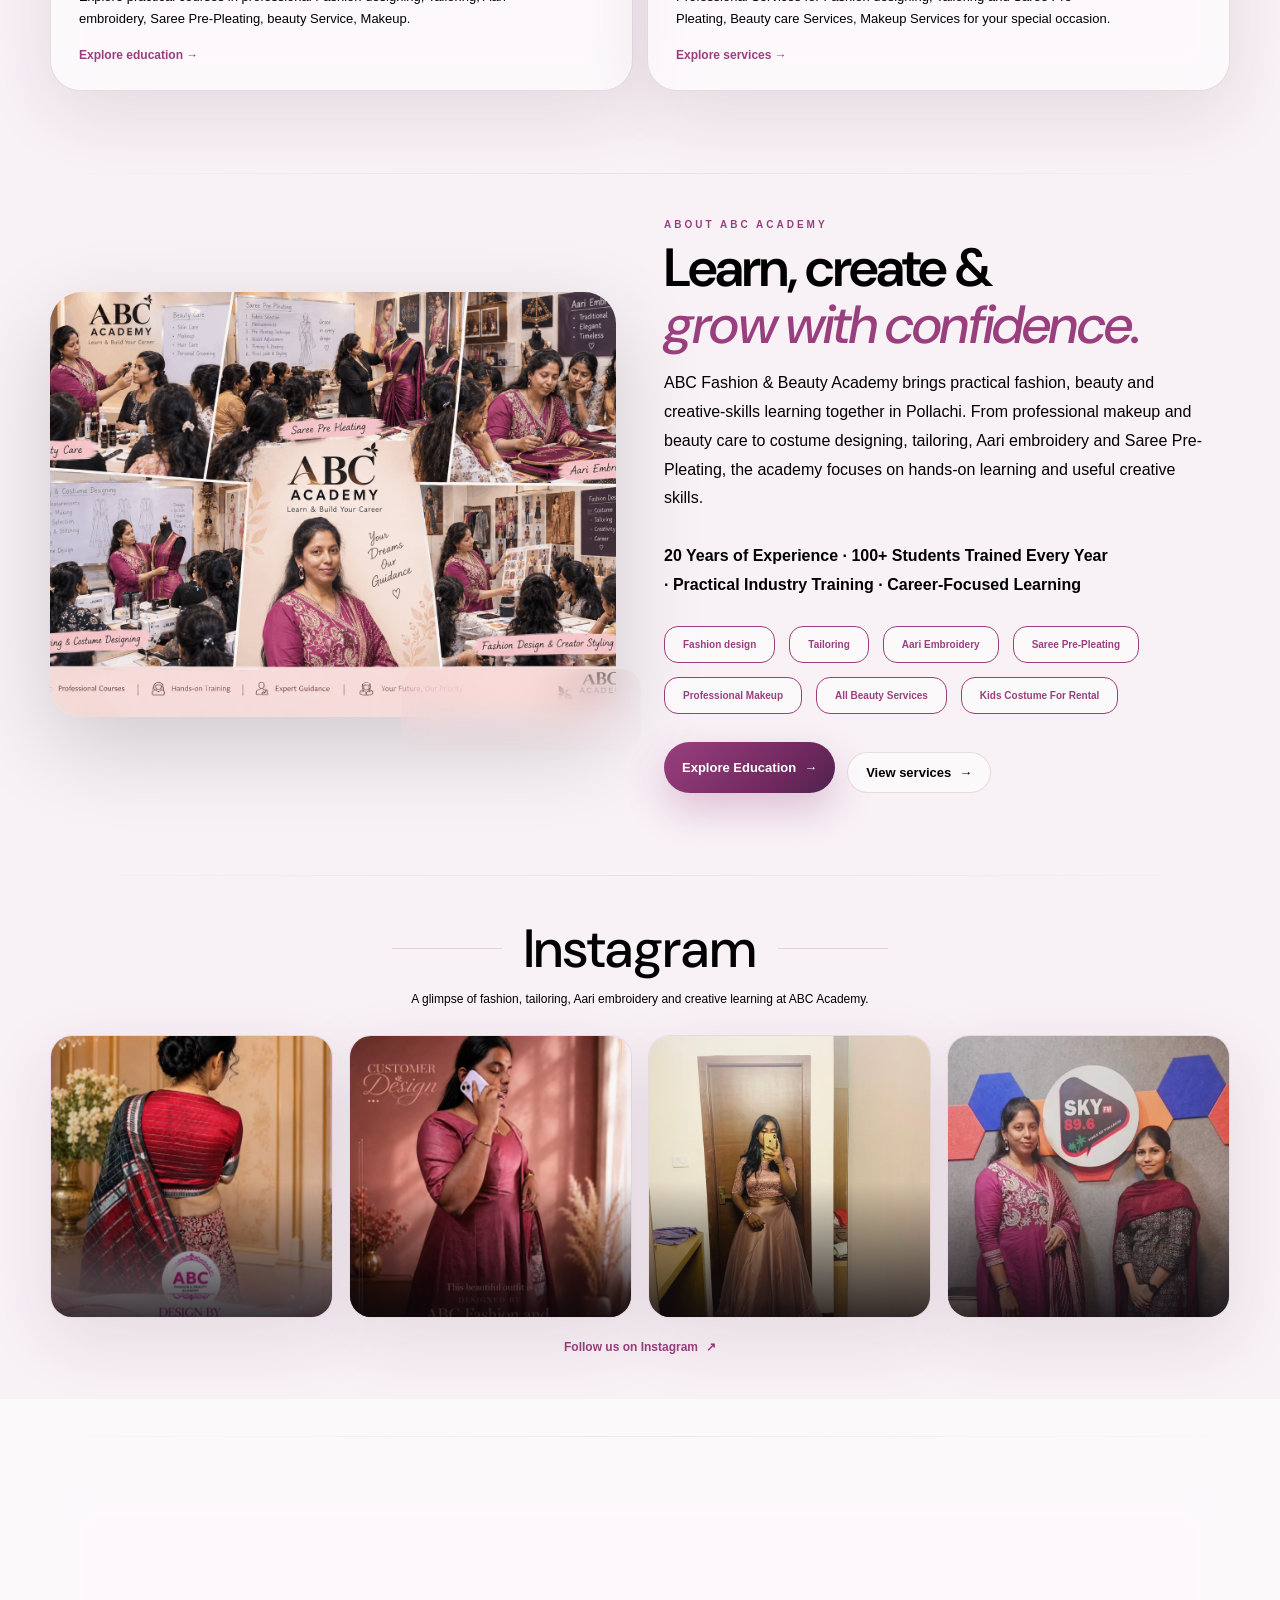
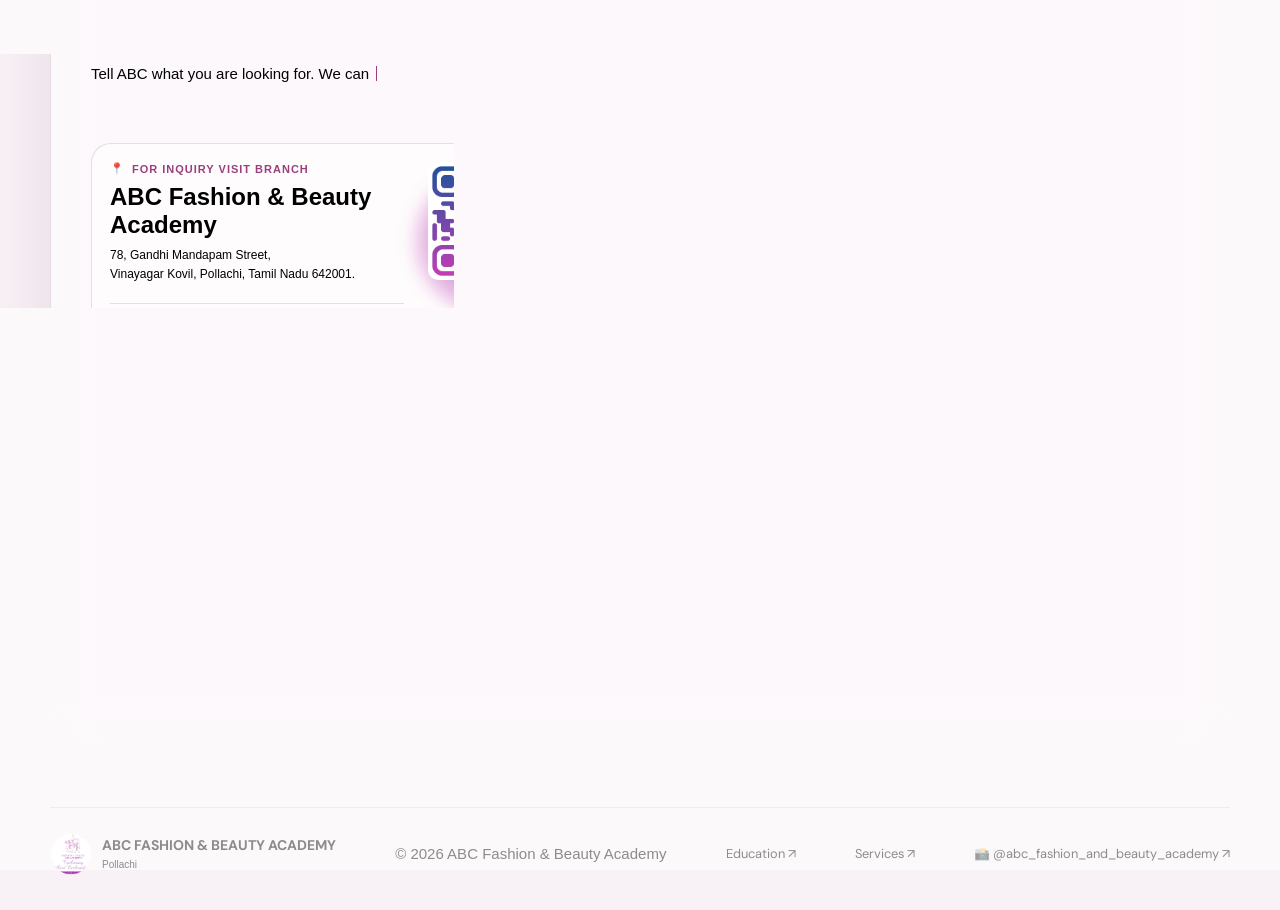
==== commit 97608c61: "Update index.html" ====
--- a/index.html
+++ b/index.html
@@ -387,7 +387,7 @@
                 <a class="instagram-tile glass scroll-card"
                     href="https://www.instagram.com/abc_fashion_and_beauty_academy/" rel="noopener noreferrer"
                     target="_blank" rel="noopener noreferrer">
-                    <img decoding="async" alt="Fashion design and creative classroom" src="assets/learn & practice.png" loading="lazy">
+                    <img decoding="async" alt="Fashion design and creative classroom" src="assets/Insta Profile.jpg" loading="lazy">
 
                 </a>
             </div>
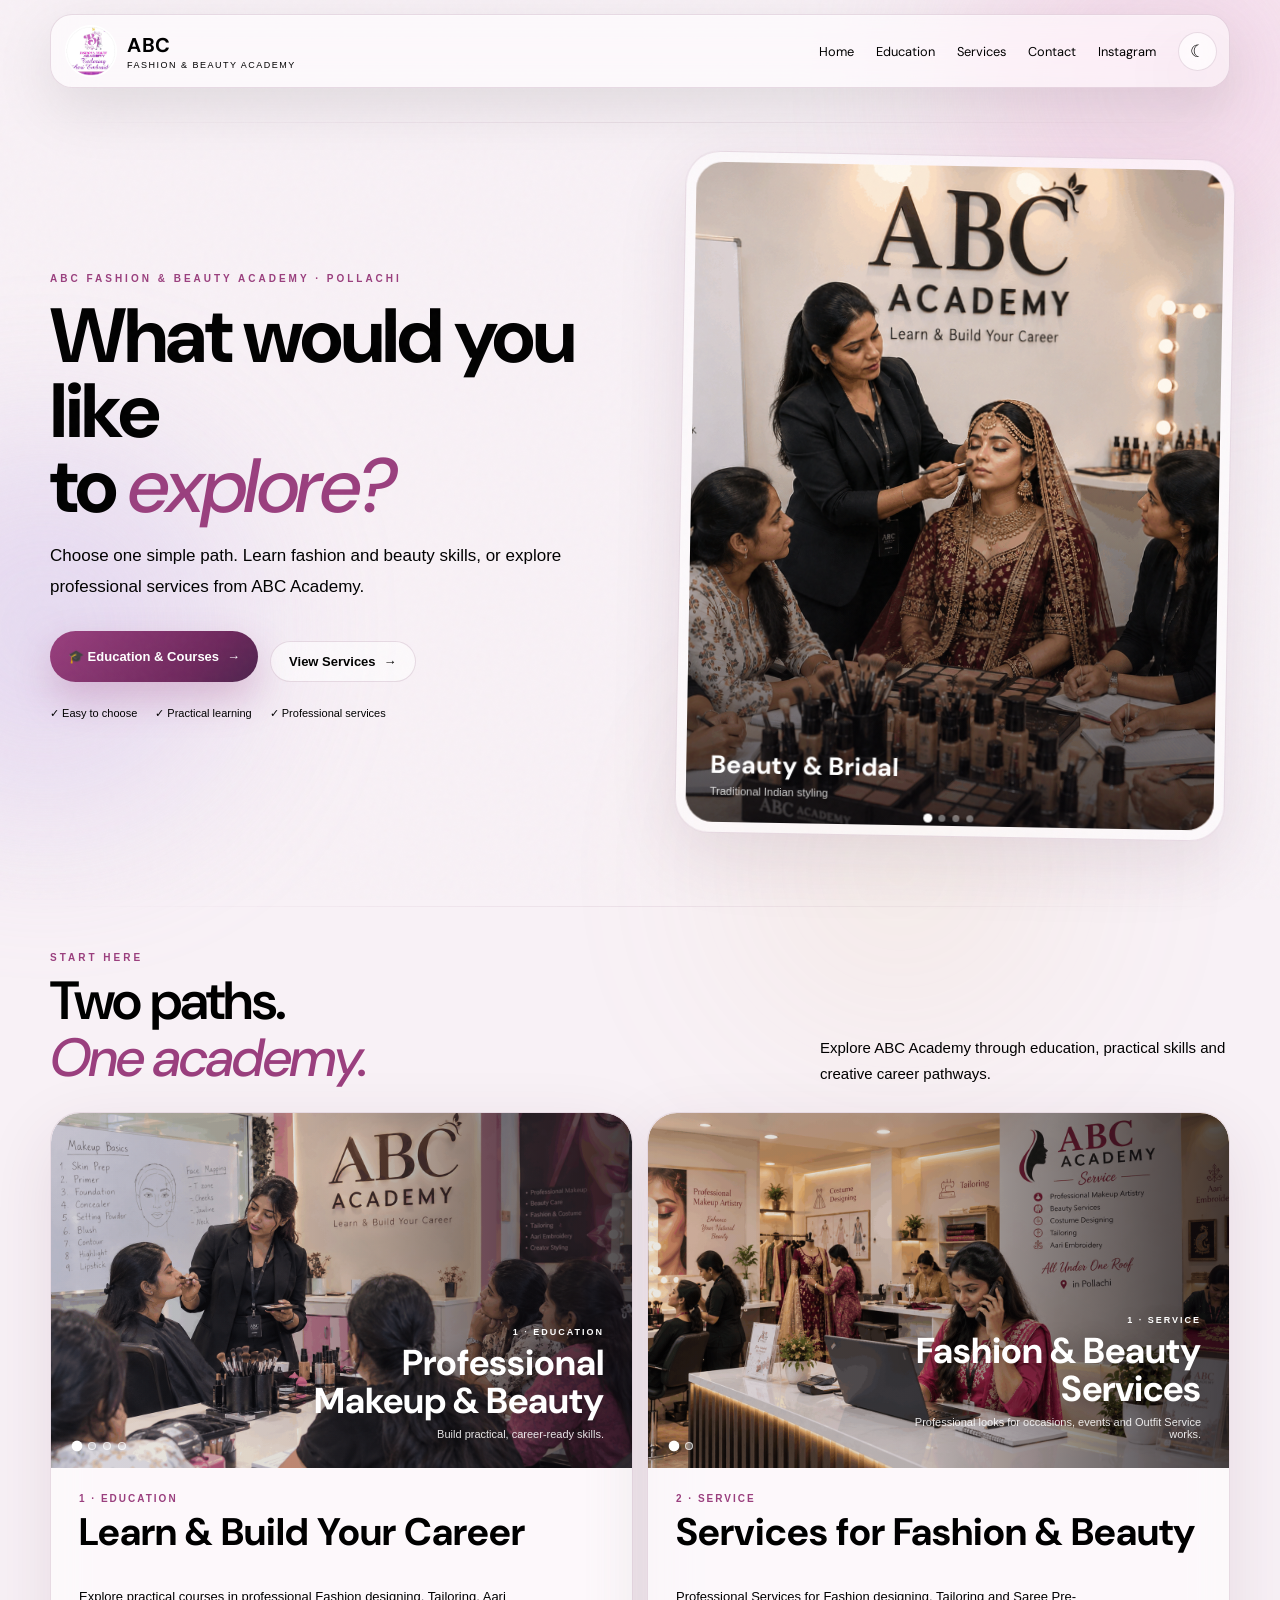
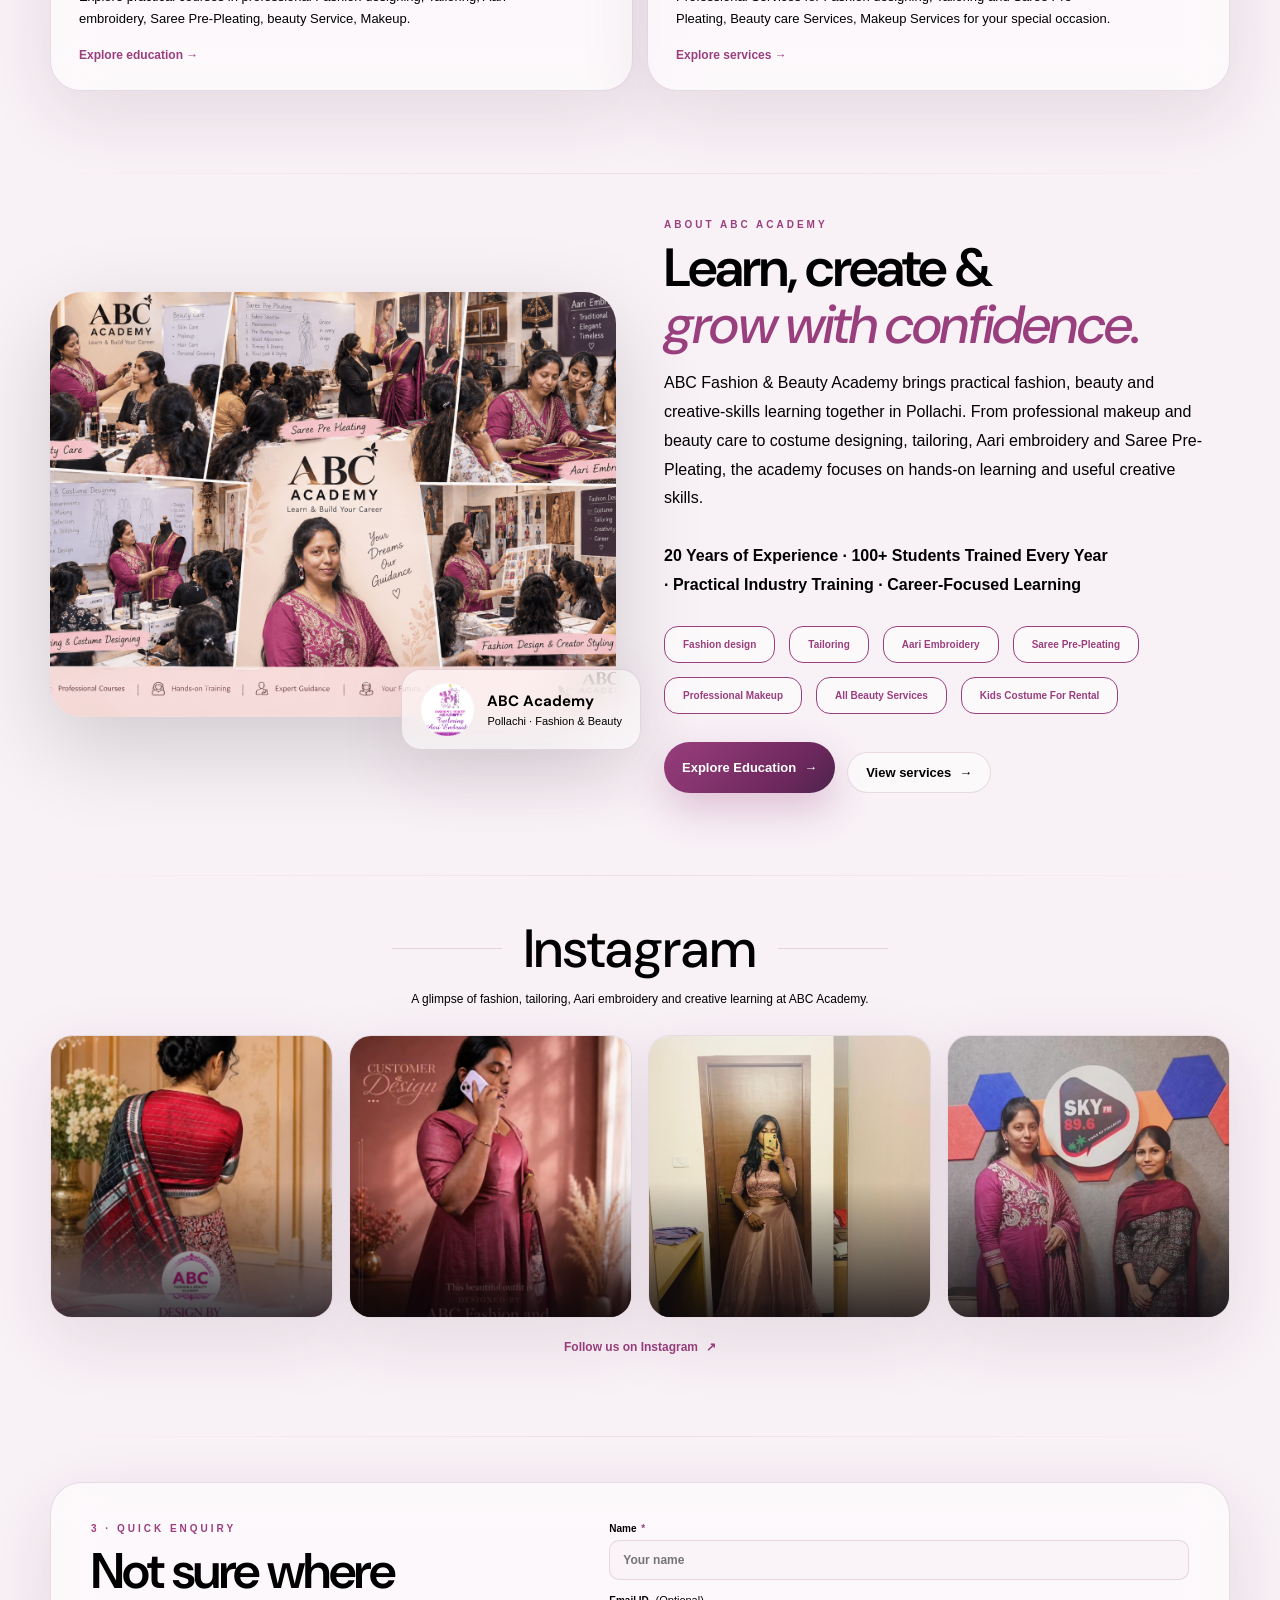
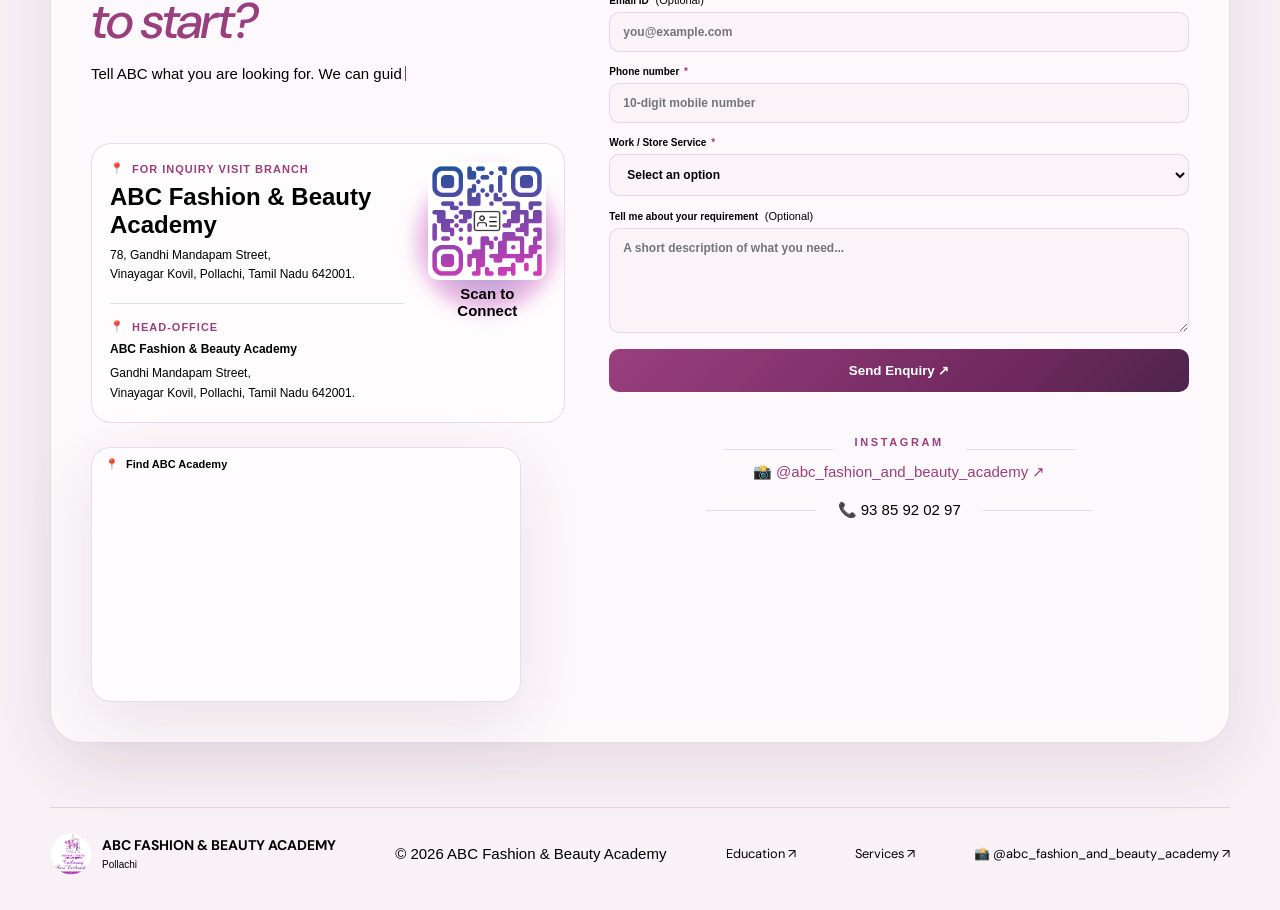
==== commit ccff75cc: "Update index.html" ====
--- a/index.html
+++ b/index.html
@@ -447,10 +447,7 @@
                             <span>📍</span>
                             <b>Find ABC Academy</b>
                         </div>
-                        <iframe title="ABC Academy location in Pollachi, Tamil Nadu"
-                            src="https://maps.google.com/maps?q=ABC%20Fashion%20and%20Beauty%20Academy%2C%20Pollachi%2C%20Tamil%20Nadu&amp;z=15&amp;output=embed"
-                            loading="lazy" referrerpolicy="no-referrer-when-downgrade" allowfullscreen="">
-                        </iframe>
+                        <iframe src="https://www.google.com/maps/embed?pb=!1m18!1m12!1m3!1d240.2762840563747!2d77.00753974748456!3d10.656903091722508!2m3!1f0!2f0!3f0!3m2!1i1024!2i768!4f13.1!3m3!1m2!1s0x3ba839000ad9d4d7%3A0x9d0a6c41bb82a2f!2sAbc%20fashion%20and%20beauty%20academy%20(branch)!5e1!3m2!1sen!2sin!4v1791100961633!5m2!1sen!2sin" width="600" height="450" style="border:0;" allowfullscreen="" loading="lazy" referrerpolicy="strict-origin-when-cross-origin"></iframe>
                     </div>
 
 
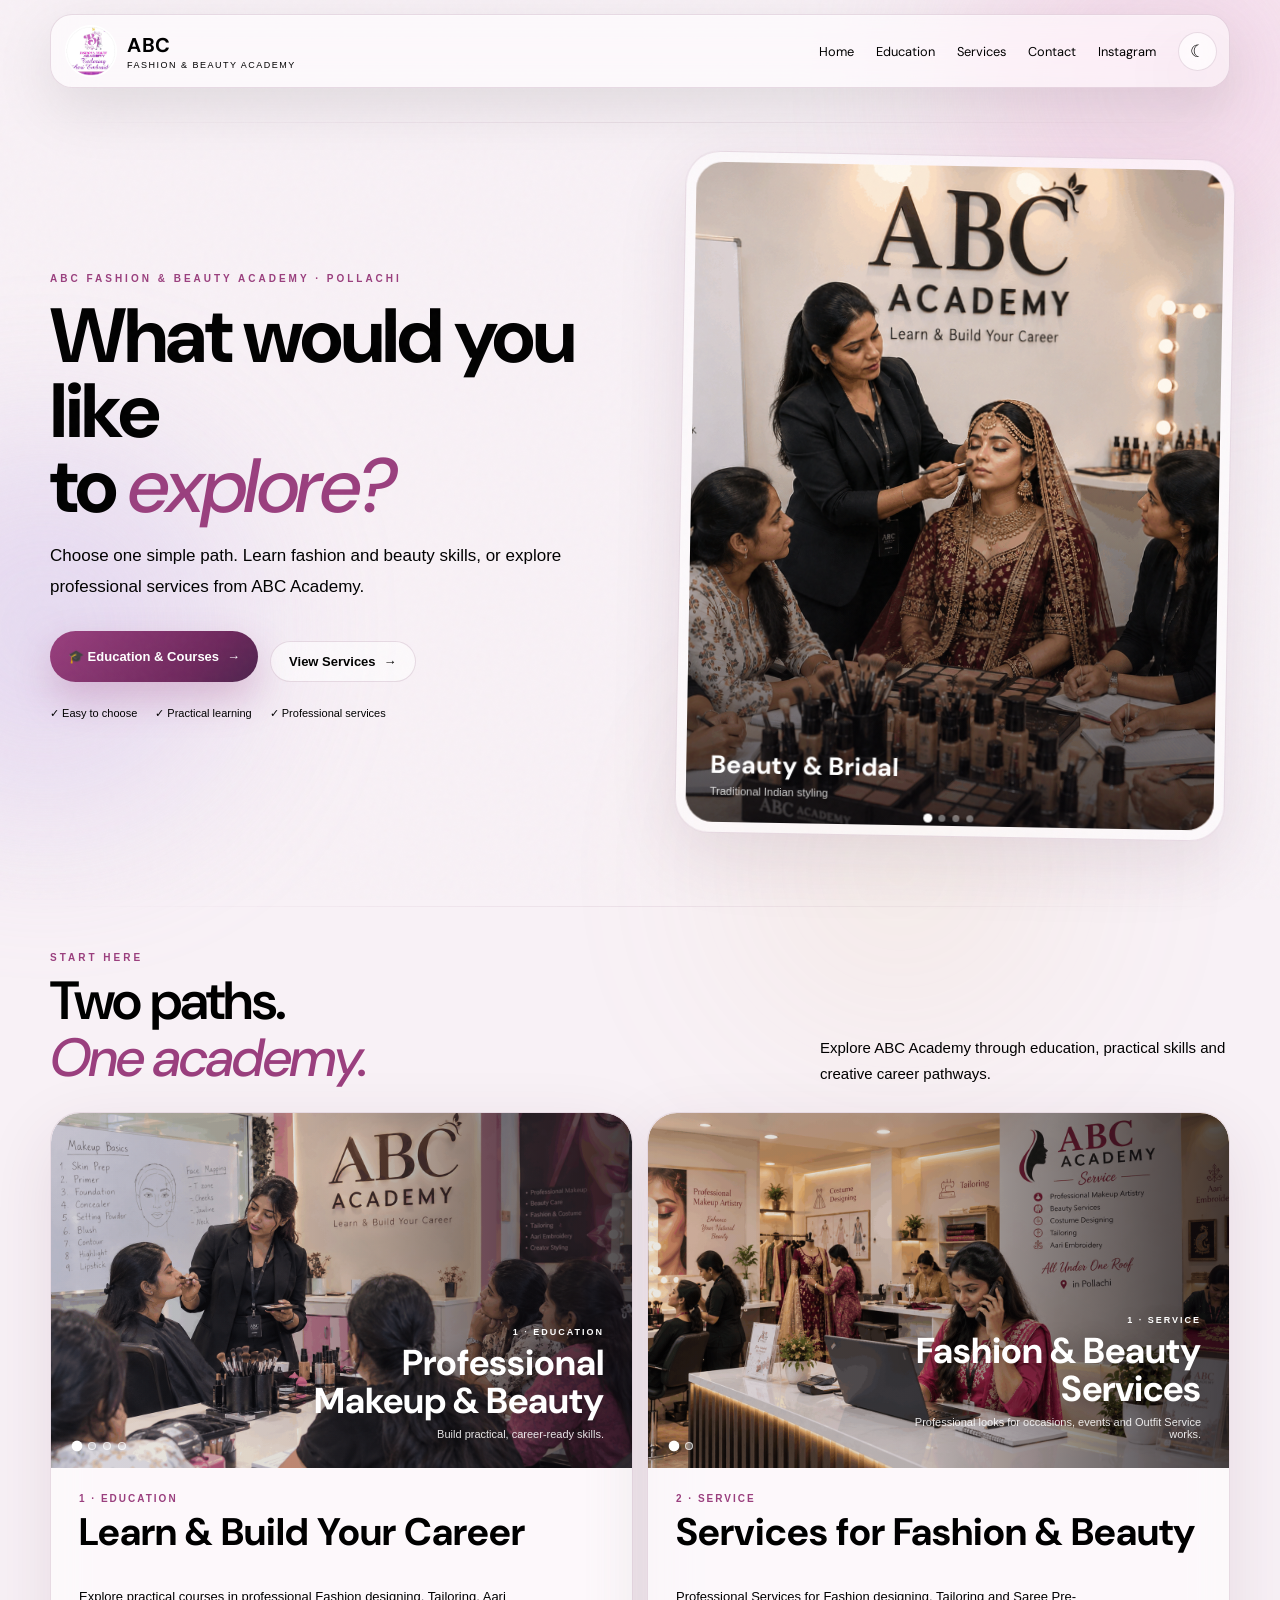
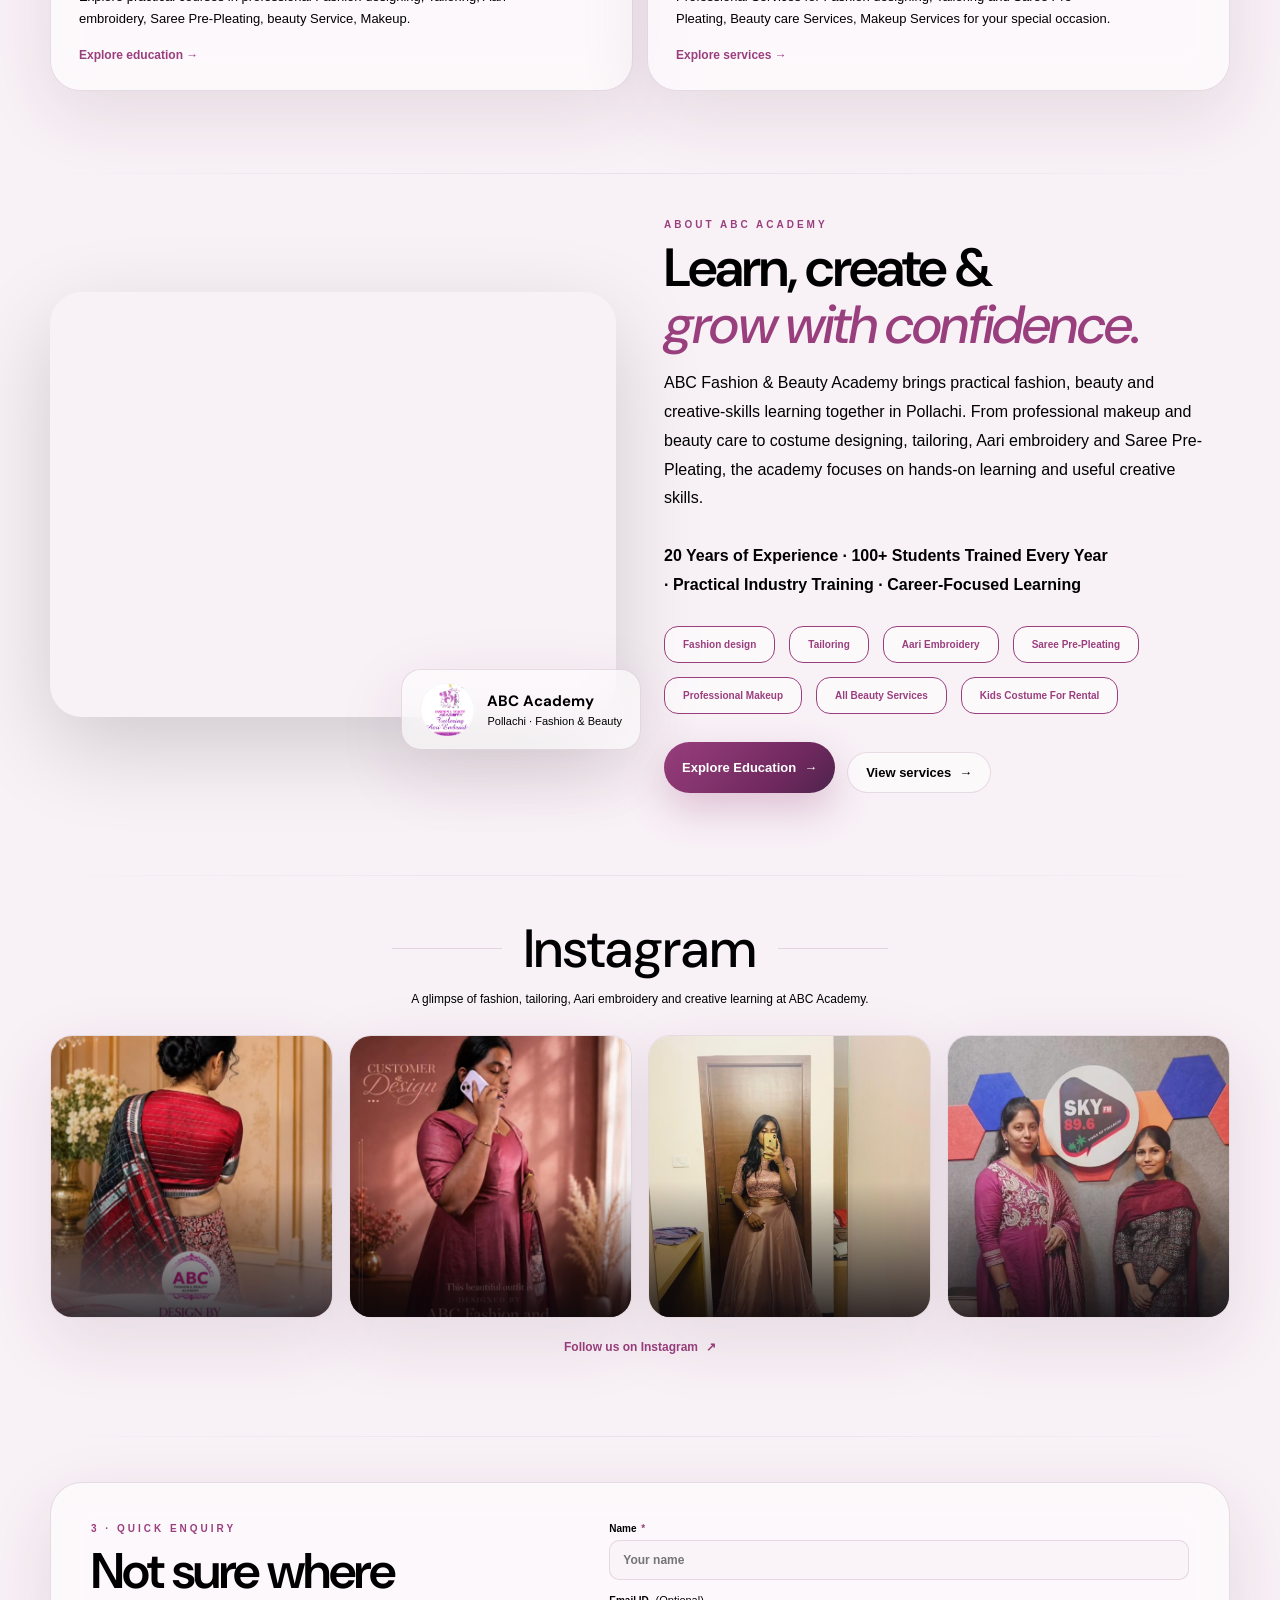
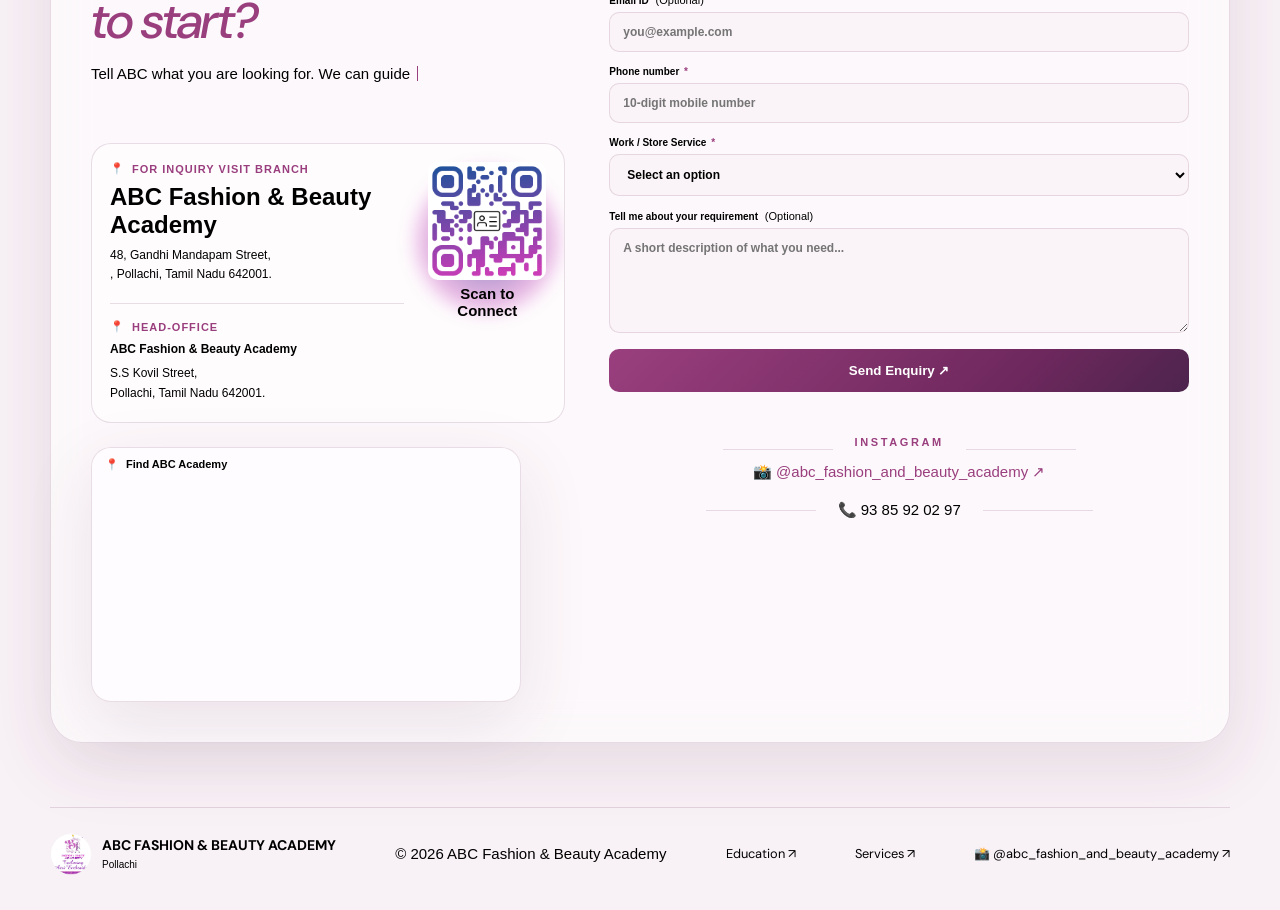
==== commit a1c9b68b: "Update index.html" ====
--- a/index.html
+++ b/index.html
@@ -424,13 +424,13 @@
                             <div class="academy-address academy-main-address">
                                 <div class="address-label"><span>📍</span> FOR INQUIRY VISIT BRANCH</div>
                                 <h3>ABC Fashion &amp; Beauty Academy</h3>
-                                <p>78, Gandhi Mandapam Street,<br>Vinayagar Kovil, Pollachi, Tamil Nadu 642001.</p>
+                                <p>48, Gandhi Mandapam Street,<br>, Pollachi, Tamil Nadu 642001.</p>
                             </div>
 
                             <div class="academy-address academy-secondary-address">
                                 <div class="address-label"><span>📍</span> HEAD-OFFICE</div>
                                 <h6>ABC Fashion &amp; Beauty Academy</h6>
-                                <p>Gandhi Mandapam Street,<br>Vinayagar Kovil, Pollachi, Tamil Nadu 642001.</p>
+                                <p> S.S Kovil Street, <br> Pollachi, Tamil Nadu 642001.</p>
                             </div>
                         </div>
                         <div class="academy-qr qr-wrapper">
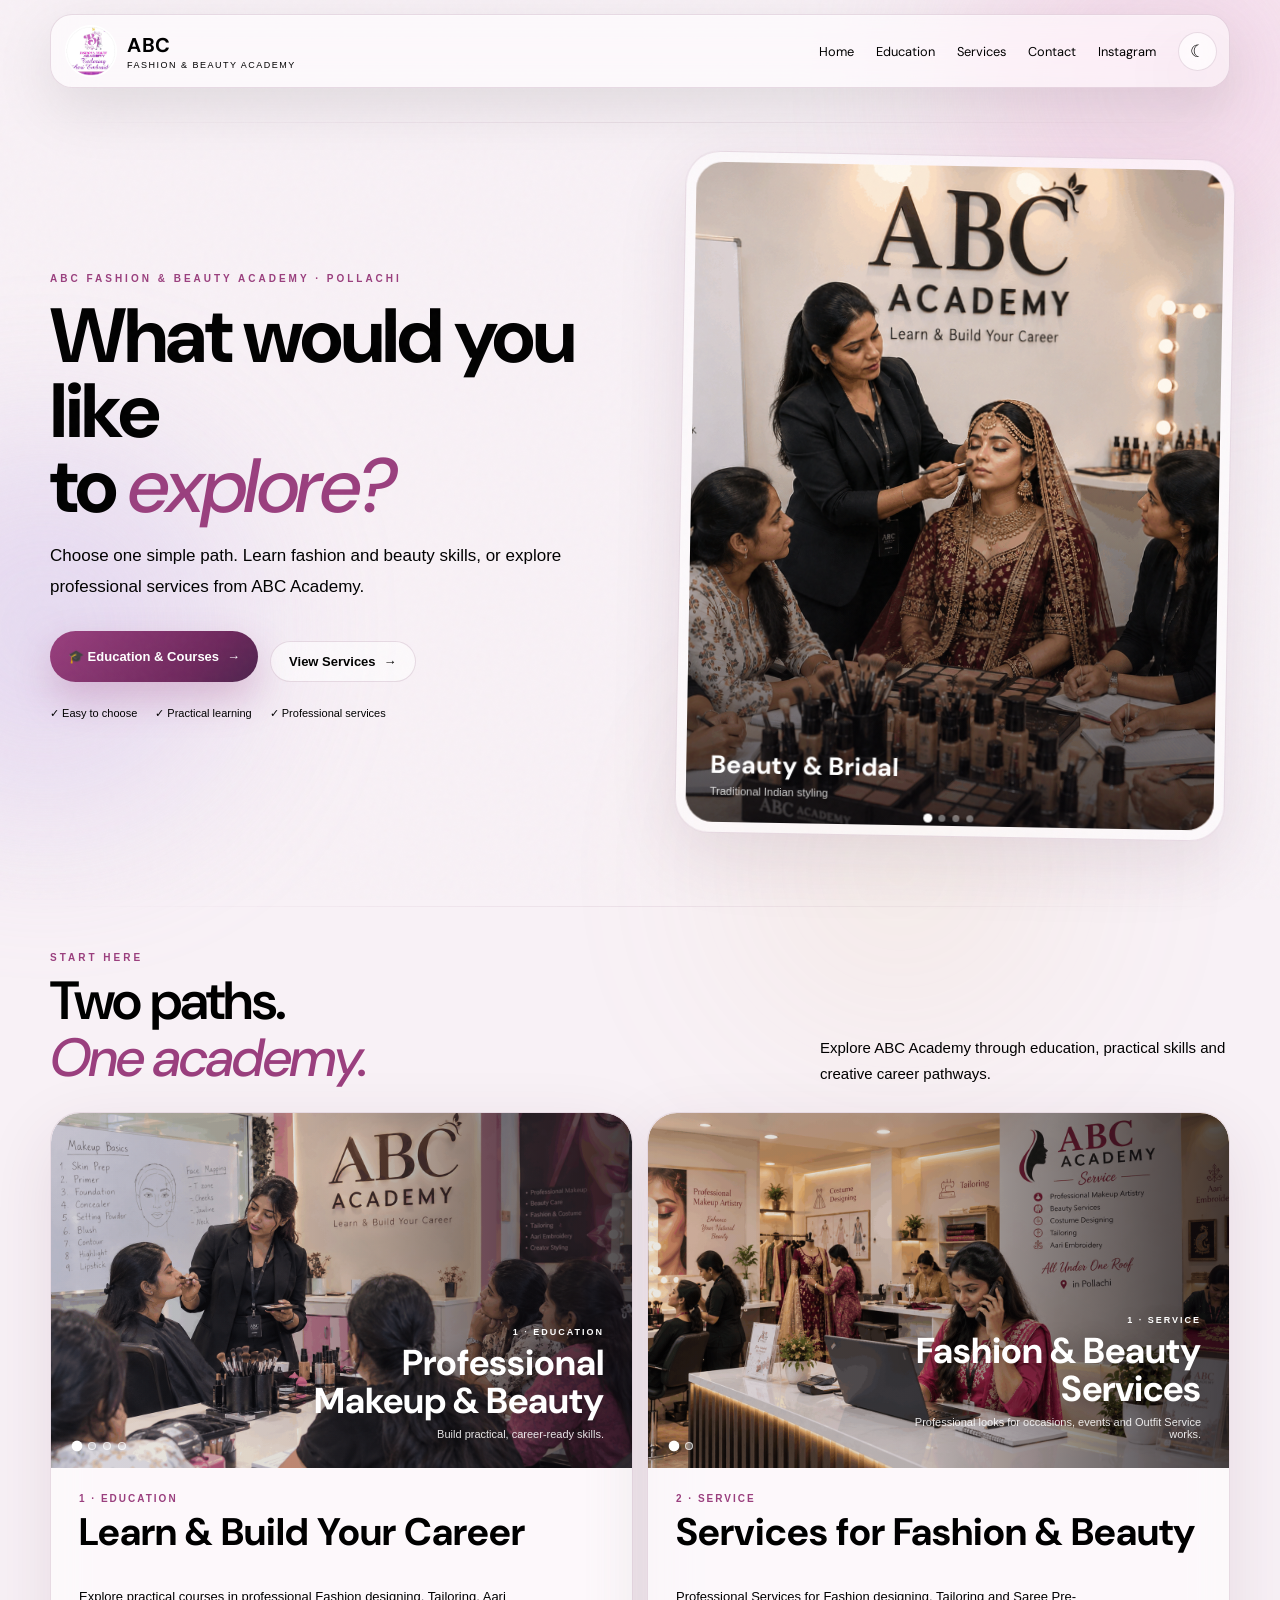
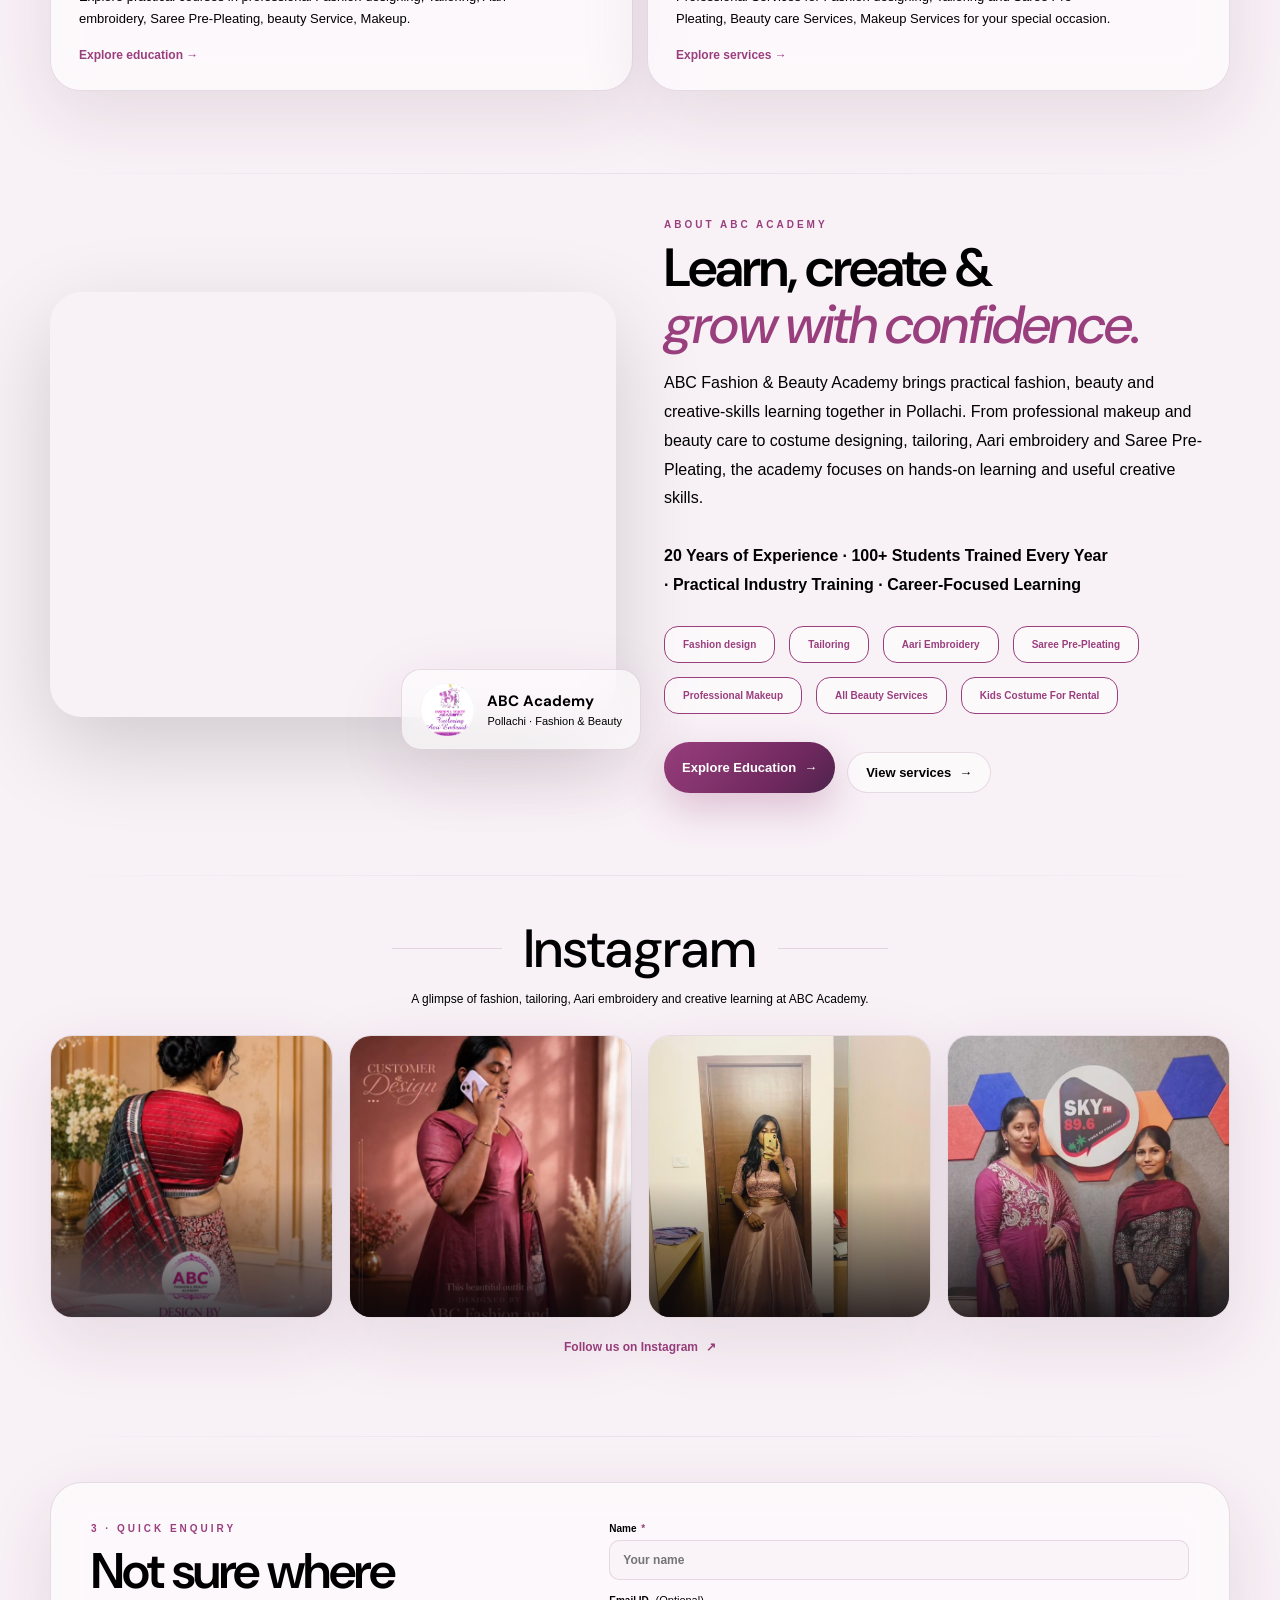
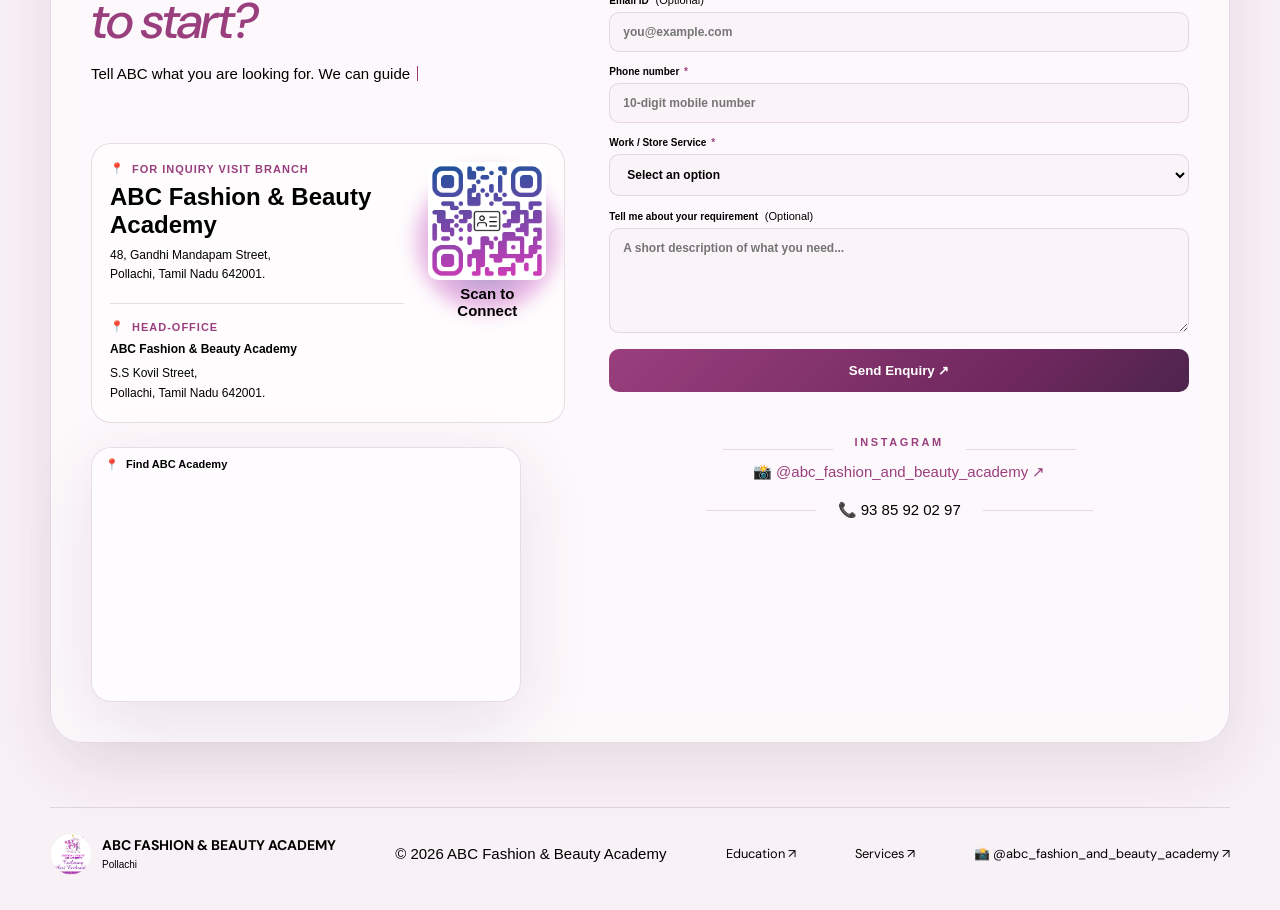
==== commit 82bf1932: "Update index.html" ====
--- a/index.html
+++ b/index.html
@@ -424,7 +424,7 @@
                             <div class="academy-address academy-main-address">
                                 <div class="address-label"><span>📍</span> FOR INQUIRY VISIT BRANCH</div>
                                 <h3>ABC Fashion &amp; Beauty Academy</h3>
-                                <p>48, Gandhi Mandapam Street,<br>, Pollachi, Tamil Nadu 642001.</p>
+                                <p>48, Gandhi Mandapam Street,<br> Pollachi, Tamil Nadu 642001.</p>
                             </div>
 
                             <div class="academy-address academy-secondary-address">
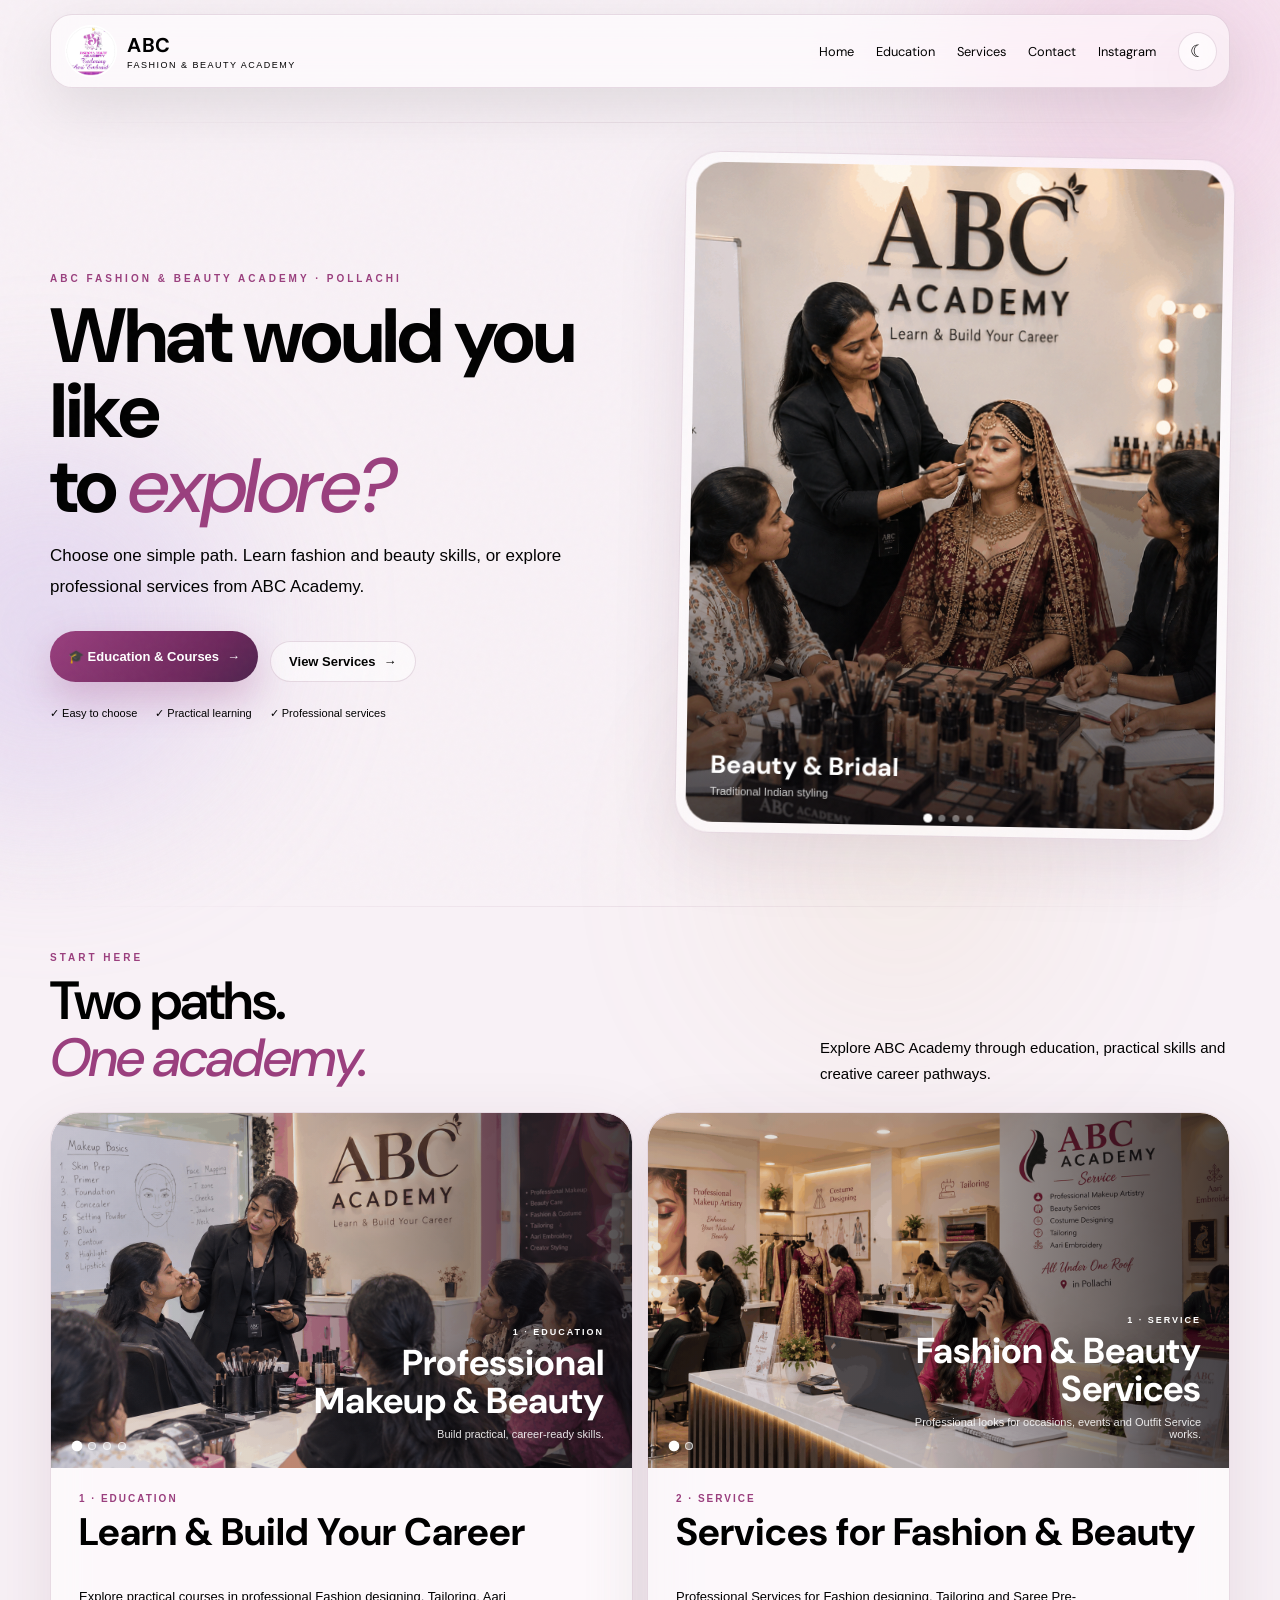
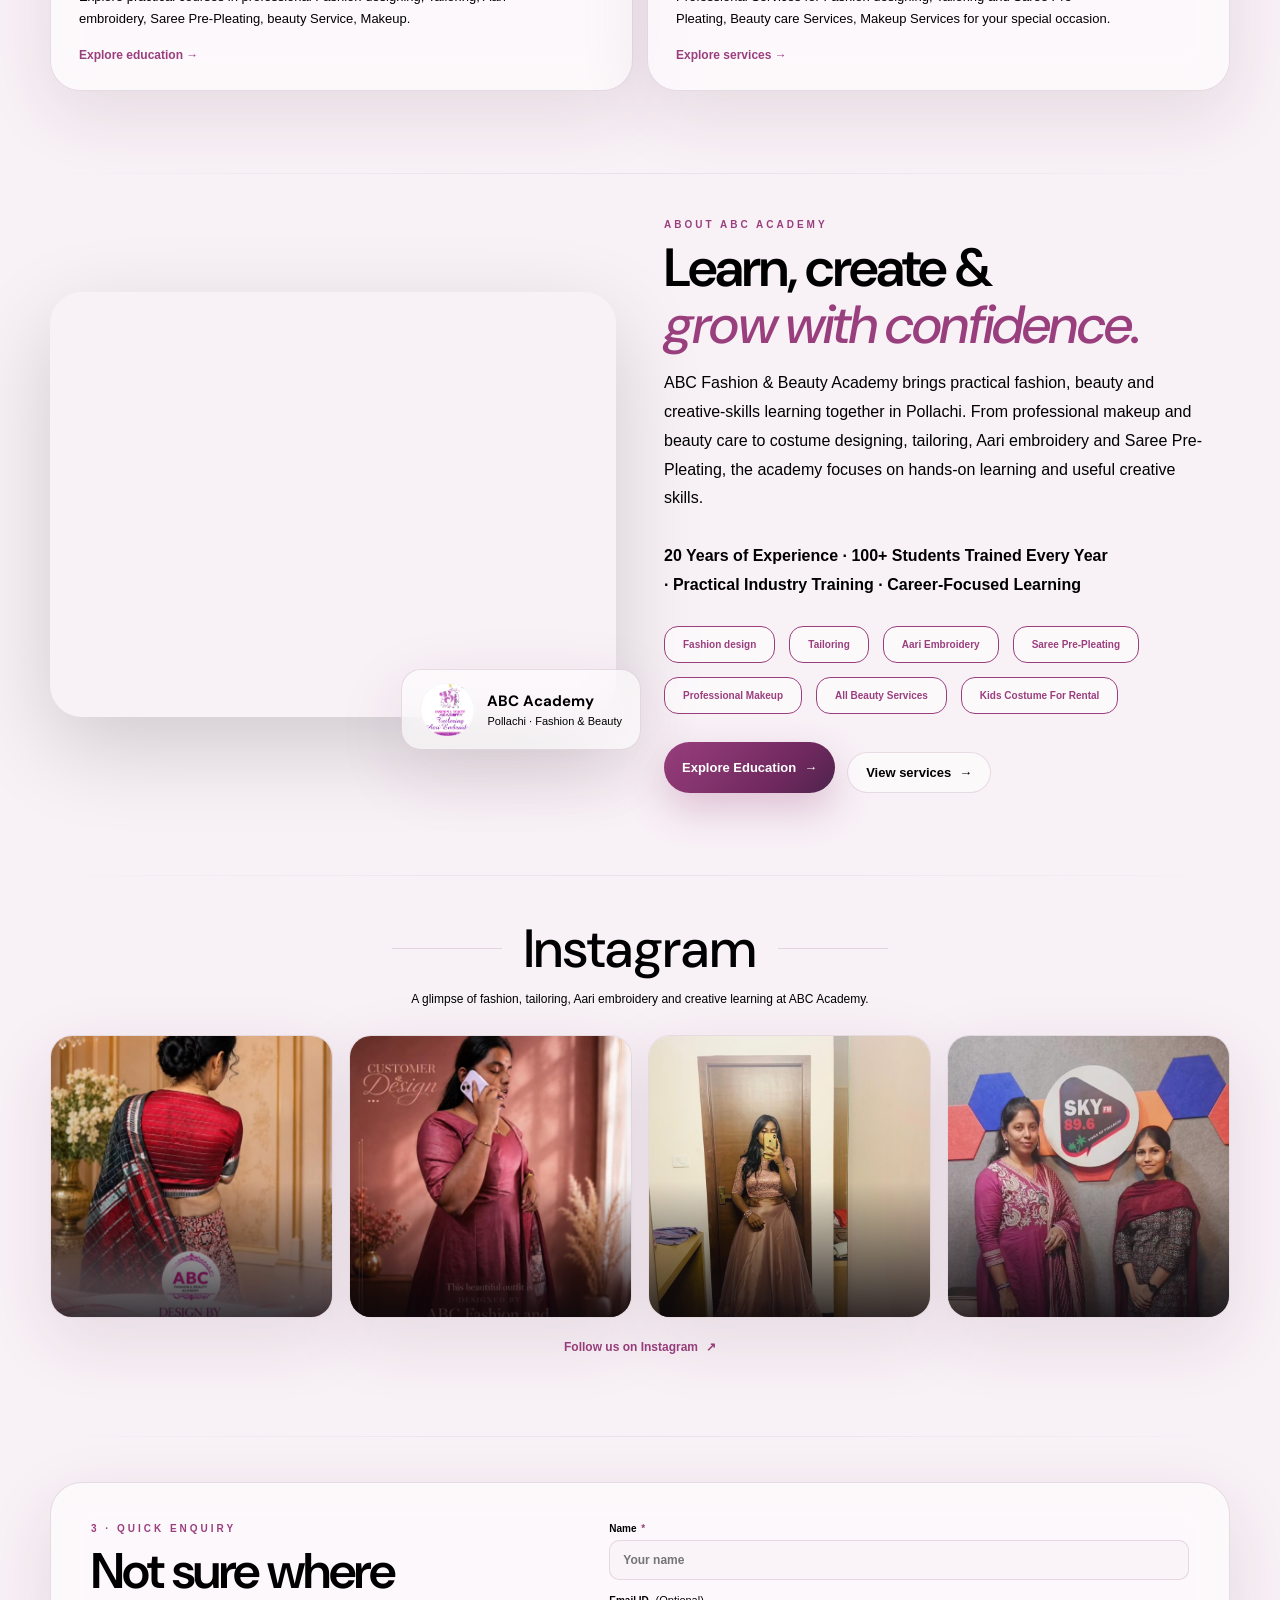
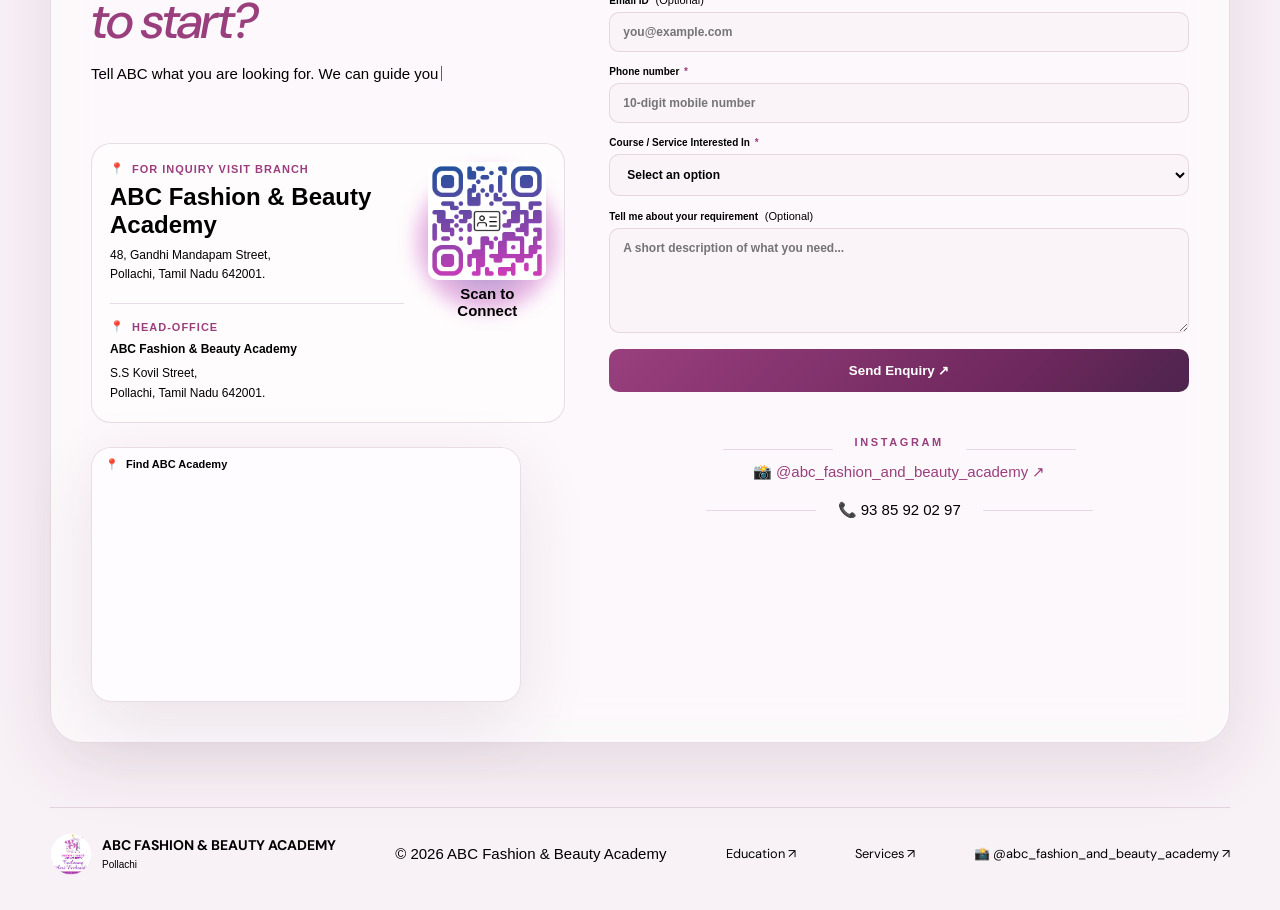
==== commit 1d674d60: "Update index.html" ====
--- a/index.html
+++ b/index.html
@@ -476,7 +476,7 @@
                             placeholder="10-digit mobile number" required="" />
                     </label>
                     <label>
-                        Work / Store Service
+                        Course / Service Interested In
                         <span class="required-mark">
                             *
                         </span>
@@ -485,27 +485,23 @@
                                 Select an option
                             </option>
                             <option>
-                                Education / Course
+                                 Course Details
                             </option>
                             <option>
-                                Fashion &amp; Beauty Service
-                            </option>
-                            <option>
-                                Bridal Makeup
+                                Fashion &amp; Tailoring Service
                             </option>
                             <option>
                                 Beautician Service
                             </option>
                             <option>
-                                Tailoring
+                                Saree Pre-Pleating
                             </option>
                             <option>
                                 Aari Embroidery
                             </option>
                             <option>
-                                Kids Fancy Dress &amp; Event Styling
+                                Kids Fancy Dress &amp; College Event Styling
                             </option>
-                            
                         </select>
                     </label>
                     <label>
--- a/assets/style.css
+++ b/assets/style.css
@@ -5731,3 +5731,6 @@
   }
   .video-card video { object-fit: cover !important; }
 }
+
+
+
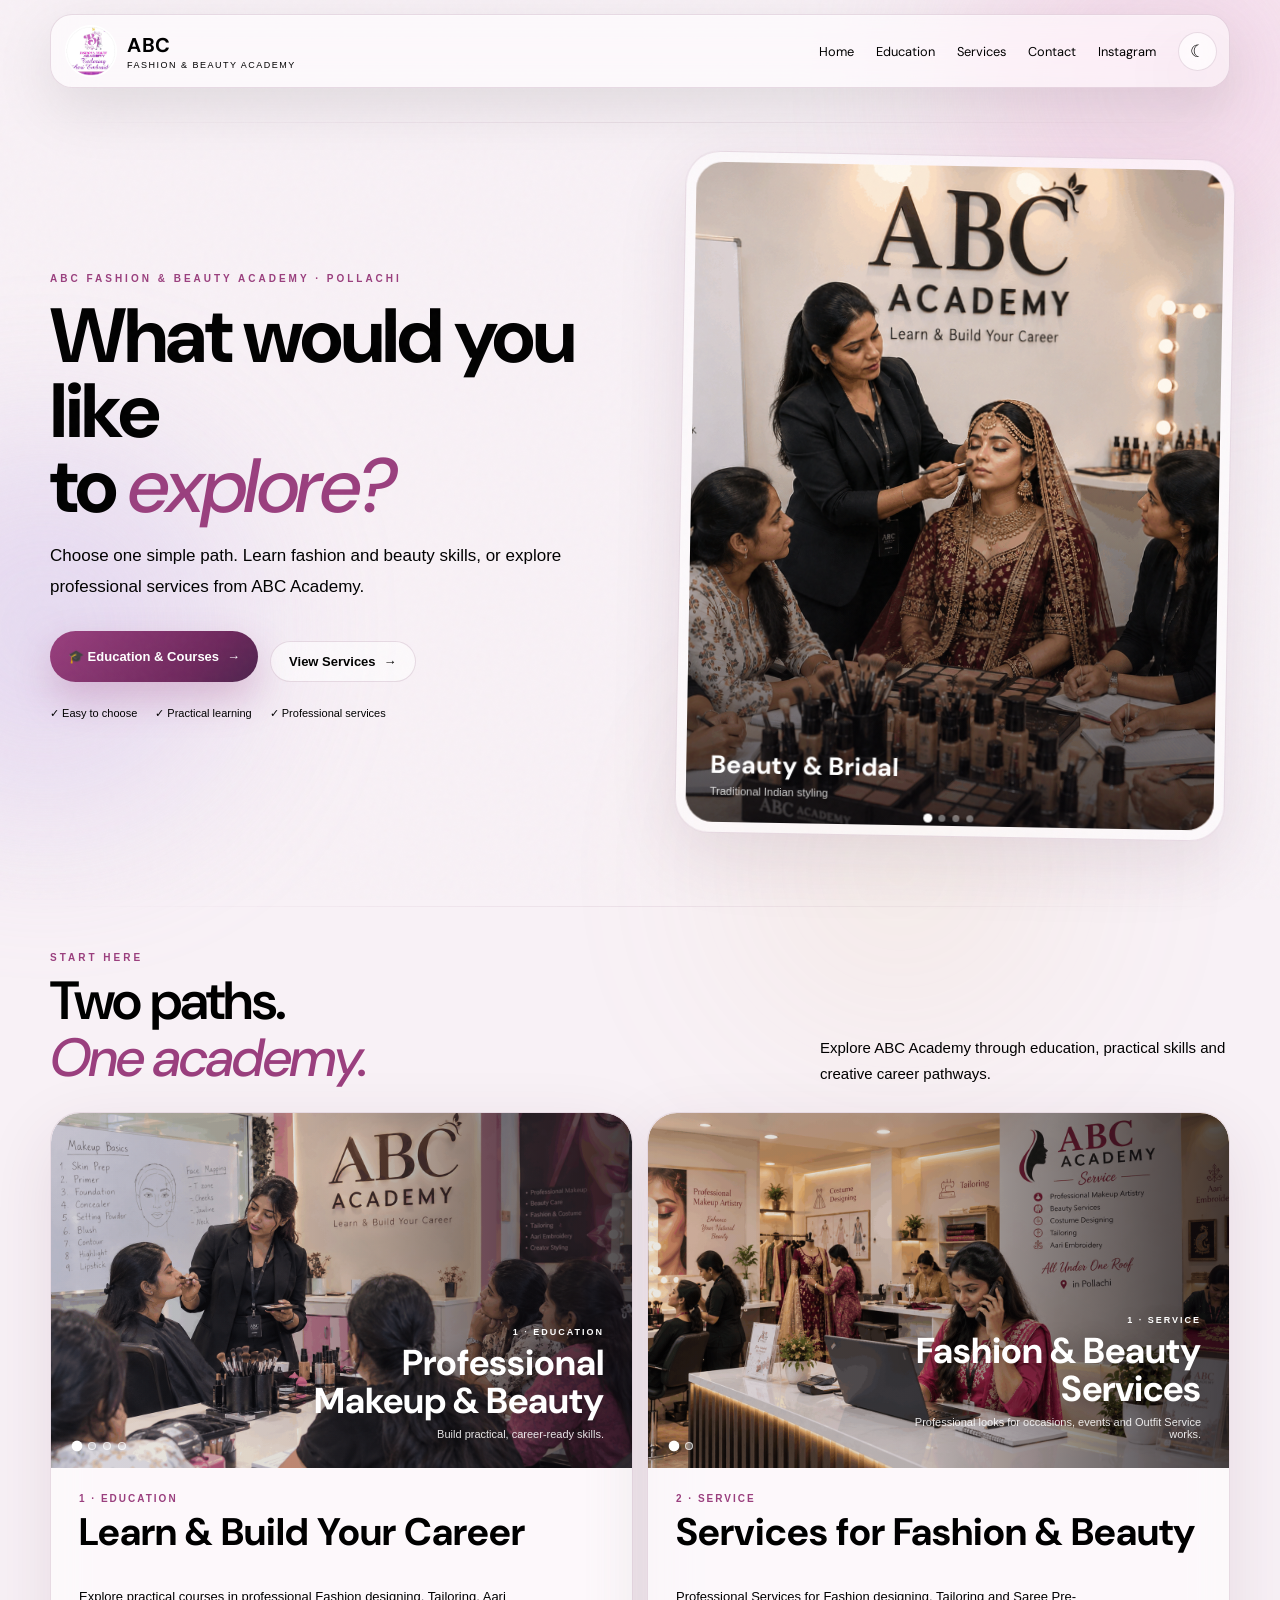
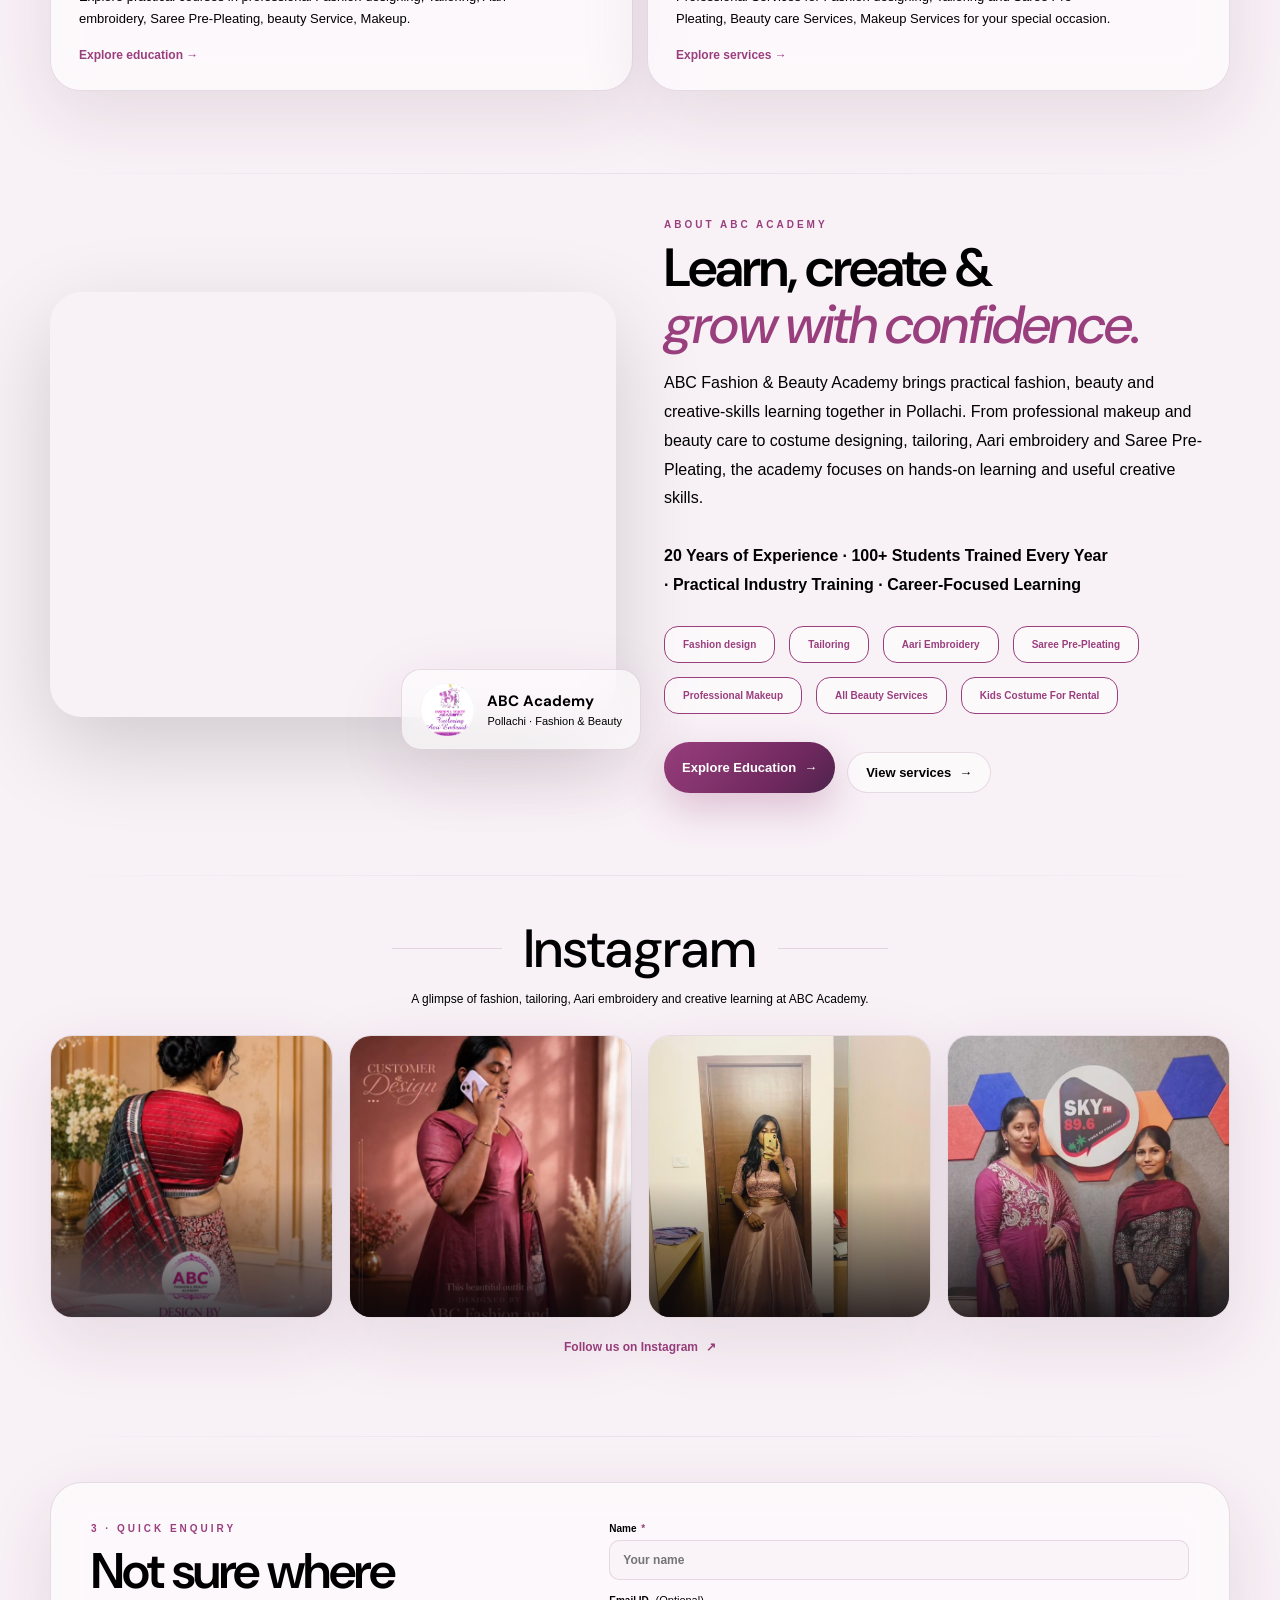
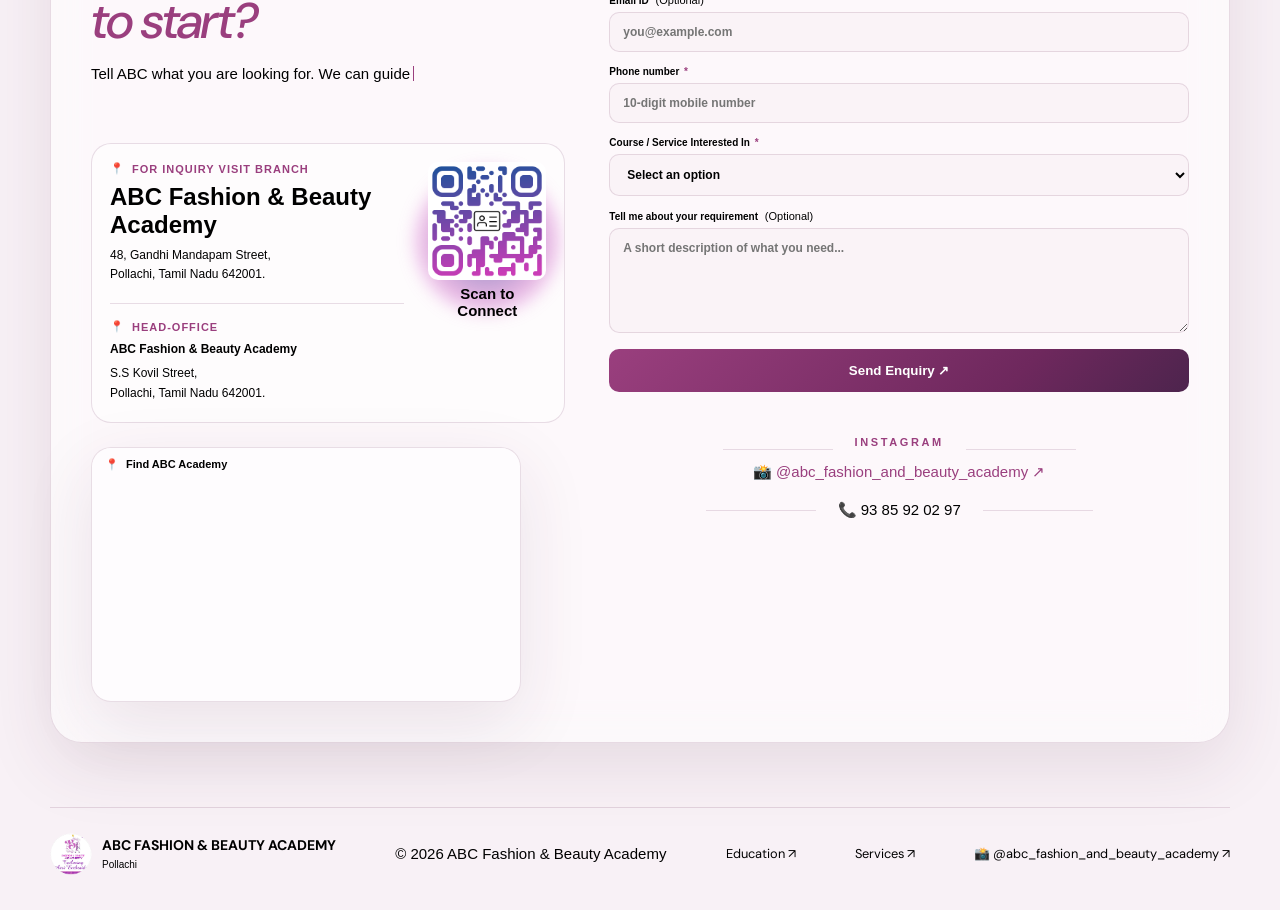
==== commit f00b94be: "Update index.html" ====
--- a/index.html
+++ b/index.html
@@ -289,7 +289,7 @@
         <section class="section about reveal" id="about">
             <div class="about-image">
                 <img decoding="async" alt="ABC Academy founder and fashion design mentor"
-                    src="assets/overallAbc.png" loading="lazy">
+                    src="assets/ABC Academy_ Passion to Profession.png" loading="lazy">
                 <div class="logo-card glass">
                     <img decoding="async" alt="ABC Academy logo" src="assets/logo.png" loading="lazy">
                     <div>
--- a/assets/style.css
+++ b/assets/style.css
@@ -3325,7 +3325,7 @@
         padding: 4px 7px 4px 8px;
         gap: 3px;
         max-width: 80%;
-        font-size: 7px;
+        font-size: 10px;
         letter-spacing: 0.5px;
         border-radius: 10px 0 6px 10px;
     }
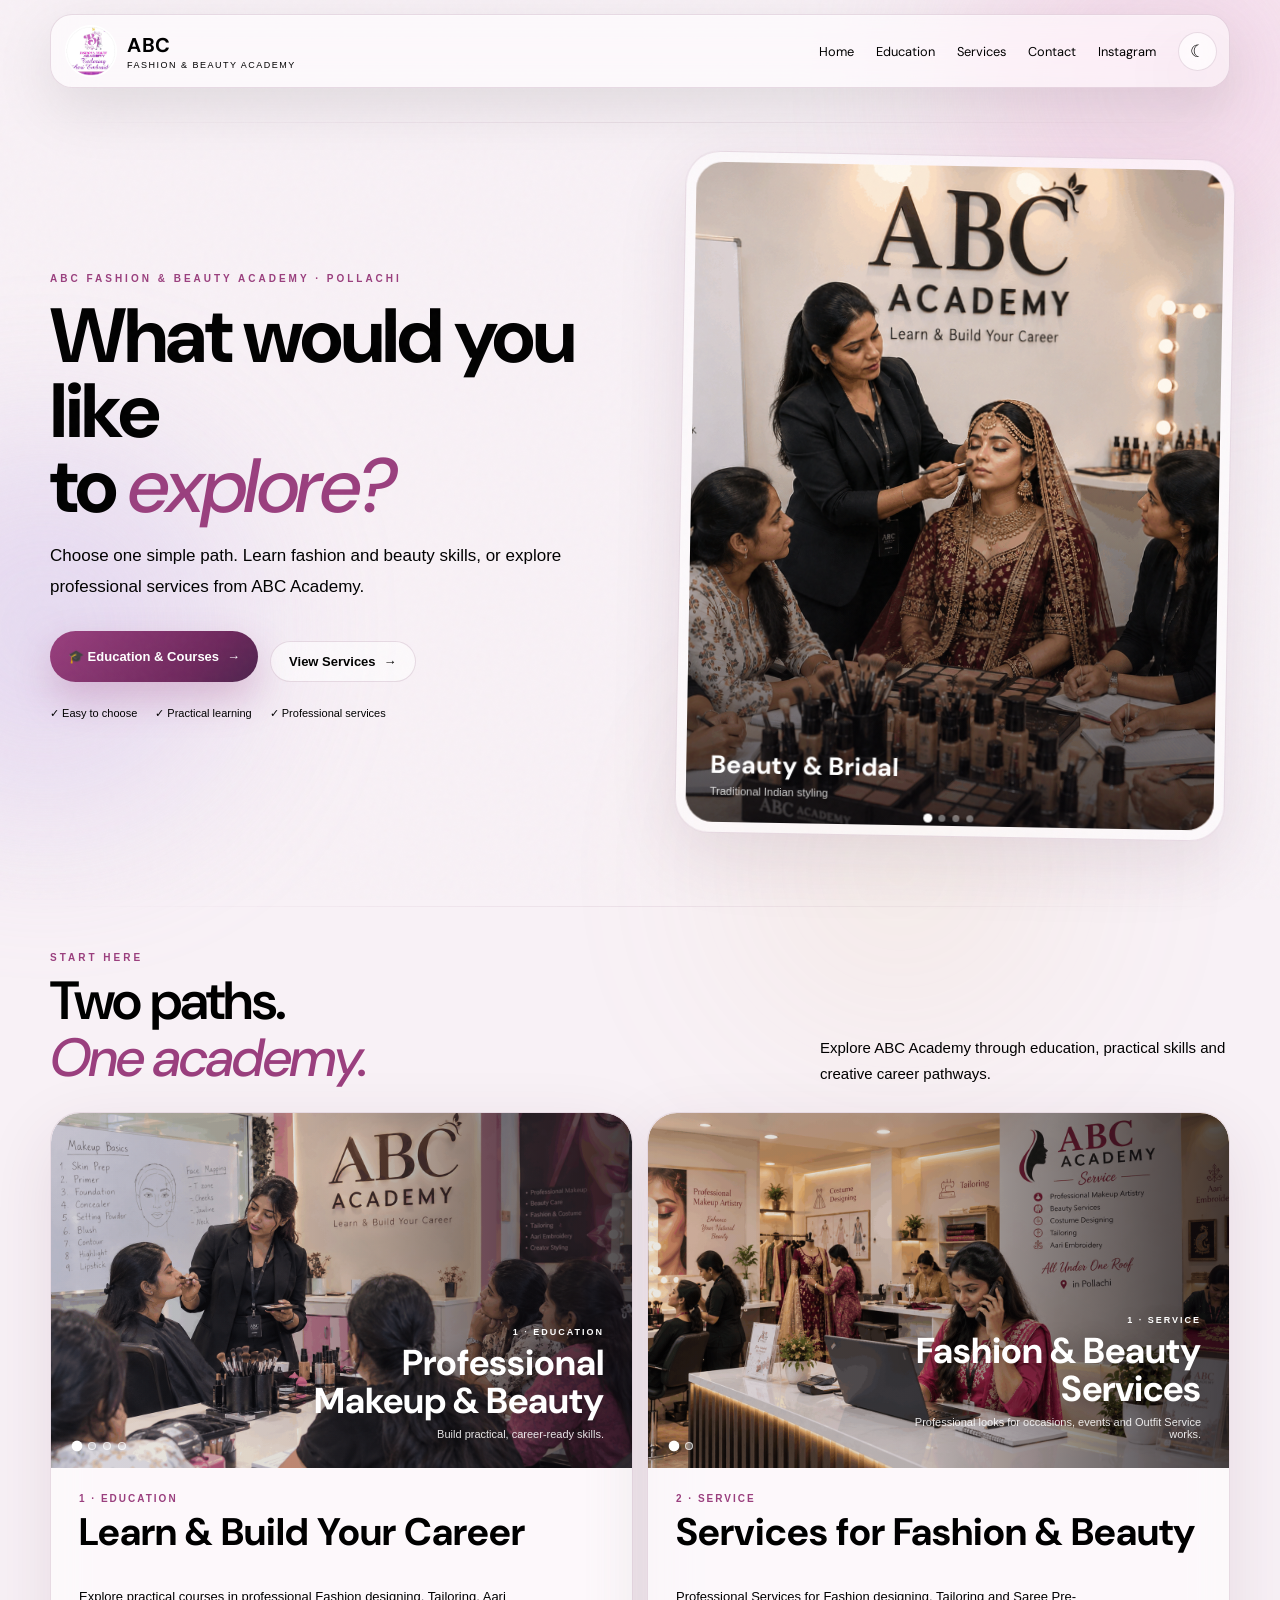
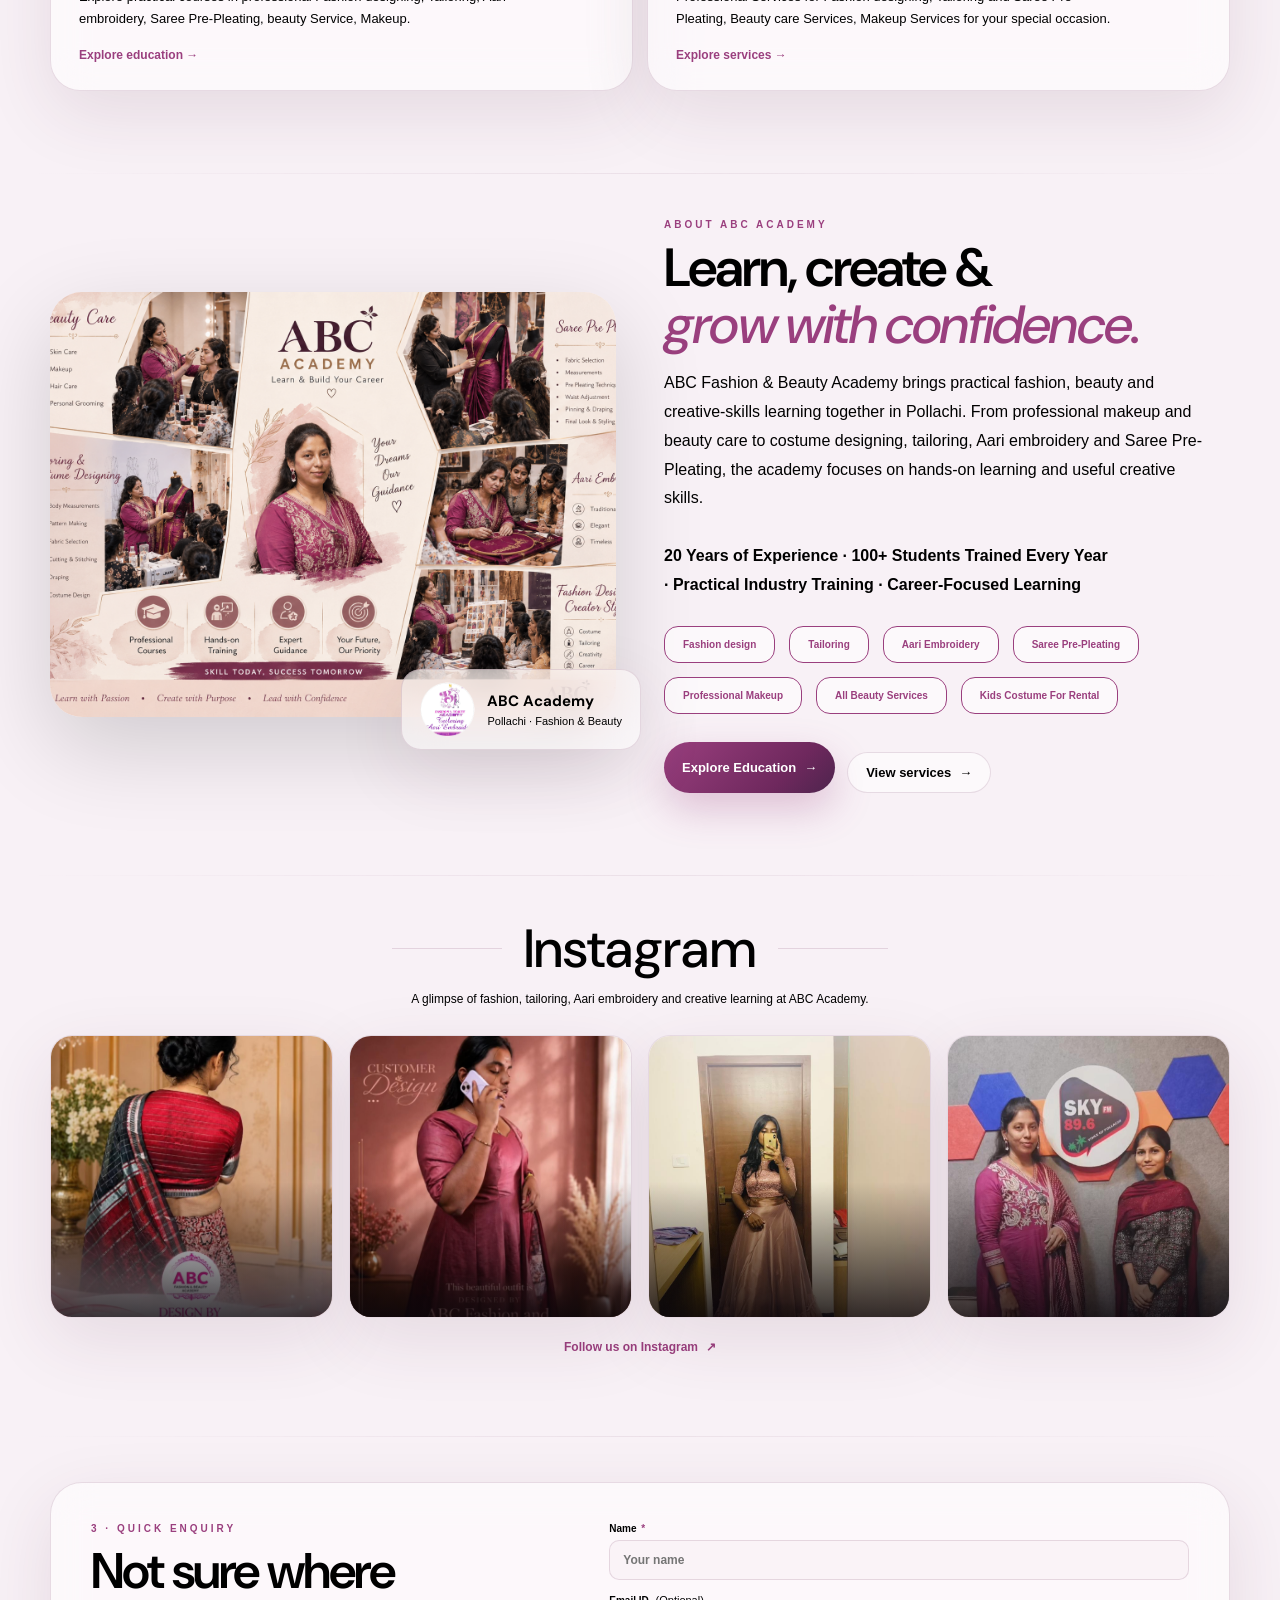
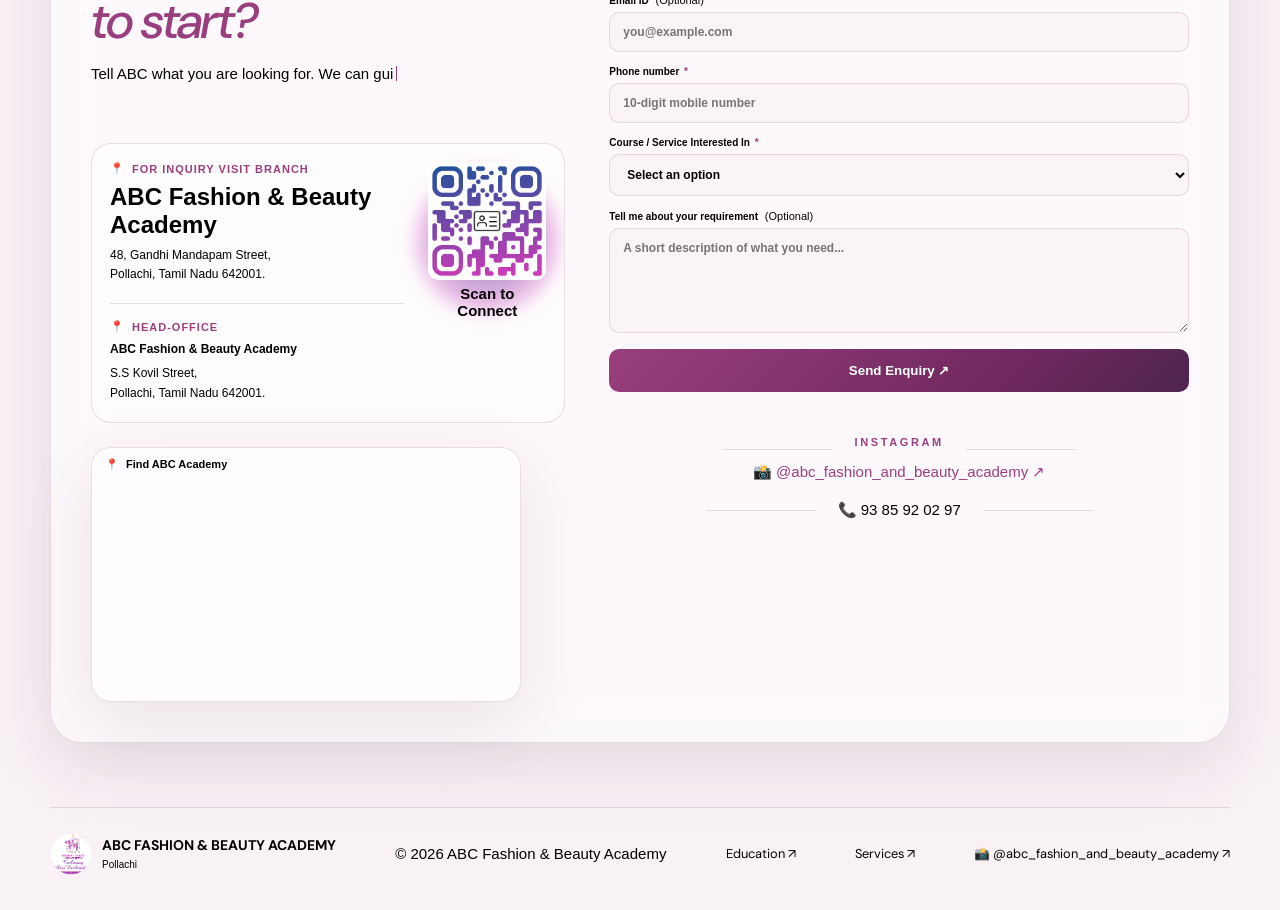
==== commit 276a450a: "Update index.html" ====
--- a/index.html
+++ b/index.html
@@ -289,7 +289,7 @@
         <section class="section about reveal" id="about">
             <div class="about-image">
                 <img decoding="async" alt="ABC Academy founder and fashion design mentor"
-                    src="assets/ABC Academy_ Passion to Profession.png" loading="lazy">
+                    src="assets/ABC Academy_ Fashion & Beauty Training.png" loading="lazy">
                 <div class="logo-card glass">
                     <img decoding="async" alt="ABC Academy logo" src="assets/logo.png" loading="lazy">
                     <div>
